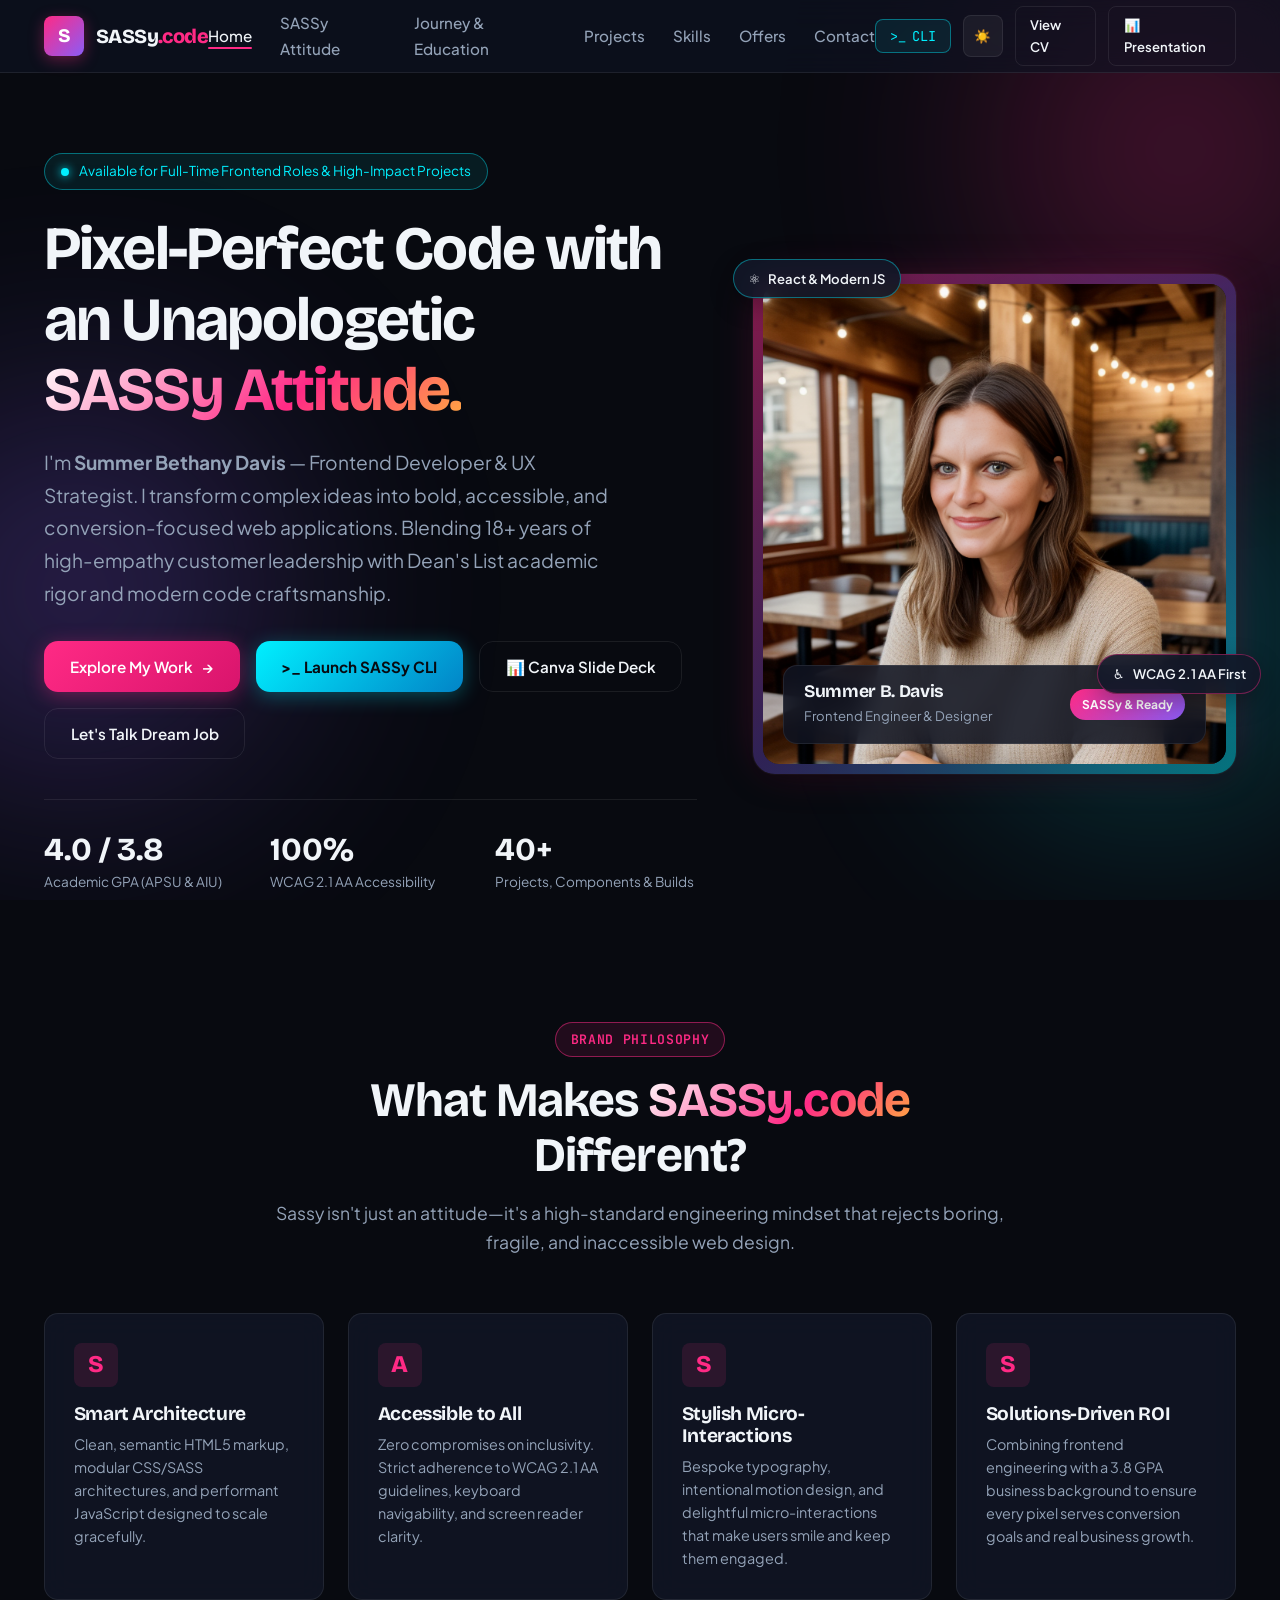
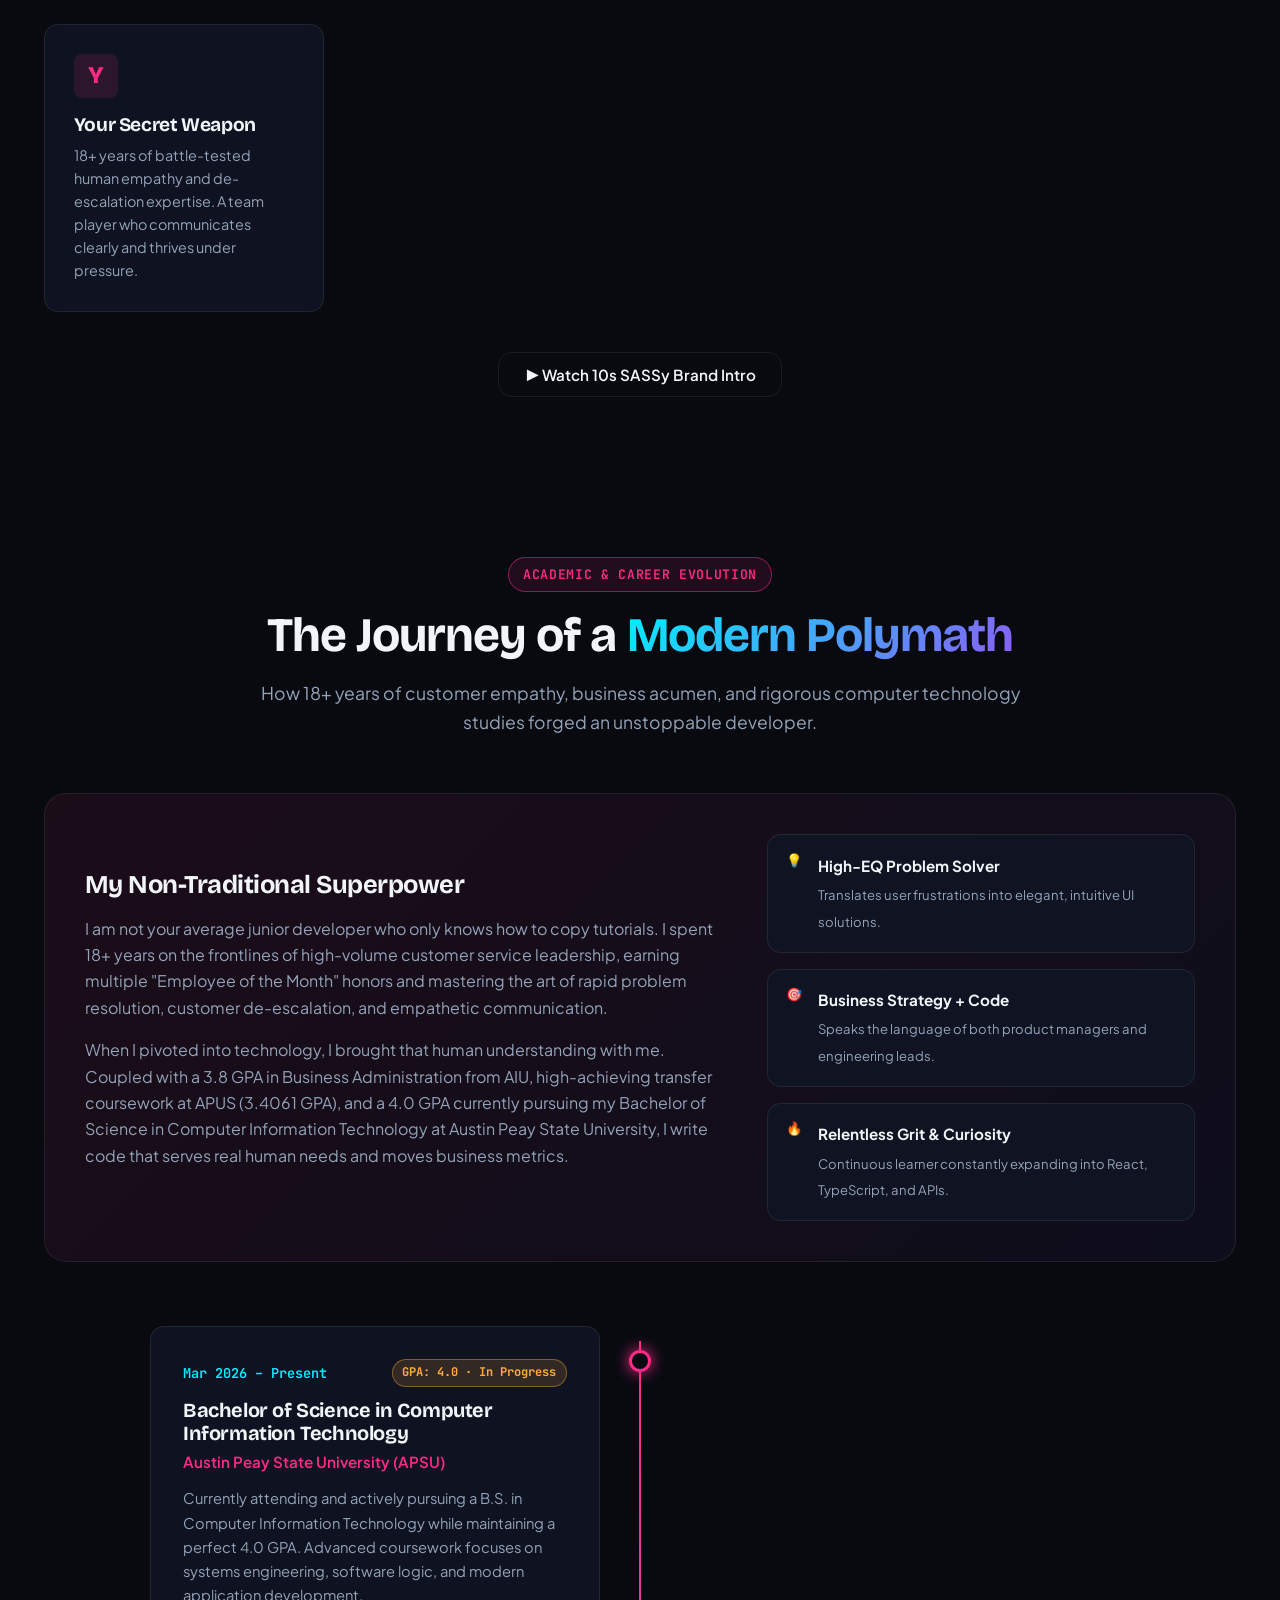
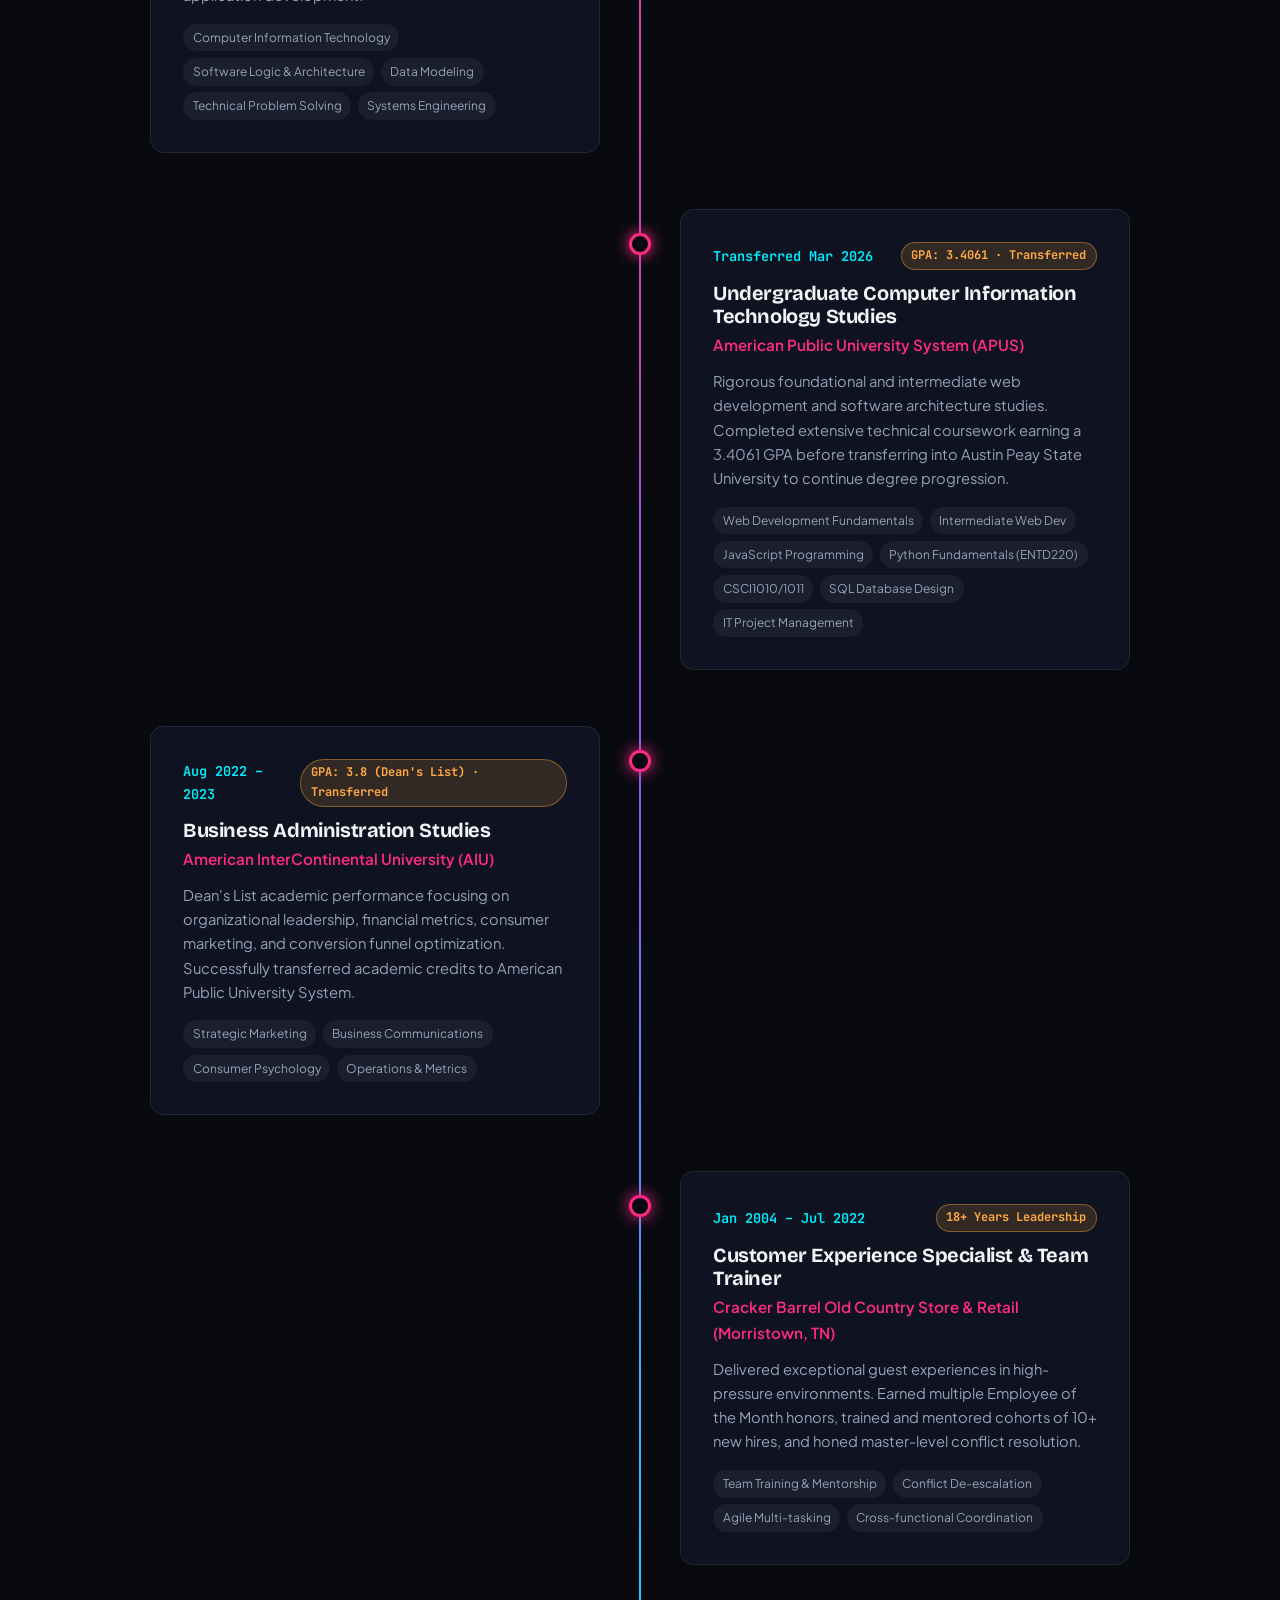
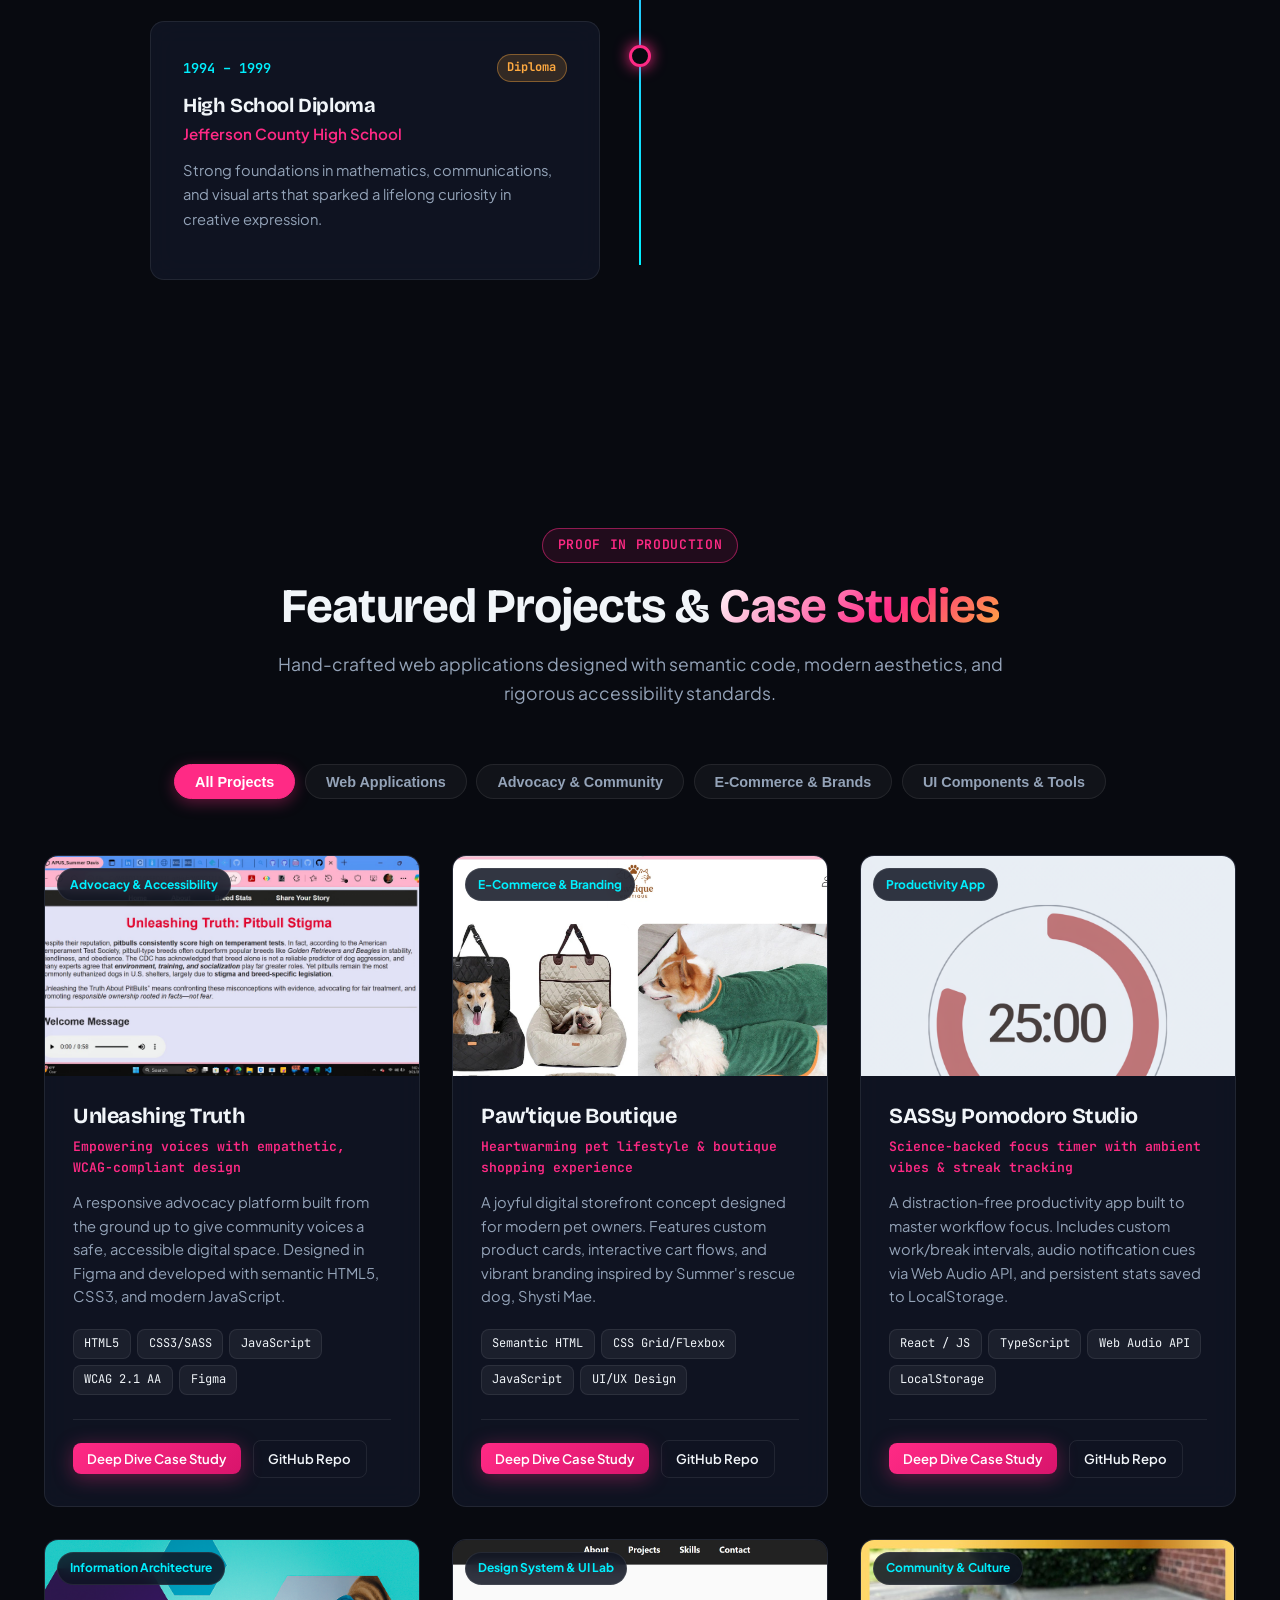
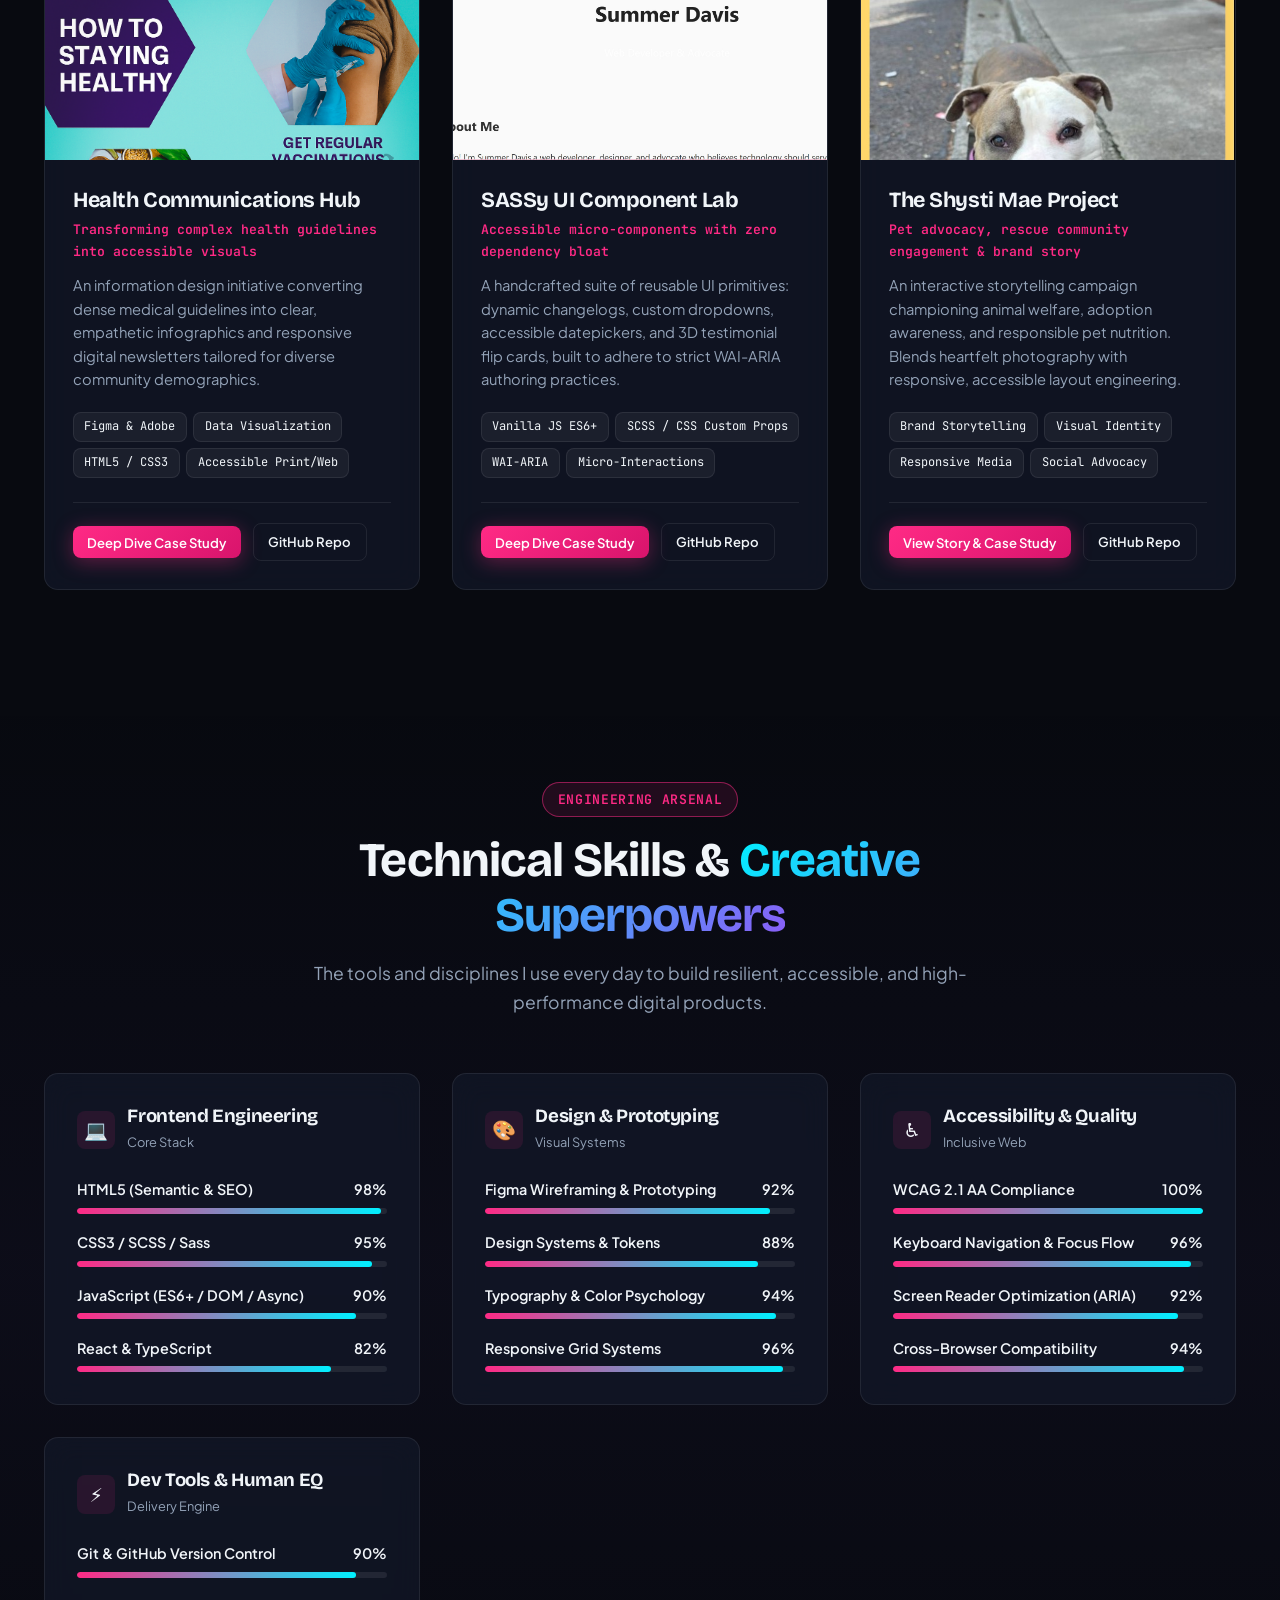
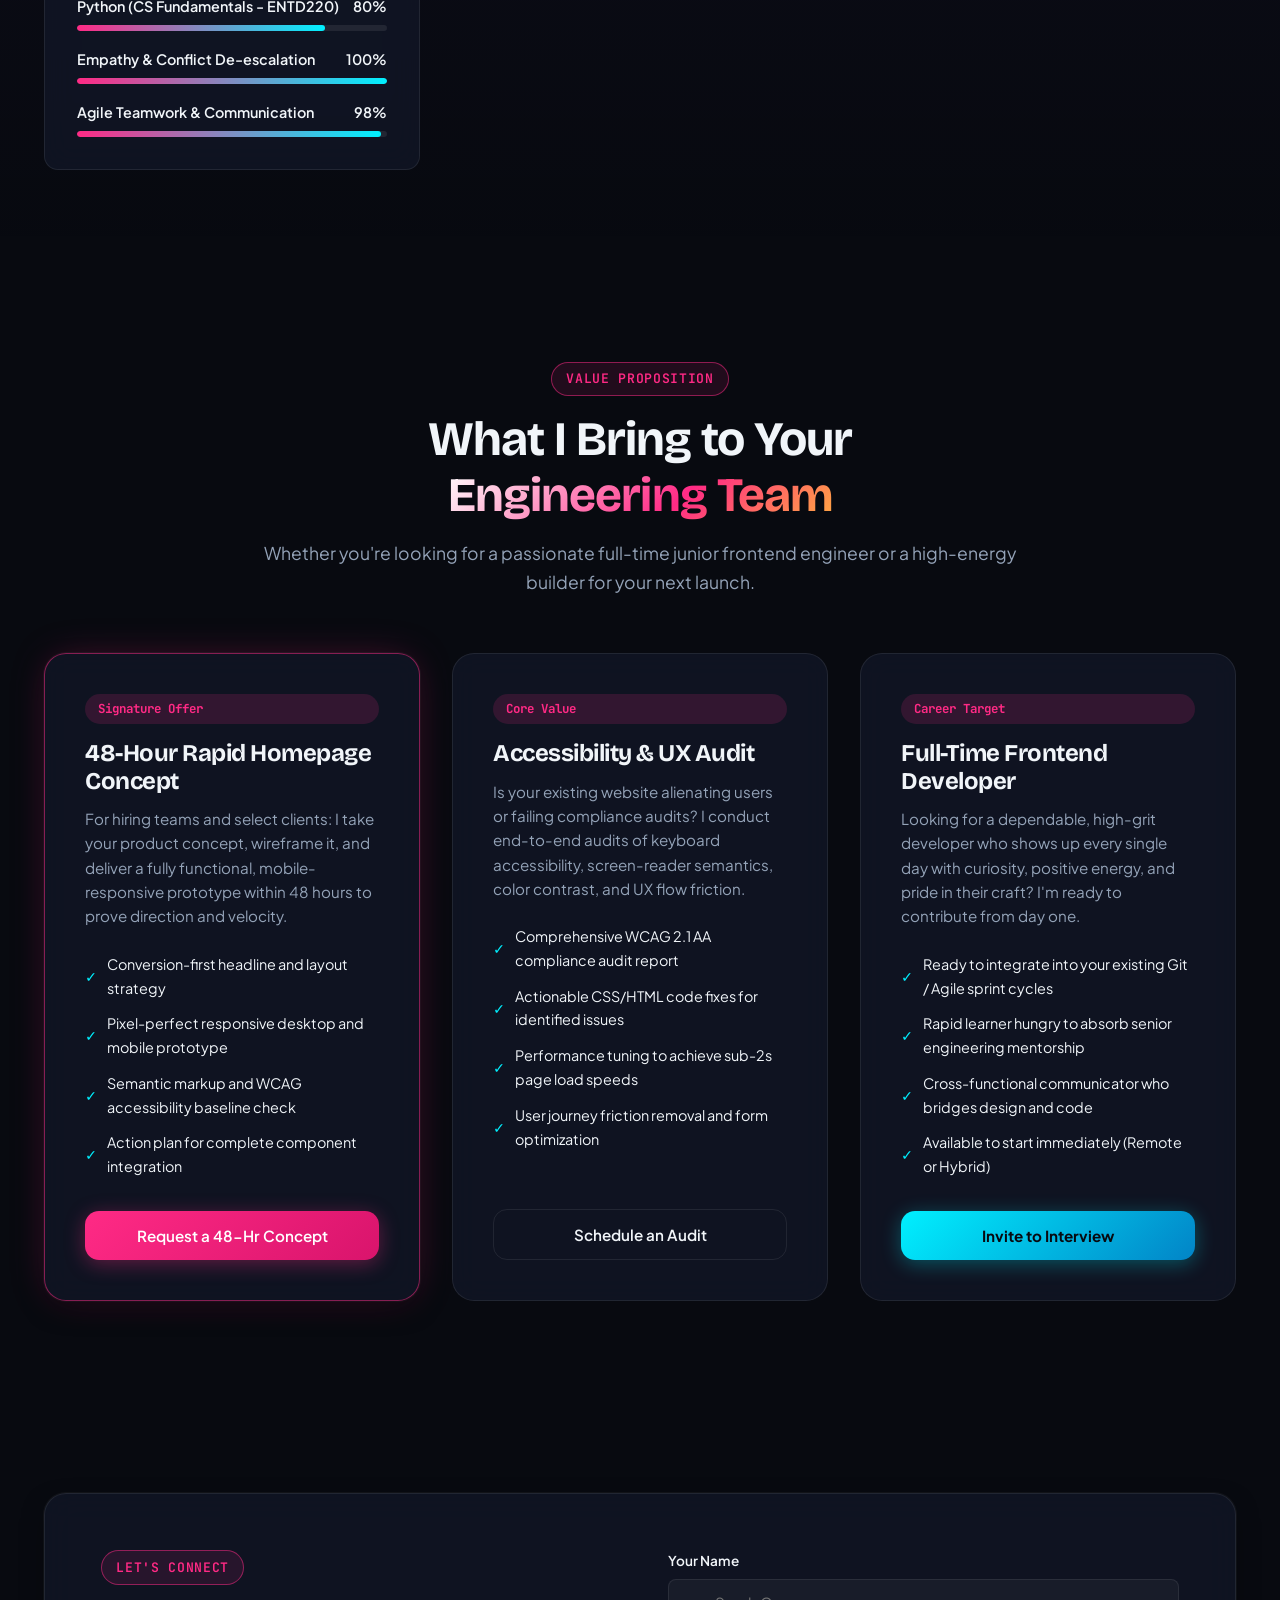
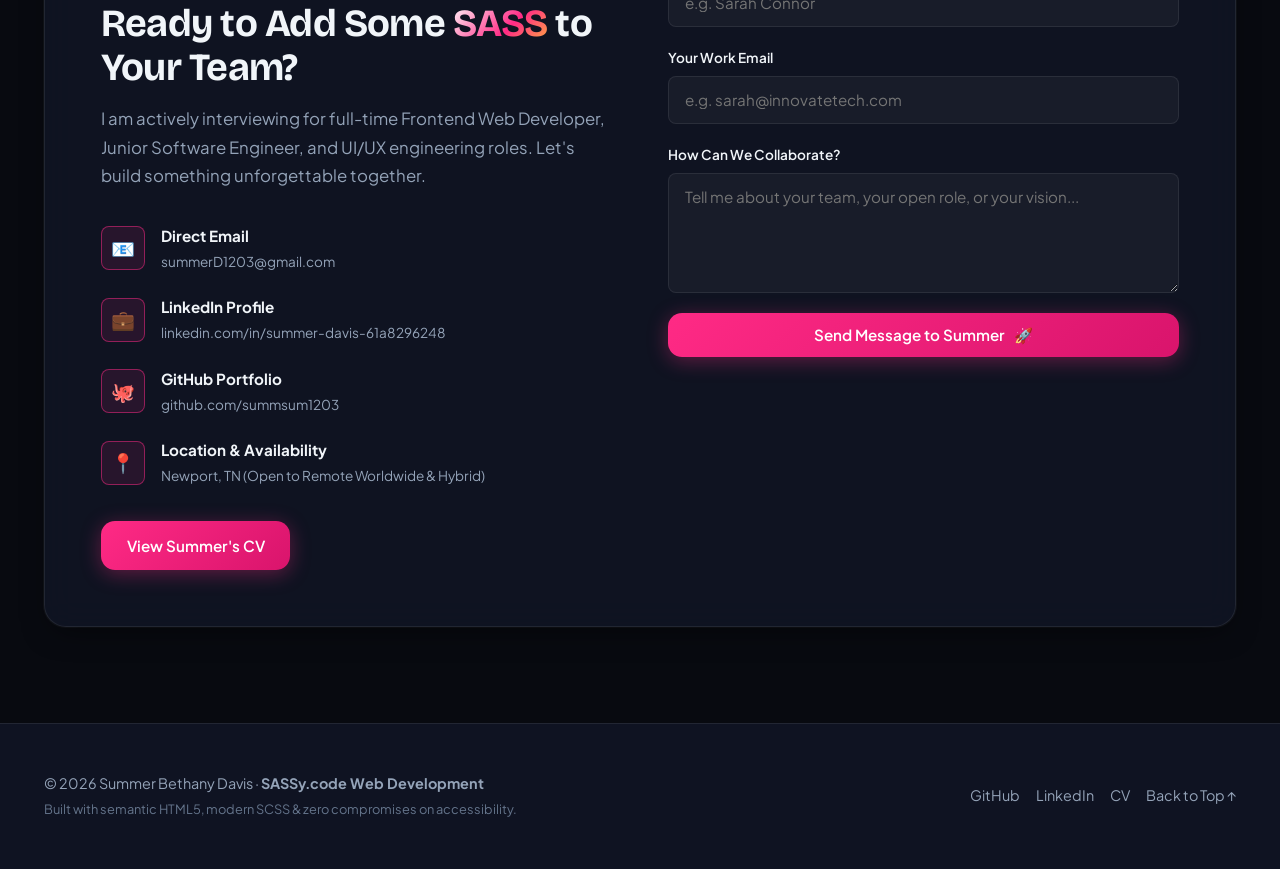
==== index.html @ 2585508d "Link portfolio resume to updated CV Co-authored-by: Copilot <223556219+Copilot@users.noreply.github." ====
<!DOCTYPE html>
<html lang="en">

<head>
  <meta charset="UTF-8">
  <meta name="viewport" content="width=device-width, initial-scale=1.0">
  <title>Summer Bethany Davis | SASSy Frontend Developer &amp; UX Designer</title>
  <meta name="description"
    content="Award-winning portfolio of Summer Bethany Davis — Frontend Web Developer & UX Designer. Showcasing an inspiring academic journey, production projects, and a fearless SASSy tech attitude.">
  <meta name="author" content="Summer Bethany Davis">

  <!-- Open Graph & Social Sharing -->
  <meta property="og:title" content="Summer Bethany Davis — SASSy Frontend Developer &amp; UX Designer">
  <meta property="og:description"
    content="Smart, accessible, stylish web experiences built with modern code, deep human empathy, and unapologetic tech creativity.">
  <meta property="og:type" content="website">
  <meta property="og:url" content="https://summsum1203.github.io/Portfolio-Website/">
  <meta property="og:image" content="assets/img/summer-headshot.png">

  <!-- Twitter Card Metadata -->
  <meta name="twitter:card" content="summary_large_image">
  <meta name="twitter:title" content="Summer Bethany Davis — SASSy Frontend Developer &amp; UX Designer">
  <meta name="twitter:description"
    content="Smart, accessible, stylish web experiences built with modern code, deep human empathy, and unapologetic tech creativity.">
  <meta name="twitter:image" content="assets/img/summer-headshot.png">

  <!-- Favicons -->
  <link rel="icon" type="image/x-icon" href="assets/favicons/favicon.ico">
  <link rel="icon" type="image/png" sizes="96x96" href="assets/favicons/favicon-96x96.png">
  <link rel="apple-touch-icon" sizes="180x180" href="assets/favicons/apple-touch-icon.png">
  <link rel="manifest" href="assets/favicons/site.webmanifest">

  <!-- Google Fonts Preconnect & Stylesheets -->
  <link rel="preconnect" href="https://fonts.googleapis.com">
  <link rel="preconnect" href="https://fonts.gstatic.com" crossorigin>
  <link
    href="https://fonts.googleapis.com/css2?family=Bricolage+Grotesque:opsz,wght@12..96,500;12..96,700;12..96,800&family=JetBrains+Mono:wght@400;500;700&family=Plus+Jakarta+Sans:wght@400;500;600;700;800&family=Space+Grotesk:wght@500;700&display=swap"
    rel="stylesheet">

  <!-- Main Stylesheet -->
  <link rel="stylesheet" href="css/style.css">
</head>

<body>

  <!-- Accessible Skip Link -->
  <a href="#main-content" class="skip-link">Skip directly to main content</a>

  <!-- Ambient Dynamic Glow Mesh Background -->
  <div class="ambient-mesh" aria-hidden="true">
    <div class="glow-orb orb-pink"></div>
    <div class="glow-orb orb-violet"></div>
    <div class="glow-orb orb-cyan"></div>
  </div>

  <!-- Primary Site Header -->
  <header class="site-header">
    <div class="container nav-wrap">
      <a href="#hero" class="brand" aria-label="SASSy code homepage">
        <div class="brand-badge" aria-hidden="true">S</div>
        <div class="brand-name">SASSy<span>.code</span></div>
      </a>

      <!-- Desktop Nav Links -->
      <nav aria-label="Primary Navigation">
        <ul class="nav-links">
          <li><a href="#hero" class="active">Home</a></li>
          <li><a href="#philosophy">SASSy Attitude</a></li>
          <li><a href="#journey">Journey &amp; Education</a></li>
          <li><a href="#projects">Projects</a></li>
          <li><a href="#skills">Skills</a></li>
          <li><a href="#offers">Offers</a></li>
          <li><a href="#contact">Contact</a></li>
        </ul>
      </nav>

      <!-- Nav Controls -->
      <div class="nav-controls">
        <!-- Interactive Terminal Easter Egg Trigger -->
        <button id="btn-terminal-trigger" class="btn-terminal-nav" title="Launch interactive SASSy CLI (Ctrl+K)"
          aria-label="Open Interactive SASSy CLI Terminal">
          <span>&gt;_</span> CLI
        </button>

        <!-- Theme Toggle (Dark Neon Noir vs Light Luxe Daylight) -->
        <button id="btn-theme-toggle" class="btn-icon" title="Toggle Theme" aria-label="Toggle Light/Dark Theme">
          <span id="theme-icon">☀️</span>
        </button>

        <!-- CV & Presentation Direct Links -->
        <a href="https://summsum1203.github.io/Single-Page-CV/" target="_blank" rel="noopener"
          class="btn btn-outline btn-card" title="View Summer's CV">
          <span>View CV</span>
        </a>
        <a href="assets/docs/Summer_Davis_Portfolio_Presentation.pdf" target="_blank" rel="noopener"
          class="btn btn-outline btn-card" title="Open Canva Portfolio Presentation (PDF)">
          <span>📊 Presentation</span>
        </a>

        <!-- Mobile Menu Toggle Button -->
        <button id="btn-mobile-menu" class="btn-icon menu-toggle" aria-label="Toggle Navigation Menu">
          ☰
        </button>
      </div>
    </div>
  </header>

  <!-- Main Content Area -->
  <main id="main-content">

    <!-- HERO SECTION -->
    <section id="hero" class="hero-section" aria-labelledby="hero-title">
      <div class="container hero-grid">
        <div class="hero-content">
          <div class="hero-status-pill">
            <span class="status-dot"></span>
            <span>Available for Full-Time Frontend Roles &amp; High-Impact Projects</span>
          </div>

          <h1 id="hero-title">
            Pixel-Perfect Code with an Unapologetic <span class="gradient-text">SASSy Attitude.</span>
          </h1>

          <p class="hero-subtitle">
            I'm <strong>Summer Bethany Davis</strong> — Frontend Developer &amp; UX Strategist. I transform complex
            ideas into bold, accessible, and conversion-focused web applications. Blending 18+ years of high-empathy
            customer leadership with Dean's List academic rigor and modern code craftsmanship.
          </p>

          <div class="hero-cta-group">
            <a href="#projects" class="btn btn-primary">
              <span>Explore My Work</span>
              <span aria-hidden="true">→</span>
            </a>
            <button id="btn-hero-terminal" class="btn btn-cyan" title="Launch Terminal Easter Egg">
              <span>&gt;_ Launch SASSy CLI</span>
            </button>
            <a href="assets/docs/Summer_Davis_Portfolio_Presentation.pdf" target="_blank" rel="noopener"
              class="btn btn-outline" title="Open Summer's Canva Portfolio Presentation">
              <span>📊 Canva Slide Deck</span>
            </a>
            <a href="#contact" class="btn btn-outline">
              <span>Let's Talk Dream Job</span>
            </a>
          </div>

          <div class="hero-metrics-strip">
            <div class="metric-item">
              <strong>4.0 / 3.8</strong>
              <span>Academic GPA (APSU &amp; AIU)</span>
            </div>
            <div class="metric-item">
              <strong>100%</strong>
              <span>WCAG 2.1 AA Accessibility</span>
            </div>
            <div class="metric-item">
              <strong>40+</strong>
              <span>Projects, Components &amp; Builds</span>
            </div>
          </div>
        </div>

        <!-- Hero Visual Showcase -->
        <div class="hero-visual">
          <div class="avatar-card-wrapper">
            <div class="avatar-card">
              <img src="assets/img/summer-headshot.png"
                alt="Summer Bethany Davis, Frontend Web Developer and UX Designer" class="avatar-img">
              <div class="avatar-overlay-badge">
                <div>
                  <h3>Summer B. Davis</h3>
                  <p>Frontend Engineer &amp; Designer</p>
                </div>
                <span class="badge-tag">SASSy &amp; Ready</span>
              </div>
            </div>
            <!-- Floating Tech Badges -->
            <div class="floating-pill pill-react">
              <span aria-hidden="true">⚛️</span> React &amp; Modern JS
            </div>
            <div class="floating-pill pill-a11y">
              <span aria-hidden="true">♿</span> WCAG 2.1 AA First
            </div>
          </div>
        </div>
      </div>
    </section>

    <!-- THE SASSY PHILOSOPHY SECTION -->
    <section id="philosophy" class="sassy-strip" aria-labelledby="philosophy-title">
      <div class="container">
        <div class="section-head">
          <span class="section-tag">Brand Philosophy</span>
          <h2 id="philosophy-title">What Makes <span class="gradient-text">SASSy.code</span> Different?</h2>
          <p>Sassy isn't just an attitude—it's a high-standard engineering mindset that rejects boring, fragile, and
            inaccessible web design.</p>
        </div>

        <div class="sassy-grid">
          <article class="sassy-card">
            <div class="sassy-letter" aria-hidden="true">S</div>
            <h3>Smart Architecture</h3>
            <p>Clean, semantic HTML5 markup, modular CSS/SASS architectures, and performant JavaScript designed to scale
              gracefully.</p>
          </article>

          <article class="sassy-card">
            <div class="sassy-letter" aria-hidden="true">A</div>
            <h3>Accessible to All</h3>
            <p>Zero compromises on inclusivity. Strict adherence to WCAG 2.1 AA guidelines, keyboard navigability, and
              screen reader clarity.</p>
          </article>

          <article class="sassy-card">
            <div class="sassy-letter" aria-hidden="true">S</div>
            <h3>Stylish Micro-Interactions</h3>
            <p>Bespoke typography, intentional motion design, and delightful micro-interactions that make users smile
              and keep them engaged.</p>
          </article>

          <article class="sassy-card">
            <div class="sassy-letter" aria-hidden="true">S</div>
            <h3>Solutions-Driven ROI</h3>
            <p>Combining frontend engineering with a 3.8 GPA business background to ensure every pixel serves conversion
              goals and real business growth.</p>
          </article>

          <article class="sassy-card">
            <div class="sassy-letter" aria-hidden="true">Y</div>
            <h3>Your Secret Weapon</h3>
            <p>18+ years of battle-tested human empathy and de-escalation expertise. A team player who communicates
              clearly and thrives under pressure.</p>
          </article>
        </div>

        <!-- SASSy Brand Intro Video Player -->
        <div style="margin-top: 2.5rem; text-align: center;">
          <button id="btn-toggle-video" class="btn btn-outline" style="gap: 0.5rem;" aria-expanded="false"
            aria-controls="brand-video-container">
            <span>▶ Watch 10s SASSy Brand Intro</span>
          </button>
          <div id="brand-video-container"
            style="display: none; max-width: 540px; margin: 1.5rem auto 0; border-radius: var(--radius-md); overflow: hidden; border: 1px solid var(--border-active); box-shadow: var(--shadow-glow);">
            <video id="brand-video" controls width="100%" style="display: block; background: #000;">
              <source src="assets/img/sassy.mp4" type="video/mp4">
              Your browser does not support HTML5 video.
            </video>
          </div>
        </div>
      </div>
    </section>

    <!-- EDUCATIONAL JOURNEY & NON-TRADITIONAL SUPERPOWER -->
    <section id="journey" class="journey-section" aria-labelledby="journey-title">
      <div class="container">
        <div class="section-head">
          <span class="section-tag">Academic &amp; Career Evolution</span>
          <h2 id="journey-title">The Journey of a <span class="gradient-cyan">Modern Polymath</span></h2>
          <p>How 18+ years of customer empathy, business acumen, and rigorous computer technology studies forged an
            unstoppable developer.</p>
        </div>

        <!-- Story Overview Banner -->
        <div class="journey-story-box">
          <div class="journey-story-text">
            <h3>My Non-Traditional Superpower</h3>
            <p>
              I am not your average junior developer who only knows how to copy tutorials. I spent 18+ years on the
              frontlines of high-volume customer service leadership, earning multiple "Employee of the Month" honors and
              mastering the art of rapid problem resolution, customer de-escalation, and empathetic communication.
            </p>
            <p>
              When I pivoted into technology, I brought that human understanding with me. Coupled with a 3.8 GPA in
              Business Administration from AIU, high-achieving transfer coursework at APUS (3.4061 GPA), and a 4.0 GPA
              currently pursuing my Bachelor of Science in Computer Information Technology at Austin Peay State
              University, I write code that serves real human needs and moves business metrics.
            </p>
          </div>

          <div class="superpower-badges">
            <div class="superpower-card">
              <span class="superpower-icon" aria-hidden="true">💡</span>
              <div>
                <strong>High-EQ Problem Solver</strong>
                <span>Translates user frustrations into elegant, intuitive UI solutions.</span>
              </div>
            </div>
            <div class="superpower-card">
              <span class="superpower-icon" aria-hidden="true">🎯</span>
              <div>
                <strong>Business Strategy + Code</strong>
                <span>Speaks the language of both product managers and engineering leads.</span>
              </div>
            </div>
            <div class="superpower-card">
              <span class="superpower-icon" aria-hidden="true">🔥</span>
              <div>
                <strong>Relentless Grit &amp; Curiosity</strong>
                <span>Continuous learner constantly expanding into React, TypeScript, and APIs.</span>
              </div>
            </div>
          </div>
        </div>

        <!-- Interactive Journey Timeline -->
        <div class="timeline">
          <!-- Timeline Item 1: Austin Peay State University (Current) -->
          <div class="timeline-item">
            <div class="timeline-node" aria-hidden="true"></div>
            <article class="timeline-card">
              <div class="timeline-meta">
                <span class="timeline-date">Mar 2026 – Present</span>
                <span class="gpa-tag">GPA: 4.0 · In Progress</span>
              </div>
              <h4>Bachelor of Science in Computer Information Technology</h4>
              <p class="institution">Austin Peay State University (APSU)</p>
              <p>
                Currently attending and actively pursuing a B.S. in Computer Information Technology while maintaining a
                perfect 4.0 GPA. Advanced coursework focuses on systems engineering, software logic, and modern
                application development.
              </p>
              <div class="course-chips">
                <span>Computer Information Technology</span>
                <span>Software Logic &amp; Architecture</span>
                <span>Data Modeling</span>
                <span>Technical Problem Solving</span>
                <span>Systems Engineering</span>
              </div>
            </article>
          </div>

          <!-- Timeline Item 2: American Public University System (Transferred) -->
          <div class="timeline-item">
            <div class="timeline-node" aria-hidden="true"></div>
            <article class="timeline-card">
              <div class="timeline-meta">
                <span class="timeline-date">Transferred Mar 2026</span>
                <span class="gpa-tag">GPA: 3.4061 · Transferred</span>
              </div>
              <h4>Undergraduate Computer Information Technology Studies</h4>
              <p class="institution">American Public University System (APUS)</p>
              <p>
                Rigorous foundational and intermediate web development and software architecture studies. Completed
                extensive technical coursework earning a 3.4061 GPA before transferring into Austin Peay State
                University to continue degree progression.
              </p>
              <div class="course-chips">
                <span>Web Development Fundamentals</span>
                <span>Intermediate Web Dev</span>
                <span>JavaScript Programming</span>
                <span>Python Fundamentals (ENTD220)</span>
                <span>CSCI1010/1011</span>
                <span>SQL Database Design</span>
                <span>IT Project Management</span>
              </div>
            </article>
          </div>

          <!-- Timeline Item 3: AIU Business (Transferred) -->
          <div class="timeline-item">
            <div class="timeline-node" aria-hidden="true"></div>
            <article class="timeline-card">
              <div class="timeline-meta">
                <span class="timeline-date">Aug 2022 – 2023</span>
                <span class="gpa-tag">GPA: 3.8 (Dean's List) · Transferred</span>
              </div>
              <h4>Business Administration Studies</h4>
              <p class="institution">American InterContinental University (AIU)</p>
              <p>
                Dean's List academic performance focusing on organizational leadership, financial metrics, consumer
                marketing, and conversion funnel optimization. Successfully transferred academic credits to American
                Public University System.
              </p>
              <div class="course-chips">
                <span>Strategic Marketing</span>
                <span>Business Communications</span>
                <span>Consumer Psychology</span>
                <span>Operations &amp; Metrics</span>
              </div>
            </article>
          </div>

          <!-- Timeline Item 3: Retail Customer Experience Leadership -->
          <div class="timeline-item">
            <div class="timeline-node" aria-hidden="true"></div>
            <article class="timeline-card">
              <div class="timeline-meta">
                <span class="timeline-date">Jan 2004 – Jul 2022</span>
                <span class="gpa-tag">18+ Years Leadership</span>
              </div>
              <h4>Customer Experience Specialist &amp; Team Trainer</h4>
              <p class="institution">Cracker Barrel Old Country Store &amp; Retail (Morristown, TN)</p>
              <p>
                Delivered exceptional guest experiences in high-pressure environments. Earned multiple Employee of the
                Month honors, trained and mentored cohorts of 10+ new hires, and honed master-level conflict resolution.
              </p>
              <div class="course-chips">
                <span>Team Training &amp; Mentorship</span>
                <span>Conflict De-escalation</span>
                <span>Agile Multi-tasking</span>
                <span>Cross-functional Coordination</span>
              </div>
            </article>
          </div>

          <!-- Timeline Item 4: High School Diploma -->
          <div class="timeline-item">
            <div class="timeline-node" aria-hidden="true"></div>
            <article class="timeline-card">
              <div class="timeline-meta">
                <span class="timeline-date">1994 – 1999</span>
                <span class="gpa-tag">Diploma</span>
              </div>
              <h4>High School Diploma</h4>
              <p class="institution">Jefferson County High School</p>
              <p>
                Strong foundations in mathematics, communications, and visual arts that sparked a lifelong curiosity in
                creative expression.
              </p>
            </article>
          </div>
        </div>
      </div>
    </section>

    <!-- FEATURED PROJECTS SHOWCASE -->
    <section id="projects" class="projects-section" aria-labelledby="projects-title">
      <div class="container">
        <div class="section-head">
          <span class="section-tag">Proof in Production</span>
          <h2 id="projects-title">Featured Projects &amp; <span class="gradient-text">Case Studies</span></h2>
          <p>Hand-crafted web applications designed with semantic code, modern aesthetics, and rigorous accessibility
            standards.</p>
        </div>

        <!-- Filter Controls -->
        <div class="filter-bar" role="tablist" aria-label="Project Categories">
          <button class="filter-btn active" data-filter="all">All Projects</button>
          <button class="filter-btn" data-filter="web">Web Applications</button>
          <button class="filter-btn" data-filter="advocacy">Advocacy &amp; Community</button>
          <button class="filter-btn" data-filter="ecommerce">E-Commerce &amp; Brands</button>
          <button class="filter-btn" data-filter="components">UI Components &amp; Tools</button>
        </div>

        <!-- Projects Grid -->
        <div class="projects-grid">

          <!-- Project 1: Unleashing Truth -->
          <article class="project-card" data-category="web advocacy">
            <div class="project-thumbnail">
              <img src="assets/img/unleashtruth.jpg" alt="Unleashing Truth Advocacy Platform Preview">
              <span class="project-badge-overlay">Advocacy &amp; Accessibility</span>
            </div>
            <div class="project-body">
              <h3>Unleashing Truth</h3>
              <p class="project-punchline">Empowering voices with empathetic, WCAG-compliant design</p>
              <p class="project-desc">
                A responsive advocacy platform built from the ground up to give community voices a safe, accessible
                digital space. Designed in Figma and developed with semantic HTML5, CSS3, and modern JavaScript.
              </p>
              <div class="project-tech-tags">
                <span class="tech-tag">HTML5</span>
                <span class="tech-tag">CSS3/SASS</span>
                <span class="tech-tag">JavaScript</span>
                <span class="tech-tag">WCAG 2.1 AA</span>
                <span class="tech-tag">Figma</span>
              </div>
              <div class="project-actions">
                <button class="btn btn-primary btn-card" data-open-study="unleashing-truth">Deep Dive Case
                  Study</button>
                <a href="https://github.com/summsum1203/Portfolio-Website.git" target="_blank" rel="noopener"
                  class="btn btn-outline btn-card">GitHub Repo</a>
              </div>
            </div>
          </article>

          <!-- Project 2: Paw'tique Boutique -->
          <article class="project-card" data-category="web ecommerce">
            <div class="project-thumbnail">
              <img src="assets/img/pawtique.jpg" alt="Paw'tique Boutique E-Commerce Website Preview">
              <span class="project-badge-overlay">E-Commerce &amp; Branding</span>
            </div>
            <div class="project-body">
              <h3>Paw’tique Boutique</h3>
              <p class="project-punchline">Heartwarming pet lifestyle &amp; boutique shopping experience</p>
              <p class="project-desc">
                A joyful digital storefront concept designed for modern pet owners. Features custom product cards,
                interactive cart flows, and vibrant branding inspired by Summer's rescue dog, Shysti Mae.
              </p>
              <div class="project-tech-tags">
                <span class="tech-tag">Semantic HTML</span>
                <span class="tech-tag">CSS Grid/Flexbox</span>
                <span class="tech-tag">JavaScript</span>
                <span class="tech-tag">UI/UX Design</span>
              </div>
              <div class="project-actions">
                <button class="btn btn-primary btn-card" data-open-study="pawtique">Deep Dive Case Study</button>
                <a href="https://github.com/summsum1203" target="_blank" rel="noopener"
                  class="btn btn-outline btn-card">GitHub Repo</a>
              </div>
            </div>
          </article>

          <!-- Project 3: SASSy Pomodoro Studio -->
          <article class="project-card" data-category="web components">
            <div class="project-thumbnail">
              <img src="assets/img/pomodoro.png" alt="SASSy Pomodoro Studio Preview">
              <span class="project-badge-overlay">Productivity App</span>
            </div>
            <div class="project-body">
              <h3>SASSy Pomodoro Studio</h3>
              <p class="project-punchline">Science-backed focus timer with ambient vibes &amp; streak tracking</p>
              <p class="project-desc">
                A distraction-free productivity app built to master workflow focus. Includes custom work/break
                intervals, audio notification cues via Web Audio API, and persistent stats saved to LocalStorage.
              </p>
              <div class="project-tech-tags">
                <span class="tech-tag">React / JS</span>
                <span class="tech-tag">TypeScript</span>
                <span class="tech-tag">Web Audio API</span>
                <span class="tech-tag">LocalStorage</span>
              </div>
              <div class="project-actions">
                <button class="btn btn-primary btn-card" data-open-study="pomodoro">Deep Dive Case Study</button>
                <a href="https://github.com/summsum1203" target="_blank" rel="noopener"
                  class="btn btn-outline btn-card">GitHub Repo</a>
              </div>
            </div>
          </article>

          <!-- Project 4: Health Communications Hub -->
          <article class="project-card" data-category="advocacy components">
            <div class="project-thumbnail">
              <img src="assets/img/infographic-health.png" alt="Health Communications Hub and Infographic Preview">
              <span class="project-badge-overlay">Information Architecture</span>
            </div>
            <div class="project-body">
              <h3>Health Communications Hub</h3>
              <p class="project-punchline">Transforming complex health guidelines into accessible visuals</p>
              <p class="project-desc">
                An information design initiative converting dense medical guidelines into clear, empathetic infographics
                and responsive digital newsletters tailored for diverse community demographics.
              </p>
              <div class="project-tech-tags">
                <span class="tech-tag">Figma &amp; Adobe</span>
                <span class="tech-tag">Data Visualization</span>
                <span class="tech-tag">HTML5 / CSS3</span>
                <span class="tech-tag">Accessible Print/Web</span>
              </div>
              <div class="project-actions">
                <button class="btn btn-primary btn-card" data-open-study="health-hub">Deep Dive Case Study</button>
                <a href="https://github.com/summsum1203" target="_blank" rel="noopener"
                  class="btn btn-outline btn-card">GitHub Repo</a>
              </div>
            </div>
          </article>

          <!-- Project 5: SASSy UI Component Lab -->
          <article class="project-card" data-category="components">
            <div class="project-thumbnail">
              <img src="assets/img/portfolio-prev.jpg" alt="SASSy UI Component Lab Preview">
              <span class="project-badge-overlay">Design System &amp; UI Lab</span>
            </div>
            <div class="project-body">
              <h3>SASSy UI Component Lab</h3>
              <p class="project-punchline">Accessible micro-components with zero dependency bloat</p>
              <p class="project-desc">
                A handcrafted suite of reusable UI primitives: dynamic changelogs, custom dropdowns, accessible
                datepickers, and 3D testimonial flip cards, built to adhere to strict WAI-ARIA authoring practices.
              </p>
              <div class="project-tech-tags">
                <span class="tech-tag">Vanilla JS ES6+</span>
                <span class="tech-tag">SCSS / CSS Custom Props</span>
                <span class="tech-tag">WAI-ARIA</span>
                <span class="tech-tag">Micro-Interactions</span>
              </div>
              <div class="project-actions">
                <button class="btn btn-primary btn-card" data-open-study="component-lab">Deep Dive Case Study</button>
                <a href="https://github.com/summsum1203" target="_blank" rel="noopener"
                  class="btn btn-outline btn-card">GitHub Repo</a>
              </div>
            </div>
          </article>

          <!-- Project 6: Shysti Mae & Community Care -->
          <article class="project-card" data-category="advocacy ecommerce">
            <div class="project-thumbnail">
              <img src="assets/img/shysti-mae.jpg" alt="Shysti Mae Pet Care and Advocacy Initiative">
              <span class="project-badge-overlay">Community &amp; Culture</span>
            </div>
            <div class="project-body">
              <h3>The Shysti Mae Project</h3>
              <p class="project-punchline">Pet advocacy, rescue community engagement &amp; brand story</p>
              <p class="project-desc">
                An interactive storytelling campaign championing animal welfare, adoption awareness, and responsible pet
                nutrition. Blends heartfelt photography with responsive, accessible layout engineering.
              </p>
              <div class="project-tech-tags">
                <span class="tech-tag">Brand Storytelling</span>
                <span class="tech-tag">Visual Identity</span>
                <span class="tech-tag">Responsive Media</span>
                <span class="tech-tag">Social Advocacy</span>
              </div>
              <div class="project-actions">
                <button class="btn btn-primary btn-card" data-open-study="shysti-mae">View Story &amp; Case
                  Study</button>
                <a href="https://github.com/summsum1203" target="_blank" rel="noopener"
                  class="btn btn-outline btn-card">GitHub Repo</a>
              </div>
            </div>
          </article>

        </div>
      </div>
    </section>

    <!-- CORE TECH SKILLS & PLAYGROUND -->
    <section id="skills" class="skills-section" aria-labelledby="skills-title">
      <div class="container">
        <div class="section-head">
          <span class="section-tag">Engineering Arsenal</span>
          <h2 id="skills-title">Technical Skills &amp; <span class="gradient-cyan">Creative Superpowers</span></h2>
          <p>The tools and disciplines I use every day to build resilient, accessible, and high-performance digital
            products.</p>
        </div>

        <div class="skills-layout">
          <!-- Category 1: Frontend Development -->
          <div class="skill-category-card">
            <div class="category-header">
              <div class="category-icon" aria-hidden="true">💻</div>
              <div>
                <h3>Frontend Engineering</h3>
                <span style="font-size: 0.8rem; color: var(--text-muted);">Core Stack</span>
              </div>
            </div>
            <div class="skill-items-list">
              <div class="skill-row">
                <div class="skill-info"><span>HTML5 (Semantic &amp; SEO)</span> <span>98%</span></div>
                <div class="skill-bar-bg">
                  <div class="skill-bar-fill" style="width: 98%;"></div>
                </div>
              </div>
              <div class="skill-row">
                <div class="skill-info"><span>CSS3 / SCSS / Sass</span> <span>95%</span></div>
                <div class="skill-bar-bg">
                  <div class="skill-bar-fill" style="width: 95%;"></div>
                </div>
              </div>
              <div class="skill-row">
                <div class="skill-info"><span>JavaScript (ES6+ / DOM / Async)</span> <span>90%</span></div>
                <div class="skill-bar-bg">
                  <div class="skill-bar-fill" style="width: 90%;"></div>
                </div>
              </div>
              <div class="skill-row">
                <div class="skill-info"><span>React &amp; TypeScript</span> <span>82%</span></div>
                <div class="skill-bar-bg">
                  <div class="skill-bar-fill" style="width: 82%;"></div>
                </div>
              </div>
            </div>
          </div>

          <!-- Category 2: UI/UX & Design Systems -->
          <div class="skill-category-card">
            <div class="category-header">
              <div class="category-icon" aria-hidden="true">🎨</div>
              <div>
                <h3>Design &amp; Prototyping</h3>
                <span style="font-size: 0.8rem; color: var(--text-muted);">Visual Systems</span>
              </div>
            </div>
            <div class="skill-items-list">
              <div class="skill-row">
                <div class="skill-info"><span>Figma Wireframing &amp; Prototyping</span> <span>92%</span></div>
                <div class="skill-bar-bg">
                  <div class="skill-bar-fill" style="width: 92%;"></div>
                </div>
              </div>
              <div class="skill-row">
                <div class="skill-info"><span>Design Systems &amp; Tokens</span> <span>88%</span></div>
                <div class="skill-bar-bg">
                  <div class="skill-bar-fill" style="width: 88%;"></div>
                </div>
              </div>
              <div class="skill-row">
                <div class="skill-info"><span>Typography &amp; Color Psychology</span> <span>94%</span></div>
                <div class="skill-bar-bg">
                  <div class="skill-bar-fill" style="width: 94%;"></div>
                </div>
              </div>
              <div class="skill-row">
                <div class="skill-info"><span>Responsive Grid Systems</span> <span>96%</span></div>
                <div class="skill-bar-bg">
                  <div class="skill-bar-fill" style="width: 96%;"></div>
                </div>
              </div>
            </div>
          </div>

          <!-- Category 3: Accessibility & Standards -->
          <div class="skill-category-card">
            <div class="category-header">
              <div class="category-icon" aria-hidden="true">♿</div>
              <div>
                <h3>Accessibility &amp; Quality</h3>
                <span style="font-size: 0.8rem; color: var(--text-muted);">Inclusive Web</span>
              </div>
            </div>
            <div class="skill-items-list">
              <div class="skill-row">
                <div class="skill-info"><span>WCAG 2.1 AA Compliance</span> <span>100%</span></div>
                <div class="skill-bar-bg">
                  <div class="skill-bar-fill" style="width: 100%;"></div>
                </div>
              </div>
              <div class="skill-row">
                <div class="skill-info"><span>Keyboard Navigation &amp; Focus Flow</span> <span>96%</span></div>
                <div class="skill-bar-bg">
                  <div class="skill-bar-fill" style="width: 96%;"></div>
                </div>
              </div>
              <div class="skill-row">
                <div class="skill-info"><span>Screen Reader Optimization (ARIA)</span> <span>92%</span></div>
                <div class="skill-bar-bg">
                  <div class="skill-bar-fill" style="width: 92%;"></div>
                </div>
              </div>
              <div class="skill-row">
                <div class="skill-info"><span>Cross-Browser Compatibility</span> <span>94%</span></div>
                <div class="skill-bar-bg">
                  <div class="skill-bar-fill" style="width: 94%;"></div>
                </div>
              </div>
            </div>
          </div>

          <!-- Category 4: Workflow, Tools & Soft Skills -->
          <div class="skill-category-card">
            <div class="category-header">
              <div class="category-icon" aria-hidden="true">⚡</div>
              <div>
                <h3>Dev Tools &amp; Human EQ</h3>
                <span style="font-size: 0.8rem; color: var(--text-muted);">Delivery Engine</span>
              </div>
            </div>
            <div class="skill-items-list">
              <div class="skill-row">
                <div class="skill-info"><span>Git &amp; GitHub Version Control</span> <span>90%</span></div>
                <div class="skill-bar-bg">
                  <div class="skill-bar-fill" style="width: 90%;"></div>
                </div>
              </div>
              <div class="skill-row">
                <div class="skill-info"><span>Python (CS Fundamentals - ENTD220)</span> <span>80%</span></div>
                <div class="skill-bar-bg">
                  <div class="skill-bar-fill" style="width: 80%;"></div>
                </div>
              </div>
              <div class="skill-row">
                <div class="skill-info"><span>Empathy &amp; Conflict De-escalation</span> <span>100%</span></div>
                <div class="skill-bar-bg">
                  <div class="skill-bar-fill" style="width: 100%;"></div>
                </div>
              </div>
              <div class="skill-row">
                <div class="skill-info"><span>Agile Teamwork &amp; Communication</span> <span>98%</span></div>
                <div class="skill-bar-bg">
                  <div class="skill-bar-fill" style="width: 98%;"></div>
                </div>
              </div>
            </div>
          </div>
        </div>
      </div>
    </section>

    <!-- SIGNATURE VALUE OFFERS -->
    <section id="offers" class="offers-section" aria-labelledby="offers-title">
      <div class="container">
        <div class="section-head">
          <span class="section-tag">Value Proposition</span>
          <h2 id="offers-title">What I Bring to Your <span class="gradient-text">Engineering Team</span></h2>
          <p>Whether you're looking for a passionate full-time junior frontend engineer or a high-energy builder for
            your next launch.</p>
        </div>

        <div class="offers-grid">
          <article class="offer-card featured">
            <span class="offer-tag">Signature Offer</span>
            <h3>48-Hour Rapid Homepage Concept</h3>
            <p>
              For hiring teams and select clients: I take your product concept, wireframe it, and deliver a fully
              functional, mobile-responsive prototype within 48 hours to prove direction and velocity.
            </p>
            <ul class="offer-checklist">
              <li>Conversion-first headline and layout strategy</li>
              <li>Pixel-perfect responsive desktop and mobile prototype</li>
              <li>Semantic markup and WCAG accessibility baseline check</li>
              <li>Action plan for complete component integration</li>
            </ul>
            <a href="#contact" class="btn btn-primary" style="margin-top: auto;">Request a 48-Hr Concept</a>
          </article>

          <article class="offer-card">
            <span class="offer-tag">Core Value</span>
            <h3>Accessibility &amp; UX Audit</h3>
            <p>
              Is your existing website alienating users or failing compliance audits? I conduct end-to-end audits of
              keyboard accessibility, screen-reader semantics, color contrast, and UX flow friction.
            </p>
            <ul class="offer-checklist">
              <li>Comprehensive WCAG 2.1 AA compliance audit report</li>
              <li>Actionable CSS/HTML code fixes for identified issues</li>
              <li>Performance tuning to achieve sub-2s page load speeds</li>
              <li>User journey friction removal and form optimization</li>
            </ul>
            <a href="#contact" class="btn btn-outline" style="margin-top: auto;">Schedule an Audit</a>
          </article>

          <article class="offer-card">
            <span class="offer-tag">Career Target</span>
            <h3>Full-Time Frontend Developer</h3>
            <p>
              Looking for a dependable, high-grit developer who shows up every single day with curiosity, positive
              energy, and pride in their craft? I'm ready to contribute from day one.
            </p>
            <ul class="offer-checklist">
              <li>Ready to integrate into your existing Git / Agile sprint cycles</li>
              <li>Rapid learner hungry to absorb senior engineering mentorship</li>
              <li>Cross-functional communicator who bridges design and code</li>
              <li>Available to start immediately (Remote or Hybrid)</li>
            </ul>
            <a href="#contact" class="btn btn-cyan" style="margin-top: auto;">Invite to Interview</a>
          </article>
        </div>
      </div>
    </section>

    <!-- CONTACT & HIRE ME PORTAL -->
    <section id="contact" class="contact-section" aria-labelledby="contact-title">
      <div class="container">
        <div class="contact-card">
          <div class="contact-info">
            <span class="section-tag">Let's Connect</span>
            <h2 id="contact-title">Ready to Add Some <span class="gradient-text">SASS</span> to Your Team?</h2>
            <p>
              I am actively interviewing for full-time Frontend Web Developer, Junior Software Engineer, and UI/UX
              engineering roles. Let's build something unforgettable together.
            </p>

            <div class="contact-methods">
              <a href="mailto:summerD1203@gmail.com" class="contact-method-item">
                <div class="method-icon" aria-hidden="true">📧</div>
                <div class="method-details">
                  <strong>Direct Email</strong>
                  <span>summerD1203@gmail.com</span>
                </div>
              </a>

              <a href="https://www.linkedin.com/in/summer-davis-61a8296248" target="_blank" rel="noopener"
                class="contact-method-item">
                <div class="method-icon" aria-hidden="true">💼</div>
                <div class="method-details">
                  <strong>LinkedIn Profile</strong>
                  <span>linkedin.com/in/summer-davis-61a8296248</span>
                </div>
              </a>

              <a href="https://github.com/summsum1203" target="_blank" rel="noopener" class="contact-method-item">
                <div class="method-icon" aria-hidden="true">🐙</div>
                <div class="method-details">
                  <strong>GitHub Portfolio</strong>
                  <span>github.com/summsum1203</span>
                </div>
              </a>

              <div class="contact-method-item">
                <div class="method-icon" aria-hidden="true">📍</div>
                <div class="method-details">
                  <strong>Location &amp; Availability</strong>
                  <span>Newport, TN (Open to Remote Worldwide &amp; Hybrid)</span>
                </div>
              </div>
            </div>

            <div>
              <a href="https://summsum1203.github.io/Single-Page-CV/" target="_blank" rel="noopener" class="btn btn-primary">
                <span>View Summer's CV</span>
              </a>
            </div>
          </div>

          <!-- Contact Form -->
          <div>
            <form id="portfolio-contact-form" class="contact-form" aria-label="Send Summer a message">
              <div class="form-group">
                <label for="form-name">Your Name</label>
                <input type="text" id="form-name" class="form-control" placeholder="e.g. Sarah Connor" required>
              </div>

              <div class="form-group">
                <label for="form-email">Your Work Email</label>
                <input type="email" id="form-email" class="form-control" placeholder="e.g. sarah@innovatetech.com"
                  required>
              </div>

              <div class="form-group">
                <label for="form-message">How Can We Collaborate?</label>
                <textarea id="form-message" class="form-control"
                  placeholder="Tell me about your team, your open role, or your vision..." required></textarea>
              </div>

              <button type="submit" class="btn btn-primary" style="width: 100%;">
                <span>Send Message to Summer</span>
                <span aria-hidden="true">🚀</span>
              </button>

              <div id="form-feedback" class="form-feedback" role="status"></div>
            </form>
          </div>
        </div>
      </div>
    </section>

  </main>

  <!-- SITE FOOTER -->
  <footer class="site-footer">
    <div class="container footer-wrap">
      <div class="footer-copy">
        <p>&copy; 2026 Summer Bethany Davis · <strong>SASSy.code Web Development</strong></p>
        <p style="font-size: 0.8rem; color: var(--text-dim); margin-top: 0.25rem;">Built with semantic HTML5, modern
          SCSS &amp; zero compromises on accessibility.</p>
      </div>

      <div class="footer-socials">
        <a href="https://github.com/summsum1203" target="_blank" rel="noopener" class="social-link">GitHub</a>
        <a href="https://www.linkedin.com/in/summer-davis-61a8296248" target="_blank" rel="noopener"
          class="social-link">LinkedIn</a>
        <a href="https://summsum1203.github.io/Single-Page-CV/" target="_blank" rel="noopener" class="social-link">CV</a>
        <a href="#hero" class="social-link">Back to Top ↑</a>
      </div>
    </div>
  </footer>

  <!-- INTERACTIVE SASSY TERMINAL MODAL (EASTER EGG) -->
  <div id="terminal-overlay" class="terminal-overlay" role="dialog" aria-modal="true"
    aria-label="Interactive SASSy CLI Console">
    <div class="terminal-window">
      <div class="terminal-header">
        <div class="terminal-dots">
          <span class="terminal-dot dot-red"></span>
          <span class="terminal-dot dot-yellow"></span>
          <span class="terminal-dot dot-green"></span>
        </div>
        <div class="terminal-title">summer@sassycode: ~ (interactive cli)</div>
        <button id="terminal-close" class="terminal-close" aria-label="Close Terminal">&times;</button>
      </div>
      <div class="terminal-body">
        <div id="terminal-output" class="terminal-output">
          <p class="highlight">✨ Welcome to the SASSy.code Interactive CLI! ✨</p>
          <p>Explore Summer's background, education, and attitude using real terminal commands.</p>
          <p>Type <strong class="prompt-line">help</strong> to see what you can do, or try <strong
              class="highlight">sudo hire-summer</strong>!</p>
        </div>
        <div class="terminal-input-row">
          <span class="terminal-prompt">visitor@sassycode:~$</span>
          <input type="text" id="terminal-input" class="terminal-input" autocomplete="off" spellcheck="false"
            aria-label="Terminal command input">
        </div>
      </div>
    </div>
  </div>

  <!-- CASE STUDY DEEP DIVE MODAL -->
  <div id="case-study-modal" class="modal-overlay" role="dialog" aria-modal="true" aria-label="Case Study Deep Dive">
    <div class="modal-content">
      <button id="modal-close" class="modal-close" aria-label="Close Case Study">&times;</button>
      <div id="modal-body-content">
        <!-- Injected dynamically via JS -->
      </div>
    </div>
  </div>

  <!-- Scripts -->
  <script src="js/main.js"></script>
  <script src="js/terminal.js"></script>
</body>

</html>
---- css/style.css ----
/* ==========================================================================
   SASSY.CODE PORTFOLIO - SUMMER BETHANY DAVIS
   Award-Winning, Accessible, High-Performance Design System
   ========================================================================== */

/* --- ROOT DESIGN TOKENS --- */
:root {
  /* Brand Accents */
  --sassy-pink: #ff2a85;
  --sassy-pink-glow: rgba(255, 42, 133, 0.35);
  --sassy-violet: #8b5cf6;
  --sassy-violet-glow: rgba(139, 92, 246, 0.35);
  --cyber-cyan: #00f0ff;
  --cyber-cyan-glow: rgba(0, 240, 255, 0.3);
  --warm-amber: #ffaa40;

  /* Theme Defaults (Dark / Neon Noir) */
  --bg-body: #080a10;
  --bg-surface: #0f1322;
  --bg-card: rgba(18, 24, 41, 0.72);
  --bg-card-hover: rgba(25, 33, 56, 0.9);
  --bg-glass: rgba(15, 19, 34, 0.65);
  --text-main: #f1f5f9;
  --text-muted: #94a3b8;
  --text-dim: #64748b;
  --border-subtle: rgba(255, 255, 255, 0.08);
  --border-active: rgba(255, 42, 133, 0.5);
  --border-cyan: rgba(0, 240, 255, 0.4);
  --shadow-card: 0 10px 30px -10px rgba(0, 0, 0, 0.6), 0 0 1px 1px rgba(255, 255, 255, 0.05);
  --shadow-glow: 0 0 40px -10px var(--sassy-pink-glow);

  /* Typography */
  --font-display: 'Bricolage Grotesque', 'Syne', system-ui, -apple-system, sans-serif;
  --font-body: 'Plus Jakarta Sans', system-ui, -apple-system, sans-serif;
  --font-code: 'JetBrains Mono', 'Fira Code', monospace;

  /* Transitions & Radii */
  --radius-sm: 8px;
  --radius-md: 14px;
  --radius-lg: 22px;
  --radius-full: 9999px;
  --transition-fast: 0.2s cubic-bezier(0.16, 1, 0.3, 1);
  --transition-smooth: 0.35s cubic-bezier(0.16, 1, 0.3, 1);
}

/* Light Mode / Luxe Daylight */
[data-theme="light"] {
  --bg-body: #f8fafc;
  --bg-surface: #ffffff;
  --bg-card: rgba(255, 255, 255, 0.85);
  --bg-card-hover: rgba(255, 255, 255, 0.98);
  --bg-glass: rgba(255, 255, 255, 0.75);
  --text-main: #0f172a;
  --text-muted: #475569;
  --text-dim: #94a3b8;
  --border-subtle: rgba(15, 23, 42, 0.08);
  --border-active: rgba(255, 42, 133, 0.6);
  --border-cyan: rgba(2, 132, 199, 0.4);
  --shadow-card: 0 10px 30px -10px rgba(0, 0, 0, 0.07), 0 0 1px 1px rgba(15, 23, 42, 0.05);
  --shadow-glow: 0 0 30px -8px rgba(255, 42, 133, 0.2);
}

/* --- RESET & ACCESSIBILITY --- */
*, *::before, *::after {
  box-sizing: border-box;
  margin: 0;
  padding: 0;
}

html {
  scroll-behavior: smooth;
  font-size: 16px;
  -webkit-text-size-adjust: 100%;
}

body {
  background-color: var(--bg-body);
  color: var(--text-main);
  font-family: var(--font-body);
  line-height: 1.65;
  overflow-x: hidden;
  position: relative;
  transition: background-color var(--transition-smooth), color var(--transition-smooth);
}

/* Focus Visible for Accessibility (WCAG 2.1 AA) */
:focus-visible {
  outline: 3px solid var(--sassy-pink);
  outline-offset: 4px;
  border-radius: var(--radius-sm);
}

/* Skip to Content Link */
.skip-link {
  position: absolute;
  top: -60px;
  left: 20px;
  background: var(--sassy-pink);
  color: #fff;
  padding: 10px 18px;
  font-weight: 700;
  z-index: 10000;
  border-radius: var(--radius-sm);
  transition: top var(--transition-fast);
  text-decoration: none;
}
.skip-link:focus {
  top: 15px;
}

/* Ambient Animated Glow Mesh Background */
.ambient-mesh {
  position: fixed;
  inset: 0;
  pointer-events: none;
  z-index: -1;
  overflow: hidden;
}

.glow-orb {
  position: absolute;
  border-radius: 50%;
  filter: blur(120px);
  opacity: 0.45;
  will-change: transform;
  animation: floatOrb 22s ease-in-out infinite alternate;
}

.orb-pink {
  width: 500px;
  height: 500px;
  background: radial-gradient(circle, var(--sassy-pink) 0%, rgba(255,42,133,0) 70%);
  top: -100px;
  right: -150px;
}

.orb-violet {
  width: 550px;
  height: 550px;
  background: radial-gradient(circle, var(--sassy-violet) 0%, rgba(139,92,246,0) 70%);
  top: 35%;
  left: -200px;
  animation-duration: 28s;
  animation-delay: -5s;
}

.orb-cyan {
  width: 450px;
  height: 450px;
  background: radial-gradient(circle, var(--cyber-cyan) 0%, rgba(0,240,255,0) 70%);
  bottom: 5%;
  right: -100px;
  animation-duration: 25s;
  animation-delay: -10s;
}

@keyframes floatOrb {
  0% { transform: translate(0, 0) scale(1); }
  50% { transform: translate(40px, 60px) scale(1.1); }
  100% { transform: translate(-30px, 30px) scale(0.95); }
}

/* --- CONTAINER & TYPOGRAPHY --- */
.container {
  width: 100%;
  max-width: 1240px;
  margin: 0 auto;
  padding: 0 1.5rem;
}

h1, h2, h3, h4, .brand-text {
  font-family: var(--font-display);
  font-weight: 700;
  line-height: 1.15;
  letter-spacing: -0.02em;
}

.gradient-text {
  background: linear-gradient(135deg, #ffffff 0%, var(--sassy-pink) 60%, var(--warm-amber) 100%);
  -webkit-background-clip: text;
  -webkit-text-fill-color: transparent;
  display: inline-block;
}

[data-theme="light"] .gradient-text {
  background: linear-gradient(135deg, #0f172a 0%, var(--sassy-pink) 65%, #c026d3 100%);
  -webkit-background-clip: text;
  -webkit-text-fill-color: transparent;
}

.gradient-cyan {
  background: linear-gradient(135deg, var(--cyber-cyan) 0%, var(--sassy-violet) 100%);
  -webkit-background-clip: text;
  -webkit-text-fill-color: transparent;
}

/* Section Header Structure */
.section-head {
  text-align: center;
  max-width: 760px;
  margin: 0 auto 3.5rem;
}

.section-tag {
  display: inline-flex;
  align-items: center;
  gap: 0.5rem;
  padding: 0.35rem 0.9rem;
  border-radius: var(--radius-full);
  background: rgba(255, 42, 133, 0.1);
  border: 1px solid var(--border-active);
  color: var(--sassy-pink);
  font-family: var(--font-code);
  font-size: 0.82rem;
  font-weight: 600;
  text-transform: uppercase;
  letter-spacing: 0.05em;
  margin-bottom: 1rem;
}

.section-head h2 {
  font-size: clamp(2rem, 4vw, 3rem);
  margin-bottom: 1rem;
}

.section-head p {
  color: var(--text-muted);
  font-size: 1.1rem;
}

/* --- HEADER & NAVIGATION --- */
.site-header {
  position: sticky;
  top: 0;
  z-index: 1000;
  backdrop-filter: blur(16px);
  -webkit-backdrop-filter: blur(16px);
  background: var(--bg-glass);
  border-bottom: 1px solid var(--border-subtle);
  transition: all var(--transition-fast);
}

.nav-wrap {
  display: flex;
  align-items: center;
  justify-content: space-between;
  height: 4.5rem;
}

.brand {
  display: flex;
  align-items: center;
  gap: 0.75rem;
  text-decoration: none;
  color: var(--text-main);
  font-weight: 800;
  font-size: 1.25rem;
}

.brand-badge {
  display: flex;
  align-items: center;
  justify-content: center;
  width: 2.5rem;
  height: 2.5rem;
  border-radius: var(--radius-sm);
  background: linear-gradient(135deg, var(--sassy-pink), var(--sassy-violet));
  color: #fff;
  font-family: var(--font-display);
  font-size: 1.2rem;
  box-shadow: 0 4px 15px var(--sassy-pink-glow);
}

.brand-name {
  font-family: var(--font-display);
  letter-spacing: -0.03em;
}

.brand-name span {
  color: var(--sassy-pink);
}

.nav-links {
  display: flex;
  align-items: center;
  list-style: none;
  gap: 1.75rem;
}

.nav-links a {
  text-decoration: none;
  color: var(--text-muted);
  font-weight: 500;
  font-size: 0.95rem;
  position: relative;
  transition: color var(--transition-fast);
}

.nav-links a:hover,
.nav-links a.active {
  color: var(--text-main);
}

.nav-links a::after {
  content: '';
  position: absolute;
  bottom: -4px;
  left: 0;
  width: 0%;
  height: 2px;
  background: var(--sassy-pink);
  transition: width var(--transition-fast);
  border-radius: 2px;
}

.nav-links a:hover::after,
.nav-links a.active::after {
  width: 100%;
}

.nav-controls {
  display: flex;
  align-items: center;
  gap: 0.75rem;
}

/* Control Buttons (Theme, Terminal, Mobile Menu) */
.btn-icon {
  background: rgba(255, 255, 255, 0.05);
  border: 1px solid var(--border-subtle);
  color: var(--text-main);
  width: 2.6rem;
  height: 2.6rem;
  border-radius: var(--radius-sm);
  display: flex;
  align-items: center;
  justify-content: center;
  cursor: pointer;
  transition: all var(--transition-fast);
}

.btn-icon:hover {
  background: rgba(255, 42, 133, 0.15);
  border-color: var(--border-active);
  transform: translateY(-2px);
}

.btn-terminal-nav {
  display: inline-flex;
  align-items: center;
  gap: 0.4rem;
  padding: 0.45rem 0.85rem;
  font-family: var(--font-code);
  font-size: 0.85rem;
  border-radius: var(--radius-sm);
  background: rgba(0, 240, 255, 0.08);
  border: 1px solid var(--border-cyan);
  color: var(--cyber-cyan);
  cursor: pointer;
  transition: all var(--transition-fast);
}

.btn-terminal-nav:hover {
  background: rgba(0, 240, 255, 0.2);
  transform: translateY(-2px);
  box-shadow: 0 0 15px var(--cyber-cyan-glow);
}

.menu-toggle {
  display: none;
}

/* Buttons */
.btn {
  display: inline-flex;
  align-items: center;
  justify-content: center;
  gap: 0.6rem;
  padding: 0.75rem 1.6rem;
  font-family: var(--font-body);
  font-weight: 600;
  font-size: 0.95rem;
  border-radius: var(--radius-md);
  text-decoration: none;
  cursor: pointer;
  border: none;
  transition: all var(--transition-smooth);
}

.btn-primary {
  background: linear-gradient(135deg, var(--sassy-pink) 0%, #d9146c 100%);
  color: #ffffff;
  box-shadow: 0 4px 20px var(--sassy-pink-glow);
}

.btn-primary:hover {
  transform: translateY(-2px);
  box-shadow: 0 8px 30px var(--sassy-pink-glow);
}

.btn-outline {
  background: transparent;
  color: var(--text-main);
  border: 1px solid var(--border-subtle);
}

.btn-outline:hover {
  border-color: var(--sassy-pink);
  color: var(--sassy-pink);
  background: rgba(255, 42, 133, 0.05);
  transform: translateY(-2px);
}

.btn-cyan {
  background: linear-gradient(135deg, var(--cyber-cyan), #0284c7);
  color: #080a10;
  font-weight: 700;
  box-shadow: 0 4px 20px var(--cyber-cyan-glow);
}

.btn-cyan:hover {
  transform: translateY(-2px);
  box-shadow: 0 8px 25px var(--cyber-cyan-glow);
}

/* --- HERO SECTION --- */
.hero-section {
  padding: 5rem 0 4rem;
  position: relative;
}

.hero-grid {
  display: grid;
  grid-template-columns: 1.15fr 0.85fr;
  gap: 3.5rem;
  align-items: center;
}

.hero-status-pill {
  display: inline-flex;
  align-items: center;
  gap: 0.6rem;
  padding: 0.4rem 1rem;
  border-radius: var(--radius-full);
  background: rgba(0, 240, 255, 0.08);
  border: 1px solid var(--border-cyan);
  font-size: 0.85rem;
  color: var(--cyber-cyan);
  margin-bottom: 1.5rem;
}

.status-dot {
  width: 8px;
  height: 8px;
  background-color: var(--cyber-cyan);
  border-radius: 50%;
  box-shadow: 0 0 10px var(--cyber-cyan);
  animation: pulseDot 2s infinite;
}

@keyframes pulseDot {
  0%, 100% { opacity: 1; transform: scale(1); }
  50% { opacity: 0.4; transform: scale(0.85); }
}

.hero-content h1 {
  font-size: clamp(2.4rem, 4.8vw, 4rem);
  margin-bottom: 1.25rem;
  letter-spacing: -0.03em;
}

.hero-subtitle {
  font-size: 1.2rem;
  color: var(--text-muted);
  line-height: 1.7;
  margin-bottom: 2rem;
  max-width: 580px;
}

.hero-cta-group {
  display: flex;
  flex-wrap: wrap;
  gap: 1rem;
  margin-bottom: 2.5rem;
}

.hero-metrics-strip {
  display: grid;
  grid-template-columns: repeat(3, 1fr);
  gap: 1.5rem;
  padding-top: 2rem;
  border-top: 1px solid var(--border-subtle);
}

.metric-item strong {
  display: block;
  font-family: var(--font-display);
  font-size: 2rem;
  color: var(--text-main);
  line-height: 1.1;
}

.metric-item span {
  font-size: 0.85rem;
  color: var(--text-muted);
}

/* Hero Visual / Avatar Card */
.hero-visual {
  position: relative;
}

.avatar-card-wrapper {
  position: relative;
  border-radius: var(--radius-lg);
  padding: 10px;
  background: linear-gradient(135deg, rgba(255,42,133,0.5), rgba(139,92,246,0.3), rgba(0,240,255,0.4));
  box-shadow: var(--shadow-card), 0 0 50px -15px var(--sassy-pink-glow);
}

.avatar-card {
  position: relative;
  background: var(--bg-surface);
  border-radius: calc(var(--radius-lg) - 6px);
  overflow: hidden;
}

.avatar-img {
  width: 100%;
  height: 480px;
  object-fit: cover;
  object-position: center top;
  display: block;
  filter: contrast(102%) brightness(98%);
  transition: transform var(--transition-smooth);
}

.avatar-card:hover .avatar-img {
  transform: scale(1.03);
}

.avatar-overlay-badge {
  position: absolute;
  bottom: 1.25rem;
  left: 1.25rem;
  right: 1.25rem;
  padding: 1rem 1.25rem;
  background: rgba(15, 19, 34, 0.85);
  backdrop-filter: blur(12px);
  border: 1px solid var(--border-subtle);
  border-radius: var(--radius-md);
  display: flex;
  justify-content: space-between;
  align-items: center;
}

.avatar-overlay-badge h3 {
  font-size: 1.1rem;
  margin-bottom: 0.15rem;
}

.avatar-overlay-badge p {
  font-size: 0.82rem;
  color: var(--text-muted);
}

.badge-tag {
  background: linear-gradient(135deg, var(--sassy-pink), var(--sassy-violet));
  color: #fff;
  font-size: 0.75rem;
  font-weight: 700;
  padding: 0.35rem 0.75rem;
  border-radius: var(--radius-full);
}

/* Floating Tech Pills */
.floating-pill {
  position: absolute;
  display: flex;
  align-items: center;
  gap: 0.5rem;
  padding: 0.5rem 0.9rem;
  background: rgba(18, 24, 41, 0.9);
  backdrop-filter: blur(10px);
  border: 1px solid var(--border-subtle);
  border-radius: var(--radius-full);
  font-size: 0.82rem;
  font-weight: 600;
  color: var(--text-main);
  box-shadow: 0 8px 24px rgba(0, 0, 0, 0.3);
  animation: floatPill 6s ease-in-out infinite alternate;
}

.pill-react {
  top: -15px;
  left: -20px;
  border-color: rgba(0, 240, 255, 0.4);
}

.pill-a11y {
  bottom: 80px;
  right: -25px;
  border-color: rgba(255, 42, 133, 0.4);
  animation-delay: -3s;
}

@keyframes floatPill {
  0% { transform: translateY(0); }
  100% { transform: translateY(-12px); }
}

/* --- THE SASSY PHILOSOPHY SECTION --- */
.sassy-strip {
  padding: 4rem 0;
  position: relative;
}

.sassy-grid {
  display: grid;
  grid-template-columns: repeat(auto-fit, minmax(220px, 1fr));
  gap: 1.5rem;
}

.sassy-card {
  background: var(--bg-card);
  backdrop-filter: blur(14px);
  border: 1px solid var(--border-subtle);
  border-radius: var(--radius-md);
  padding: 1.8rem;
  transition: all var(--transition-smooth);
  position: relative;
  overflow: hidden;
}

.sassy-card::before {
  content: '';
  position: absolute;
  top: 0;
  left: 0;
  width: 4px;
  height: 100%;
  background: var(--sassy-pink);
  opacity: 0;
  transition: opacity var(--transition-fast);
}

.sassy-card:hover {
  transform: translateY(-5px);
  border-color: var(--border-active);
  background: var(--bg-card-hover);
  box-shadow: var(--shadow-card), var(--shadow-glow);
}

.sassy-card:hover::before {
  opacity: 1;
}

.sassy-letter {
  display: inline-flex;
  align-items: center;
  justify-content: center;
  width: 2.75rem;
  height: 2.75rem;
  border-radius: var(--radius-sm);
  background: rgba(255, 42, 133, 0.12);
  color: var(--sassy-pink);
  font-family: var(--font-display);
  font-size: 1.5rem;
  font-weight: 800;
  margin-bottom: 1rem;
}

.sassy-card h3 {
  font-size: 1.2rem;
  margin-bottom: 0.5rem;
}

.sassy-card p {
  color: var(--text-muted);
  font-size: 0.9rem;
  line-height: 1.6;
}

/* --- EDUCATIONAL JOURNEY & NON-TRADITIONAL SUPERPOWER --- */
.journey-section {
  padding: 6rem 0;
}

.journey-story-box {
  background: linear-gradient(135deg, rgba(255,42,133,0.08) 0%, rgba(139,92,246,0.05) 100%);
  border: 1px solid var(--border-subtle);
  border-radius: var(--radius-lg);
  padding: 2.5rem;
  margin-bottom: 4rem;
  display: grid;
  grid-template-columns: 1.2fr 0.8fr;
  gap: 2.5rem;
  align-items: center;
}

.journey-story-text h3 {
  font-size: 1.6rem;
  margin-bottom: 1rem;
}

.journey-story-text p {
  color: var(--text-muted);
  margin-bottom: 1rem;
  font-size: 1rem;
}

.superpower-badges {
  display: flex;
  flex-direction: column;
  gap: 1rem;
}

.superpower-card {
  display: flex;
  align-items: flex-start;
  gap: 1rem;
  background: var(--bg-surface);
  border: 1px solid var(--border-subtle);
  border-radius: var(--radius-md);
  padding: 1.1rem;
}

.superpower-icon {
  font-size: 1.4rem;
  line-height: 1;
}

.superpower-card strong {
  display: block;
  font-size: 0.95rem;
  margin-bottom: 0.2rem;
}

.superpower-card span {
  font-size: 0.82rem;
  color: var(--text-muted);
}

/* Timeline Layout */
.timeline {
  position: relative;
  max-width: 980px;
  margin: 0 auto;
}

.timeline::before {
  content: '';
  position: absolute;
  top: 15px;
  bottom: 15px;
  left: 20px;
  width: 2px;
  background: linear-gradient(to bottom, var(--sassy-pink), var(--sassy-violet), var(--cyber-cyan));
}

@media (min-width: 768px) {
  .timeline::before {
    left: 50%;
    transform: translateX(-50%);
  }
}

.timeline-item {
  position: relative;
  margin-bottom: 3.5rem;
}

.timeline-node {
  position: absolute;
  top: 1.5rem;
  left: 10px;
  width: 22px;
  height: 22px;
  border-radius: 50%;
  background: var(--bg-body);
  border: 3px solid var(--sassy-pink);
  box-shadow: 0 0 15px var(--sassy-pink);
  z-index: 2;
}

@media (min-width: 768px) {
  .timeline-node {
    left: 50%;
    transform: translateX(-50%);
  }
}

.timeline-card {
  position: relative;
  background: var(--bg-card);
  backdrop-filter: blur(14px);
  border: 1px solid var(--border-subtle);
  border-radius: var(--radius-md);
  padding: 2rem;
  margin-left: 50px;
  transition: all var(--transition-smooth);
}

.timeline-card:hover {
  transform: translateY(-4px);
  border-color: var(--border-active);
  box-shadow: var(--shadow-card);
}

@media (min-width: 768px) {
  .timeline-item:nth-child(odd) .timeline-card {
    width: calc(50% - 40px);
    margin-left: 0;
  }
  .timeline-item:nth-child(even) .timeline-card {
    width: calc(50% - 40px);
    margin-left: auto;
  }
}

.timeline-meta {
  display: flex;
  justify-content: space-between;
  align-items: center;
  margin-bottom: 0.75rem;
}

.timeline-date {
  font-family: var(--font-code);
  font-size: 0.85rem;
  color: var(--cyber-cyan);
  font-weight: 600;
}

.gpa-tag {
  background: rgba(255, 170, 64, 0.15);
  border: 1px solid rgba(255, 170, 64, 0.4);
  color: var(--warm-amber);
  font-family: var(--font-code);
  font-size: 0.75rem;
  font-weight: 700;
  padding: 0.2rem 0.6rem;
  border-radius: var(--radius-full);
}

.timeline-card h4 {
  font-size: 1.25rem;
  margin-bottom: 0.25rem;
}

.timeline-card .institution {
  color: var(--sassy-pink);
  font-weight: 600;
  font-size: 0.95rem;
  margin-bottom: 0.75rem;
}

.timeline-card p {
  color: var(--text-muted);
  font-size: 0.92rem;
  margin-bottom: 1rem;
}

.course-chips {
  display: flex;
  flex-wrap: wrap;
  gap: 0.4rem;
}

.course-chips span {
  font-size: 0.75rem;
  padding: 0.25rem 0.6rem;
  background: rgba(255, 255, 255, 0.05);
  border-radius: var(--radius-full);
  color: var(--text-muted);
}

/* --- FEATURED PROJECTS & CASE STUDIES --- */
.projects-section {
  padding: 6rem 0;
}

.filter-bar {
  display: flex;
  justify-content: center;
  flex-wrap: wrap;
  gap: 0.6rem;
  margin-bottom: 3.5rem;
}

.filter-btn {
  background: rgba(255, 255, 255, 0.04);
  border: 1px solid var(--border-subtle);
  color: var(--text-muted);
  padding: 0.55rem 1.25rem;
  border-radius: var(--radius-full);
  font-size: 0.9rem;
  font-weight: 600;
  cursor: pointer;
  transition: all var(--transition-fast);
}

.filter-btn:hover,
.filter-btn.active {
  background: var(--sassy-pink);
  color: #fff;
  border-color: var(--sassy-pink);
  box-shadow: 0 4px 15px var(--sassy-pink-glow);
}

.projects-grid {
  display: grid;
  grid-template-columns: repeat(auto-fill, minmax(350px, 1fr));
  gap: 2rem;
}

.project-card {
  background: var(--bg-card);
  backdrop-filter: blur(14px);
  border: 1px solid var(--border-subtle);
  border-radius: var(--radius-md);
  overflow: hidden;
  display: flex;
  flex-direction: column;
  transition: all var(--transition-smooth);
  position: relative;
}

.project-card:hover {
  transform: translateY(-8px);
  border-color: var(--border-active);
  box-shadow: var(--shadow-card), var(--shadow-glow);
}

.project-thumbnail {
  position: relative;
  height: 220px;
  overflow: hidden;
  background: #111526;
}

.project-thumbnail img {
  width: 100%;
  height: 100%;
  object-fit: cover;
  object-position: center top;
  transition: transform 0.5s ease;
}

.project-card:hover .project-thumbnail img {
  transform: scale(1.06);
}

.project-badge-overlay {
  position: absolute;
  top: 12px;
  left: 12px;
  padding: 0.35rem 0.75rem;
  border-radius: var(--radius-full);
  background: rgba(15, 19, 34, 0.85);
  backdrop-filter: blur(8px);
  border: 1px solid var(--border-subtle);
  font-size: 0.75rem;
  font-weight: 700;
  color: var(--cyber-cyan);
}

.project-body {
  padding: 1.75rem;
  display: flex;
  flex-direction: column;
  flex-grow: 1;
}

.project-body h3 {
  font-size: 1.35rem;
  margin-bottom: 0.4rem;
}

.project-punchline {
  color: var(--sassy-pink);
  font-family: var(--font-code);
  font-size: 0.82rem;
  font-weight: 600;
  margin-bottom: 0.75rem;
}

.project-desc {
  color: var(--text-muted);
  font-size: 0.92rem;
  line-height: 1.6;
  margin-bottom: 1.25rem;
  flex-grow: 1;
}

.project-tech-tags {
  display: flex;
  flex-wrap: wrap;
  gap: 0.4rem;
  margin-bottom: 1.5rem;
}

.tech-tag {
  background: rgba(255, 255, 255, 0.05);
  border: 1px solid var(--border-subtle);
  color: var(--text-main);
  padding: 0.25rem 0.65rem;
  border-radius: var(--radius-sm);
  font-family: var(--font-code);
  font-size: 0.75rem;
}

.project-actions {
  display: flex;
  align-items: center;
  gap: 0.75rem;
  margin-top: auto;
  border-top: 1px solid var(--border-subtle);
  padding-top: 1.25rem;
}

.btn-card {
  padding: 0.45rem 0.9rem;
  font-size: 0.82rem;
  border-radius: var(--radius-sm);
}

/* --- SKILLS & INTERACTIVE PLAYGROUND --- */
.skills-section {
  padding: 6rem 0;
  background: linear-gradient(180deg, transparent 0%, rgba(139,92,246,0.04) 50%, transparent 100%);
}

.skills-layout {
  display: grid;
  grid-template-columns: repeat(auto-fit, minmax(280px, 1fr));
  gap: 2rem;
}

.skill-category-card {
  background: var(--bg-card);
  backdrop-filter: blur(14px);
  border: 1px solid var(--border-subtle);
  border-radius: var(--radius-md);
  padding: 2rem;
  transition: all var(--transition-smooth);
}

.skill-category-card:hover {
  border-color: var(--border-active);
  transform: translateY(-4px);
}

.category-header {
  display: flex;
  align-items: center;
  gap: 0.75rem;
  margin-bottom: 1.5rem;
}

.category-icon {
  width: 2.4rem;
  height: 2.4rem;
  border-radius: var(--radius-sm);
  background: rgba(255, 42, 133, 0.1);
  display: flex;
  align-items: center;
  justify-content: center;
  font-size: 1.2rem;
}

.skill-items-list {
  display: flex;
  flex-direction: column;
  gap: 1.1rem;
}

.skill-row {
  display: flex;
  flex-direction: column;
  gap: 0.35rem;
}

.skill-info {
  display: flex;
  justify-content: space-between;
  font-size: 0.9rem;
  font-weight: 600;
}

.skill-bar-bg {
  height: 6px;
  background: rgba(255, 255, 255, 0.08);
  border-radius: var(--radius-full);
  overflow: hidden;
}

.skill-bar-fill {
  height: 100%;
  border-radius: var(--radius-full);
  background: linear-gradient(90deg, var(--sassy-pink), var(--cyber-cyan));
  transition: width 1s ease-in-out;
}

/* --- SIGNATURE VALUE PROPOSITION & OFFERS --- */
.offers-section {
  padding: 6rem 0;
}

.offers-grid {
  display: grid;
  grid-template-columns: repeat(auto-fit, minmax(320px, 1fr));
  gap: 2rem;
}

.offer-card {
  background: var(--bg-card);
  backdrop-filter: blur(14px);
  border: 1px solid var(--border-subtle);
  border-radius: var(--radius-lg);
  padding: 2.5rem;
  position: relative;
  transition: all var(--transition-smooth);
  display: flex;
  flex-direction: column;
}

.offer-card.featured {
  border-color: var(--border-active);
  box-shadow: var(--shadow-card), var(--shadow-glow);
}

.offer-card:hover {
  transform: translateY(-6px);
}

.offer-tag {
  display: inline-block;
  padding: 0.3rem 0.8rem;
  border-radius: var(--radius-full);
  background: rgba(255, 42, 133, 0.15);
  color: var(--sassy-pink);
  font-family: var(--font-code);
  font-size: 0.78rem;
  font-weight: 700;
  margin-bottom: 1rem;
}

.offer-card h3 {
  font-size: 1.5rem;
  margin-bottom: 0.75rem;
}

.offer-card p {
  color: var(--text-muted);
  font-size: 0.95rem;
  line-height: 1.6;
  margin-bottom: 1.5rem;
}

.offer-checklist {
  list-style: none;
  margin-bottom: 2rem;
  display: flex;
  flex-direction: column;
  gap: 0.75rem;
}

.offer-checklist li {
  display: flex;
  align-items: center;
  gap: 0.6rem;
  font-size: 0.9rem;
  color: var(--text-main);
}

.offer-checklist li::before {
  content: '✓';
  color: var(--cyber-cyan);
  font-weight: 800;
}

/* --- CONTACT & HIRE ME PORTAL --- */
.contact-section {
  padding: 6rem 0;
  position: relative;
}

.contact-card {
  background: var(--bg-card);
  backdrop-filter: blur(16px);
  border: 1px solid var(--border-subtle);
  border-radius: var(--radius-lg);
  padding: 3.5rem;
  display: grid;
  grid-template-columns: 1fr 1fr;
  gap: 3.5rem;
  box-shadow: var(--shadow-card);
}

.contact-info h2 {
  font-size: 2.4rem;
  margin-bottom: 1rem;
}

.contact-info p {
  color: var(--text-muted);
  font-size: 1.05rem;
  line-height: 1.7;
  margin-bottom: 2rem;
}

.contact-methods {
  display: flex;
  flex-direction: column;
  gap: 1.25rem;
  margin-bottom: 2rem;
}

.contact-method-item {
  display: flex;
  align-items: center;
  gap: 1rem;
  text-decoration: none;
  color: var(--text-main);
  transition: color var(--transition-fast);
}

.contact-method-item:hover {
  color: var(--sassy-pink);
}

.method-icon {
  width: 2.75rem;
  height: 2.75rem;
  border-radius: var(--radius-sm);
  background: rgba(255, 42, 133, 0.1);
  border: 1px solid var(--border-active);
  display: flex;
  align-items: center;
  justify-content: center;
  font-size: 1.2rem;
  color: var(--sassy-pink);
}

.method-details strong {
  display: block;
  font-size: 0.95rem;
}

.method-details span {
  font-size: 0.85rem;
  color: var(--text-muted);
}

/* Contact Form */
.contact-form {
  display: flex;
  flex-direction: column;
  gap: 1.25rem;
}

.form-group {
  display: flex;
  flex-direction: column;
  gap: 0.4rem;
}

.form-group label {
  font-size: 0.85rem;
  font-weight: 600;
  color: var(--text-main);
}

.form-control {
  background: rgba(255, 255, 255, 0.04);
  border: 1px solid var(--border-subtle);
  border-radius: var(--radius-sm);
  padding: 0.85rem 1rem;
  color: var(--text-main);
  font-family: var(--font-body);
  font-size: 0.95rem;
  transition: all var(--transition-fast);
}

.form-control:focus {
  border-color: var(--sassy-pink);
  background: rgba(255, 42, 133, 0.04);
  outline: none;
  box-shadow: 0 0 15px var(--sassy-pink-glow);
}

textarea.form-control {
  min-height: 120px;
  resize: vertical;
}

.form-feedback {
  display: none;
  padding: 0.85rem;
  border-radius: var(--radius-sm);
  font-size: 0.9rem;
  text-align: center;
}

.form-feedback.success {
  display: block;
  background: rgba(0, 240, 255, 0.15);
  border: 1px solid var(--cyber-cyan);
  color: var(--cyber-cyan);
}

/* --- FOOTER --- */
.site-footer {
  border-top: 1px solid var(--border-subtle);
  padding: 3rem 0;
  background: var(--bg-surface);
}

.footer-wrap {
  display: flex;
  justify-content: space-between;
  align-items: center;
  flex-wrap: wrap;
  gap: 1.5rem;
}

.footer-copy {
  color: var(--text-muted);
  font-size: 0.9rem;
}

.footer-socials {
  display: flex;
  gap: 1rem;
}

.social-link {
  color: var(--text-muted);
  text-decoration: none;
  font-size: 0.9rem;
  transition: color var(--transition-fast);
}

.social-link:hover {
  color: var(--sassy-pink);
}

/* --- SASSY INTERACTIVE TERMINAL (EASTER EGG MODAL) --- */
.terminal-overlay {
  position: fixed;
  inset: 0;
  background: rgba(0, 0, 0, 0.75);
  backdrop-filter: blur(10px);
  z-index: 9999;
  display: flex;
  align-items: center;
  justify-content: center;
  padding: 1.5rem;
  opacity: 0;
  visibility: hidden;
  transition: all var(--transition-smooth);
}

.terminal-overlay.open {
  opacity: 1;
  visibility: visible;
}

.terminal-window {
  background: #090c15;
  border: 1px solid var(--cyber-cyan);
  box-shadow: 0 0 40px rgba(0, 240, 255, 0.25), 0 20px 50px rgba(0, 0, 0, 0.8);
  border-radius: var(--radius-md);
  width: 100%;
  max-width: 720px;
  overflow: hidden;
  display: flex;
  flex-direction: column;
  transform: scale(0.95);
  transition: transform var(--transition-smooth);
}

.terminal-overlay.open .terminal-window {
  transform: scale(1);
}

.terminal-header {
  background: #111625;
  padding: 0.75rem 1rem;
  display: flex;
  justify-content: space-between;
  align-items: center;
  border-bottom: 1px solid rgba(255, 255, 255, 0.08);
}

.terminal-dots {
  display: flex;
  gap: 0.5rem;
}

.terminal-dot {
  width: 12px;
  height: 12px;
  border-radius: 50%;
}

.dot-red { background: #ff5f56; }
.dot-yellow { background: #ffbd2e; }
.dot-green { background: #27c93f; }

.terminal-title {
  font-family: var(--font-code);
  font-size: 0.82rem;
  color: var(--text-muted);
}

.terminal-close {
  background: transparent;
  border: none;
  color: var(--text-muted);
  cursor: pointer;
  font-size: 1.2rem;
  line-height: 1;
}

.terminal-body {
  padding: 1.25rem;
  font-family: var(--font-code);
  font-size: 0.88rem;
  color: #38bdf8;
  max-height: 400px;
  overflow-y: auto;
  line-height: 1.6;
}

.terminal-output {
  margin-bottom: 1rem;
}

.terminal-output p {
  margin-bottom: 0.35rem;
}

.terminal-output .prompt-line {
  color: var(--sassy-pink);
}

.terminal-output .highlight {
  color: var(--cyber-cyan);
  font-weight: 700;
}

.terminal-output .success {
  color: #34d399;
}

.terminal-input-row {
  display: flex;
  align-items: center;
  gap: 0.5rem;
}

.terminal-prompt {
  color: var(--sassy-pink);
  font-weight: 700;
}

.terminal-input {
  background: transparent;
  border: none;
  outline: none;
  color: #fff;
  font-family: var(--font-code);
  font-size: 0.88rem;
  flex-grow: 1;
}

/* --- CASE STUDY DETAIL MODAL --- */
.modal-overlay {
  position: fixed;
  inset: 0;
  background: rgba(0, 0, 0, 0.8);
  backdrop-filter: blur(12px);
  z-index: 9998;
  display: flex;
  align-items: center;
  justify-content: center;
  padding: 1.5rem;
  opacity: 0;
  visibility: hidden;
  transition: all var(--transition-smooth);
}

.modal-overlay.open {
  opacity: 1;
  visibility: visible;
}

.modal-content {
  background: var(--bg-surface);
  border: 1px solid var(--border-subtle);
  border-radius: var(--radius-lg);
  max-width: 800px;
  width: 100%;
  max-height: 90vh;
  overflow-y: auto;
  position: relative;
  padding: 2.5rem;
  box-shadow: 0 25px 60px rgba(0, 0, 0, 0.9);
}

.modal-close {
  position: absolute;
  top: 1.25rem;
  right: 1.25rem;
  background: rgba(255, 255, 255, 0.08);
  border: none;
  color: var(--text-main);
  width: 2.2rem;
  height: 2.2rem;
  border-radius: 50%;
  display: flex;
  align-items: center;
  justify-content: center;
  cursor: pointer;
  font-size: 1.2rem;
}

/* --- RESPONSIVE MEDIA QUERIES --- */
@media (max-width: 992px) {
  .hero-grid {
    grid-template-columns: 1fr;
    text-align: center;
    gap: 3rem;
  }
  .hero-subtitle {
    margin: 0 auto 2rem;
  }
  .hero-cta-group {
    justify-content: center;
  }
  .hero-metrics-strip {
    max-width: 500px;
    margin: 0 auto;
  }
  .avatar-card-wrapper {
    max-width: 440px;
    margin: 0 auto;
  }
  .contact-card {
    grid-template-columns: 1fr;
    padding: 2.5rem;
  }
  .journey-story-box {
    grid-template-columns: 1fr;
  }
}

@media (max-width: 768px) {
  .nav-links {
    display: none;
  }
  .menu-toggle {
    display: flex;
  }
  .hero-metrics-strip {
    grid-template-columns: 1fr;
    gap: 1rem;
    text-align: center;
  }
  .projects-grid {
    grid-template-columns: 1fr;
  }
  .contact-card {
    padding: 1.5rem;
  }
  .site-header .nav-wrap {
    height: 4rem;
  }
}

/* Keyframe Animations */
@keyframes fadeInCard {
  from {
    opacity: 0;
    transform: translateY(16px);
  }
  to {
    opacity: 1;
    transform: translateY(0);
  }
}

@keyframes pulseGlow {
  0%, 100% {
    box-shadow: 0 0 25px -5px var(--sassy-pink-glow);
  }
  50% {
    box-shadow: 0 0 45px 5px var(--sassy-pink-glow);
  }
}

/* Reduced Motion for Accessibility */
@media (prefers-reduced-motion: reduce) {
  *, *::before, *::after {
    animation-duration: 0.01ms !important;
    animation-iteration-count: 1 !important;
    transition-duration: 0.01ms !important;
    scroll-behavior: auto !important;
  }
}

/* Print Styles */
@media print {
  .ambient-mesh, .site-header, .site-footer, .terminal-overlay, .modal-overlay, .btn-icon, .btn-terminal-nav {
    display: none !important;
  }
  body {
    background: #fff;
    color: #000;
  }
}
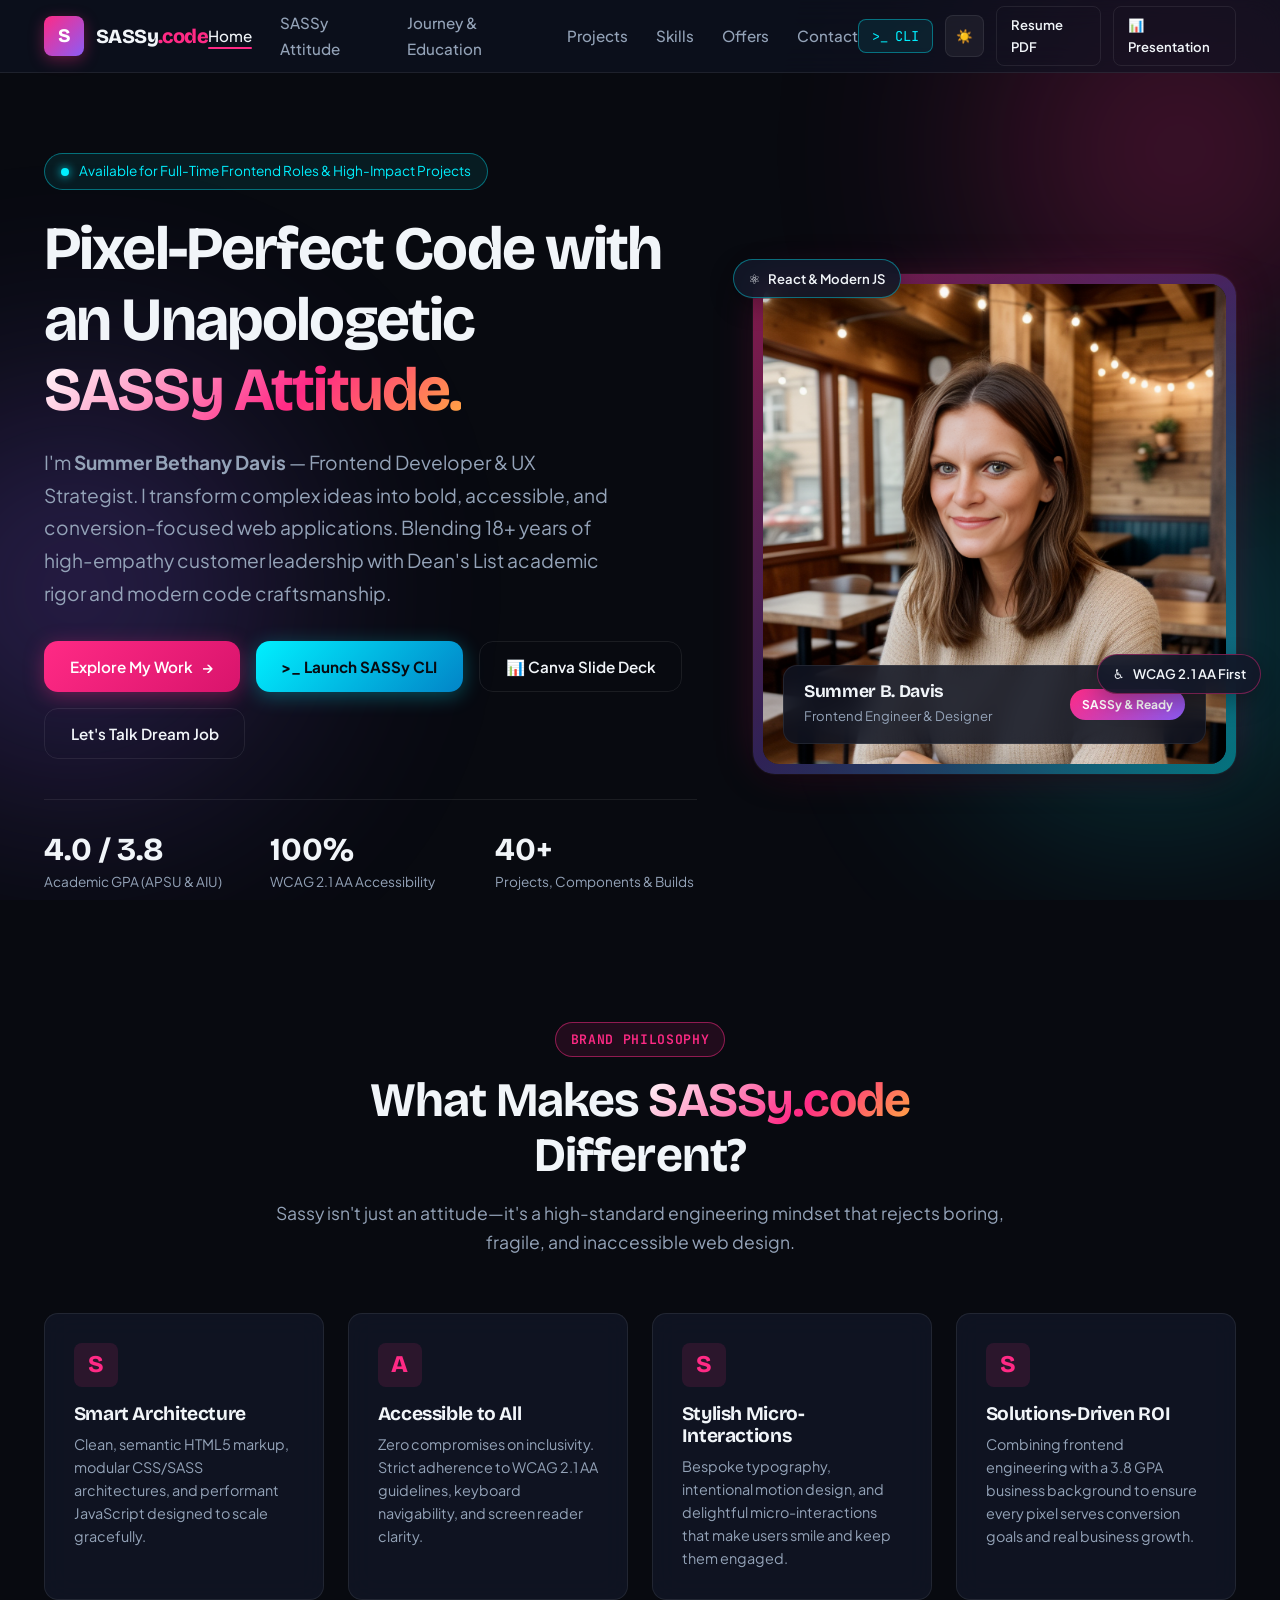
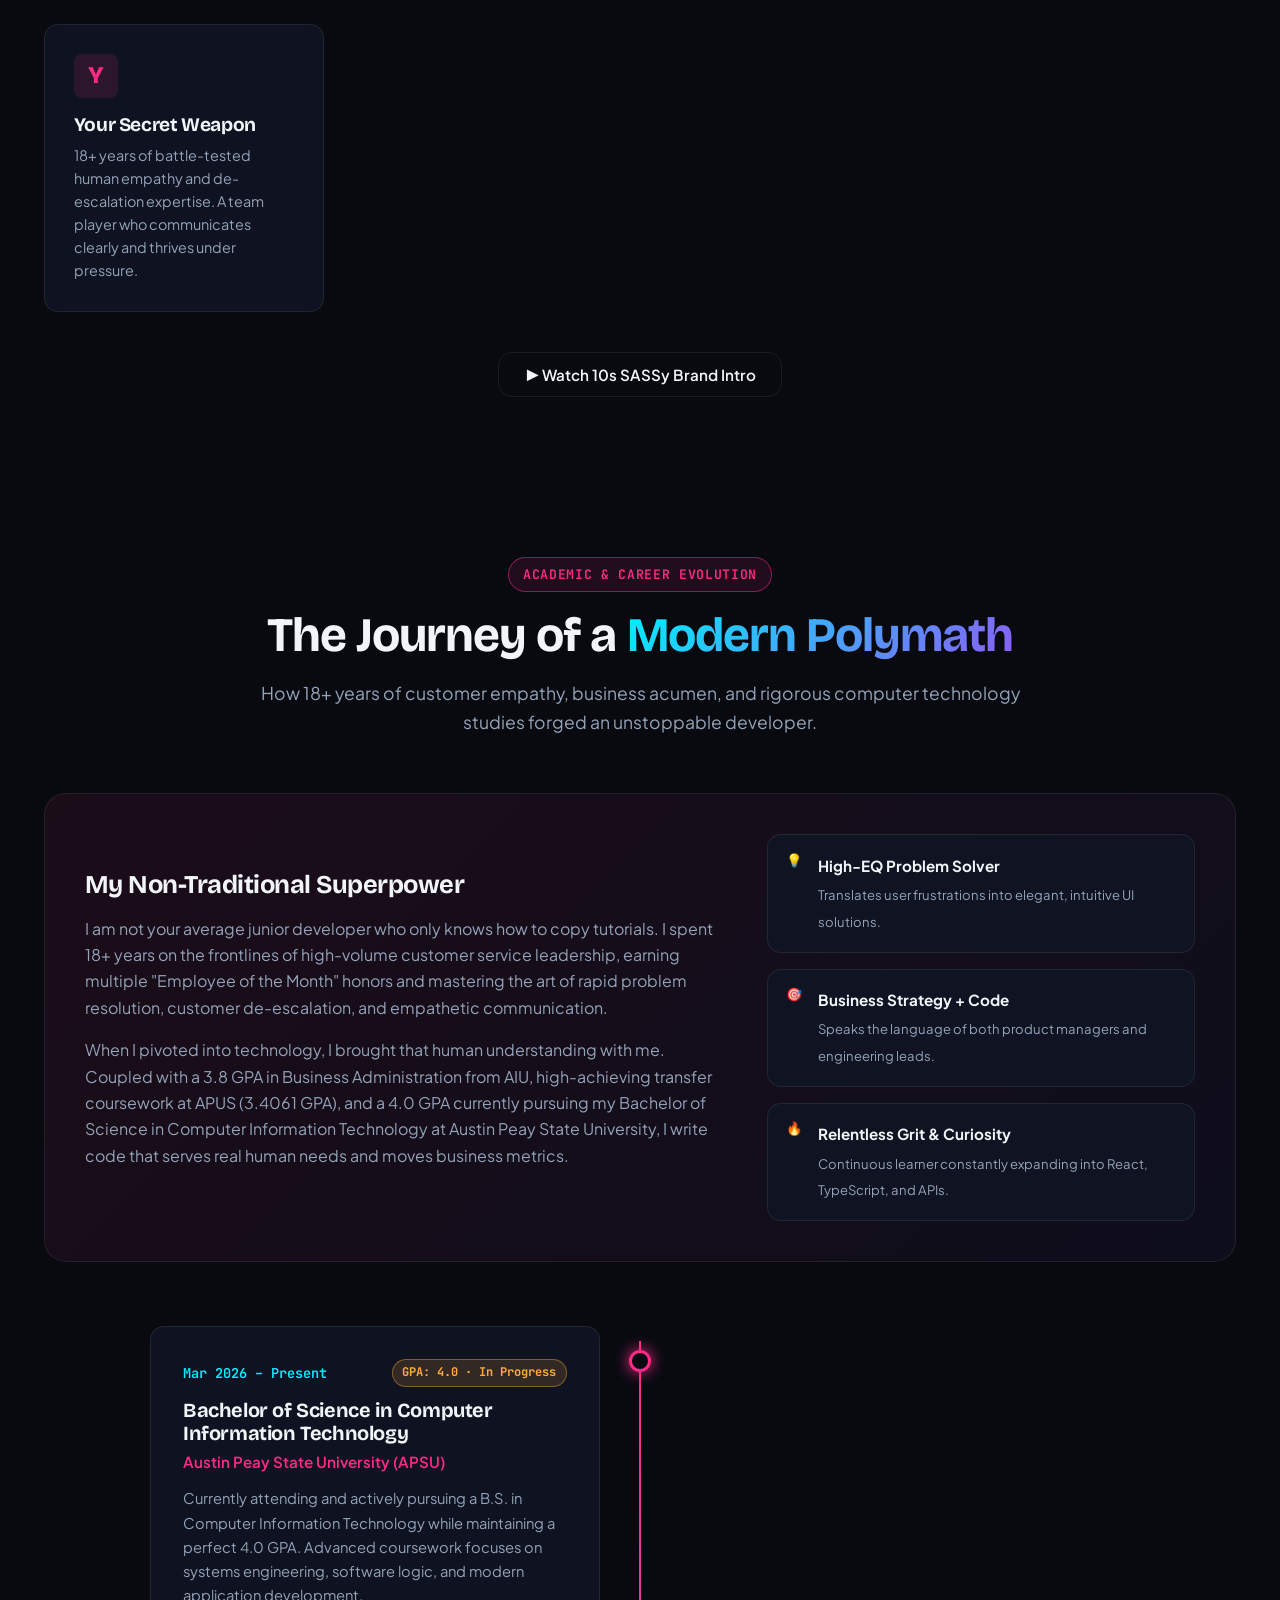
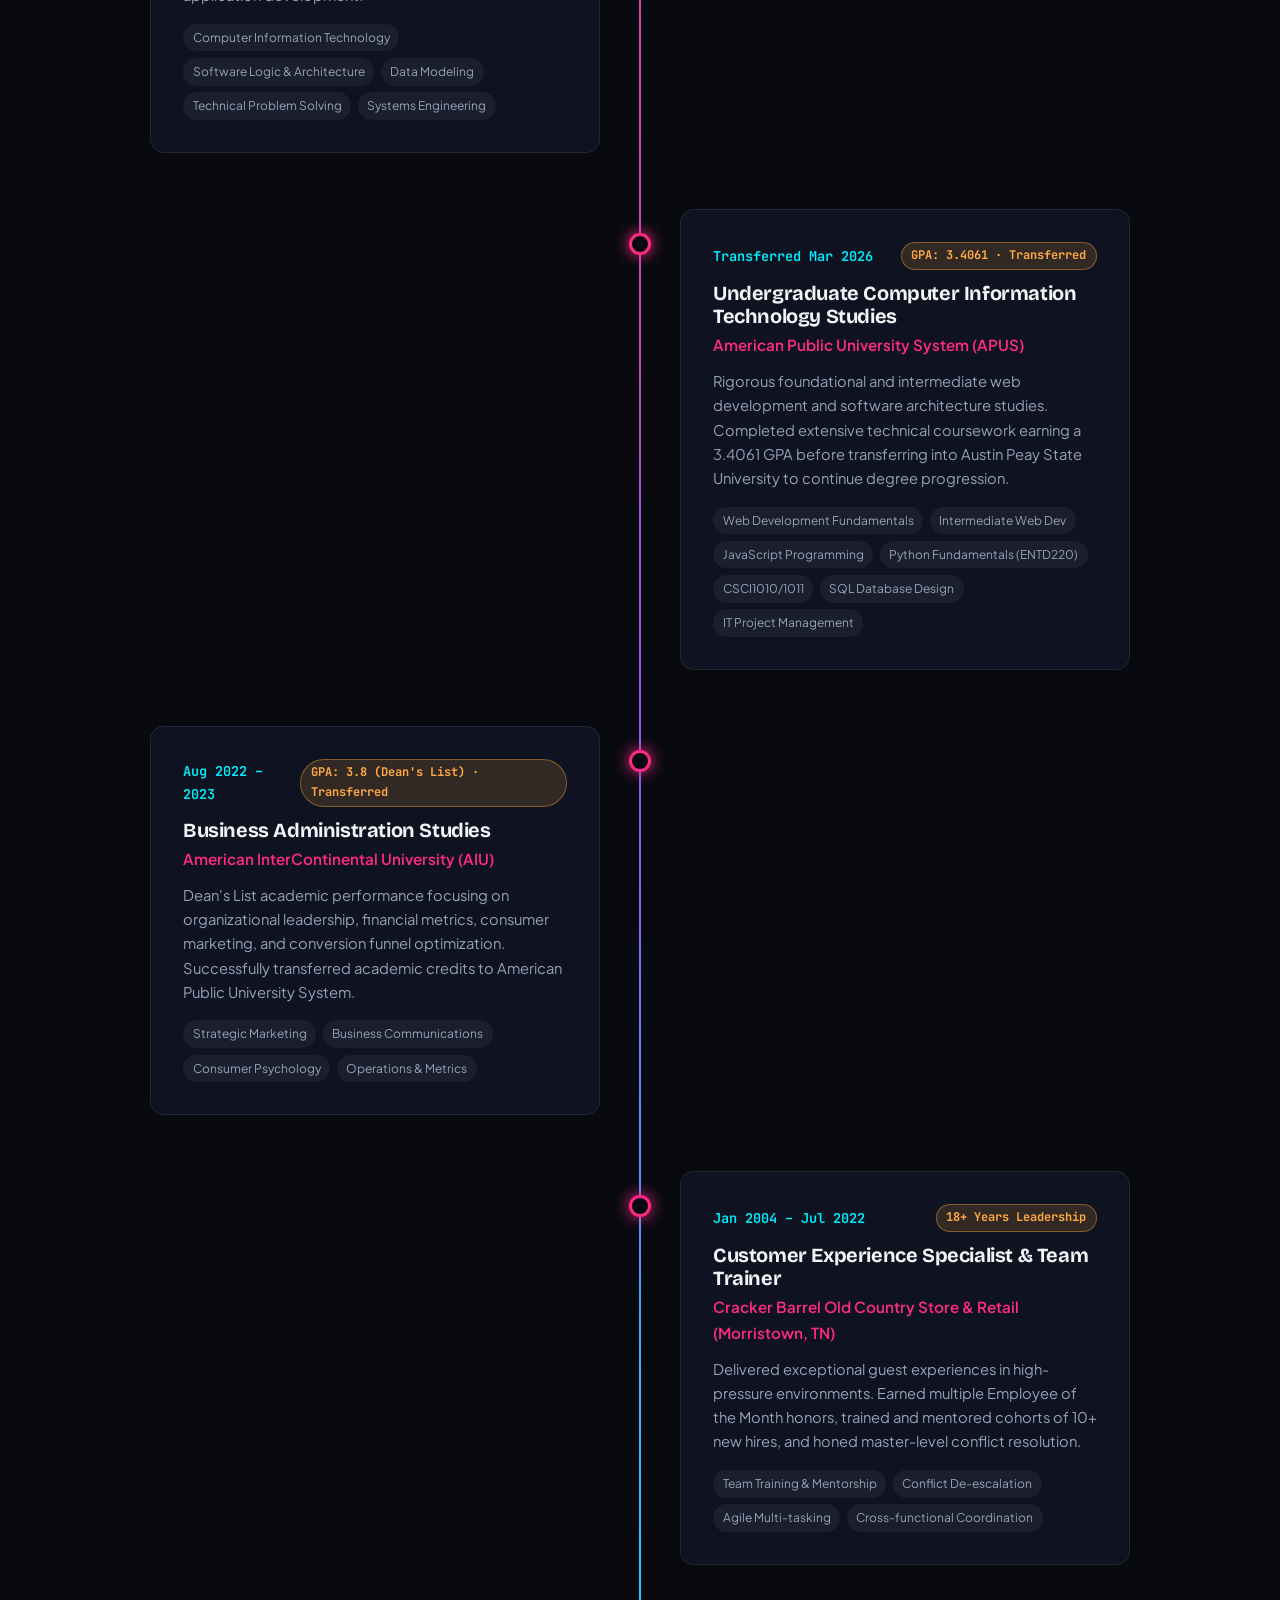
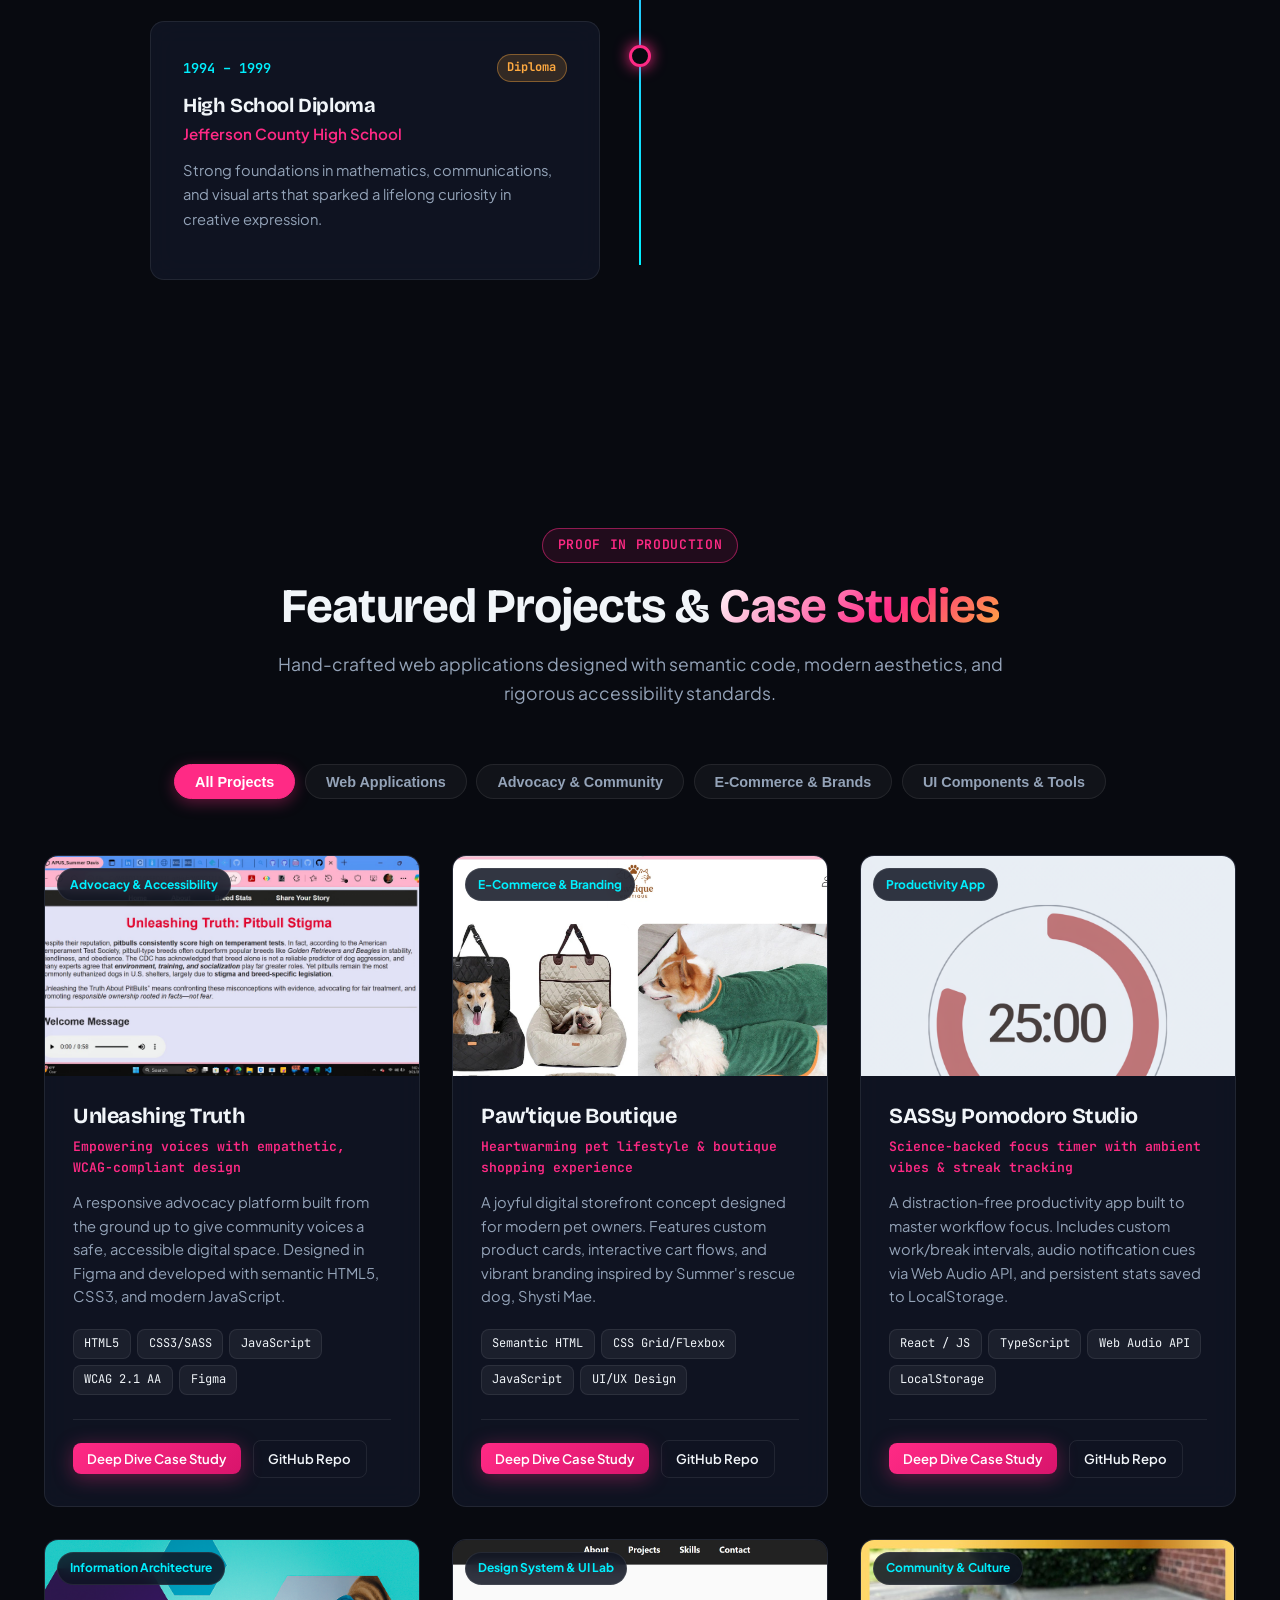
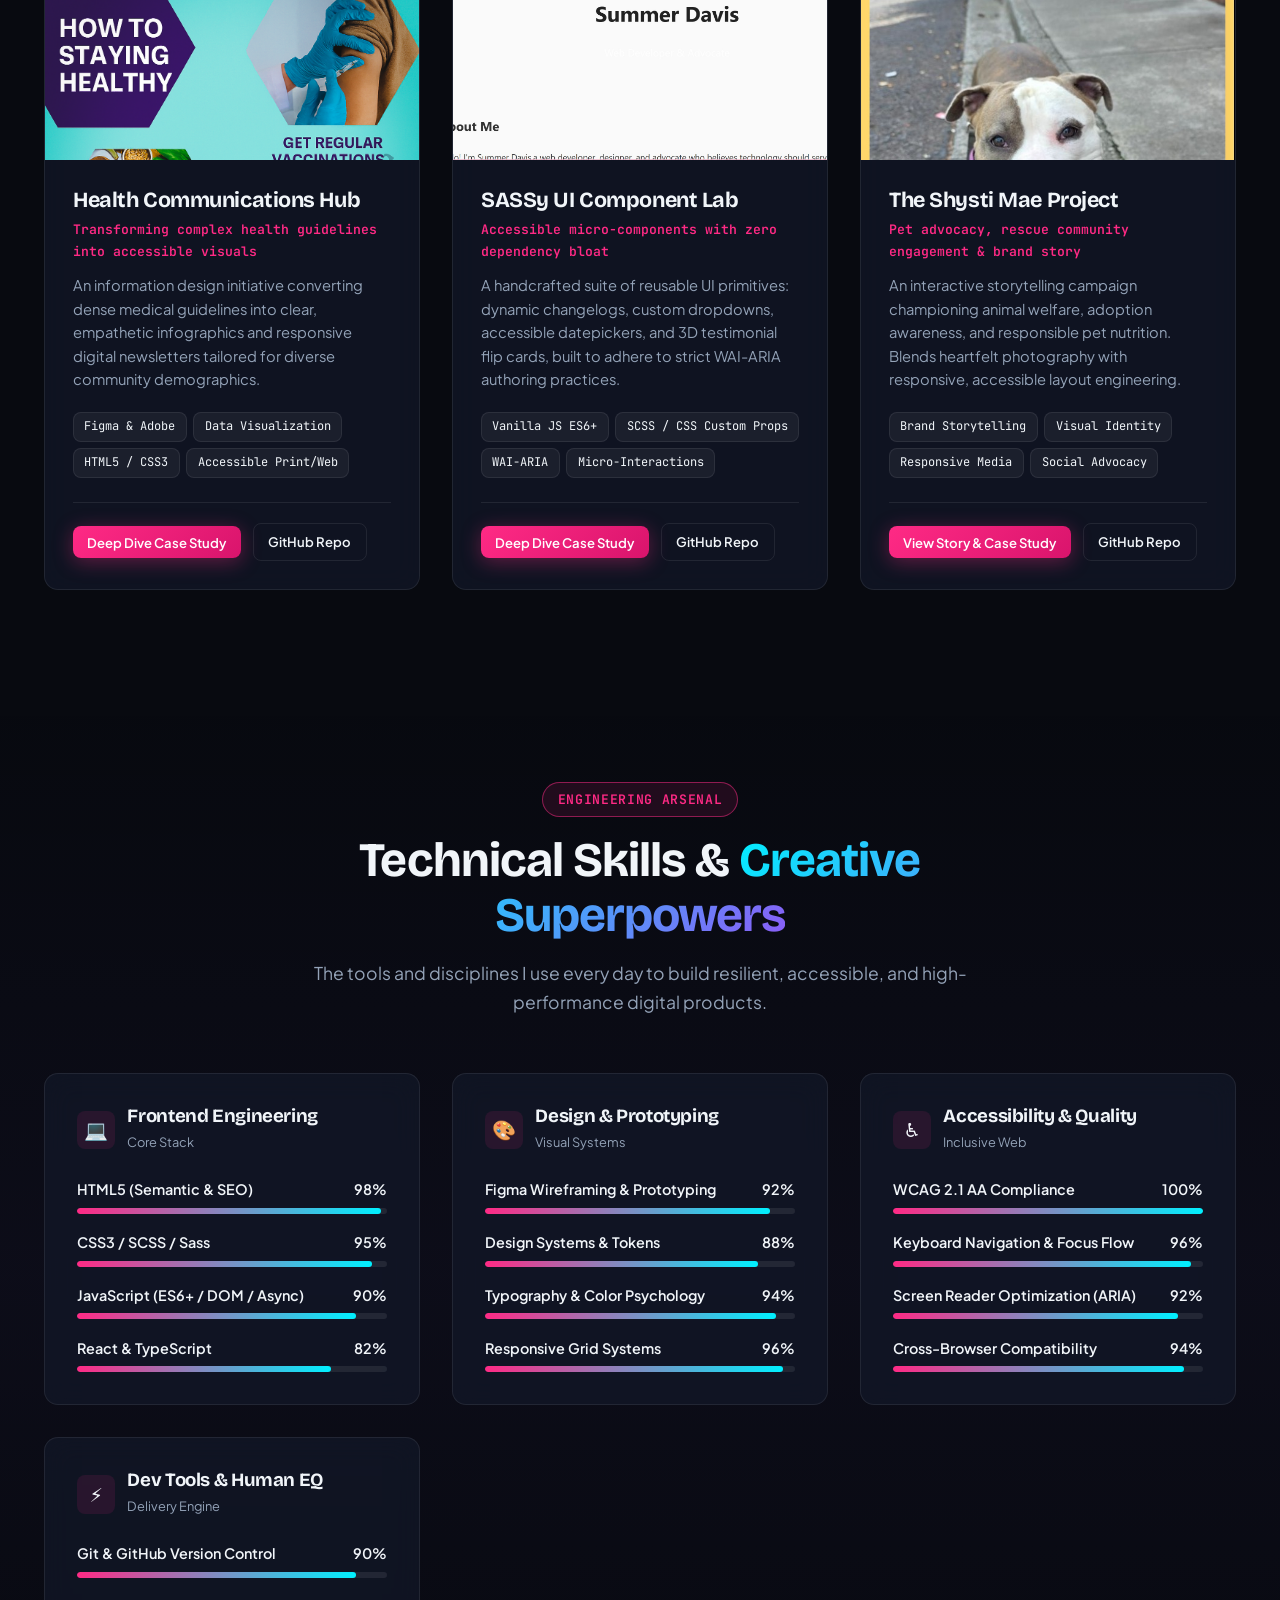
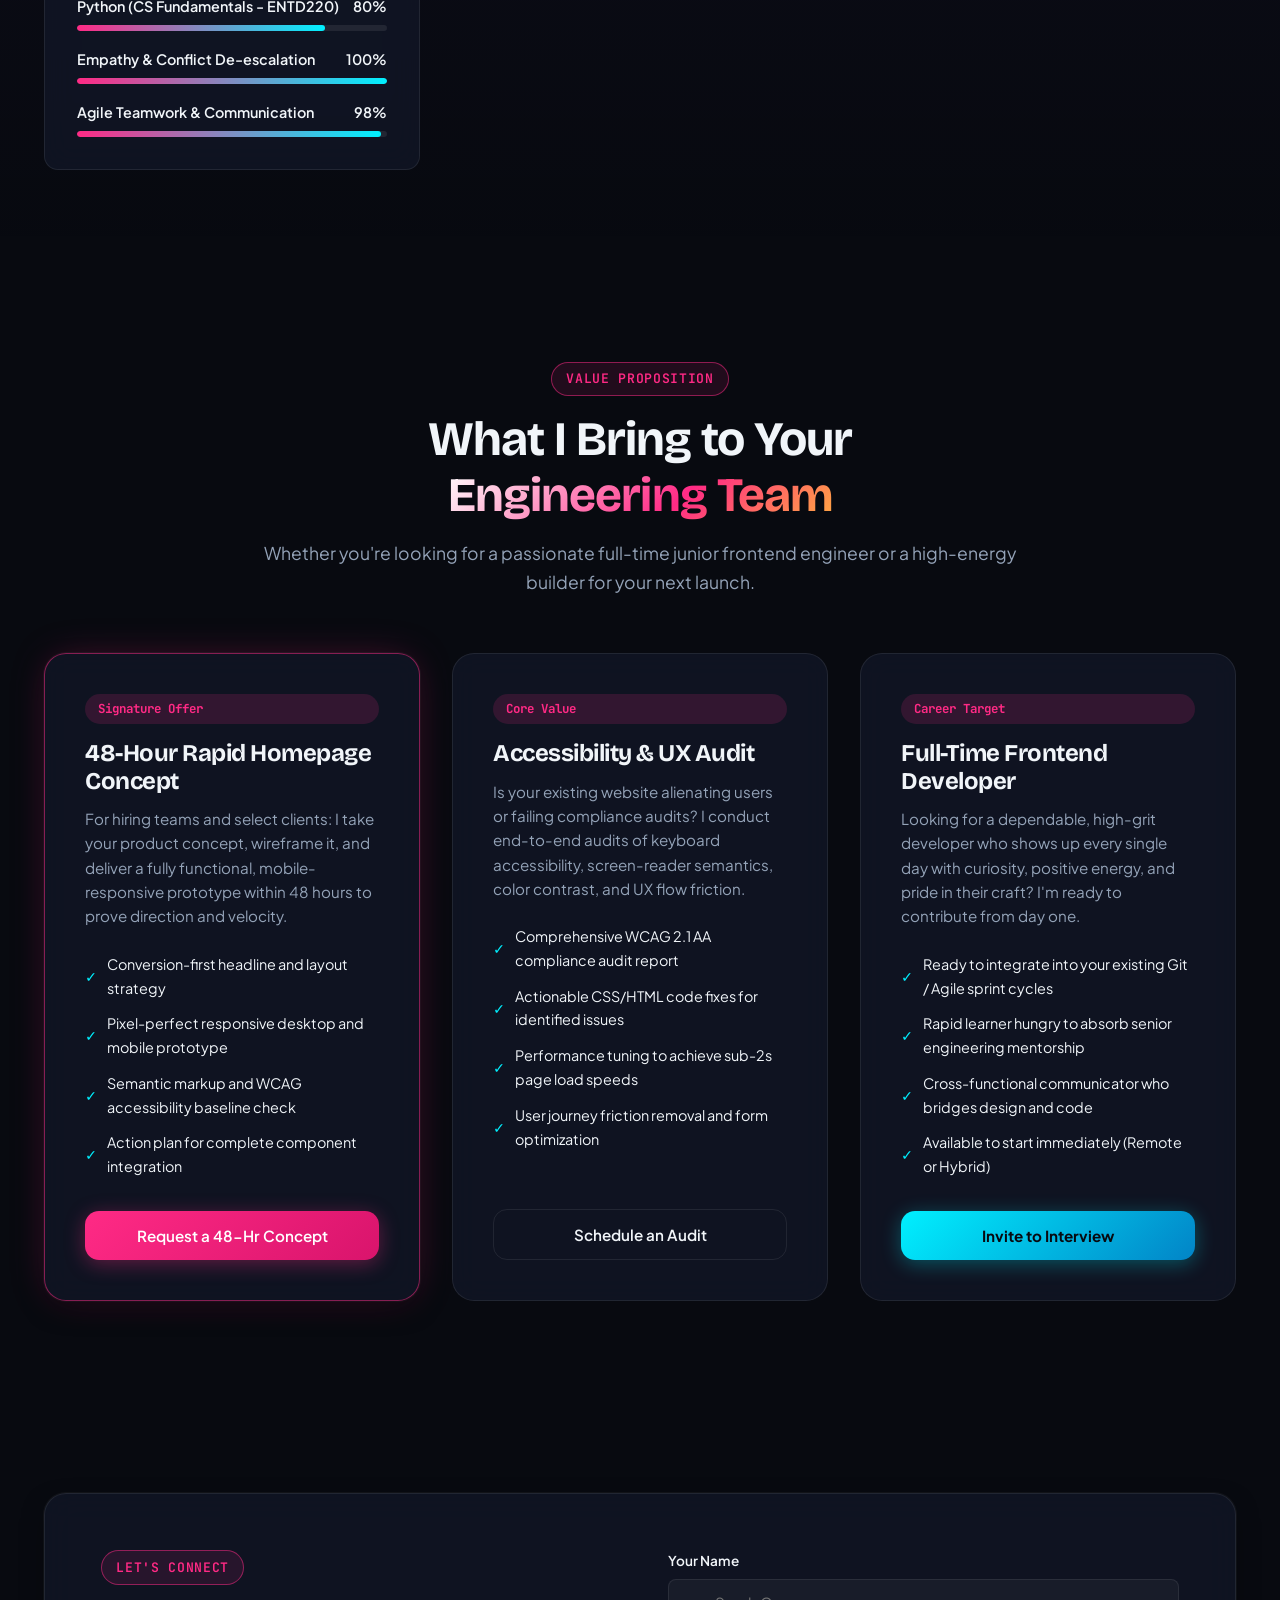
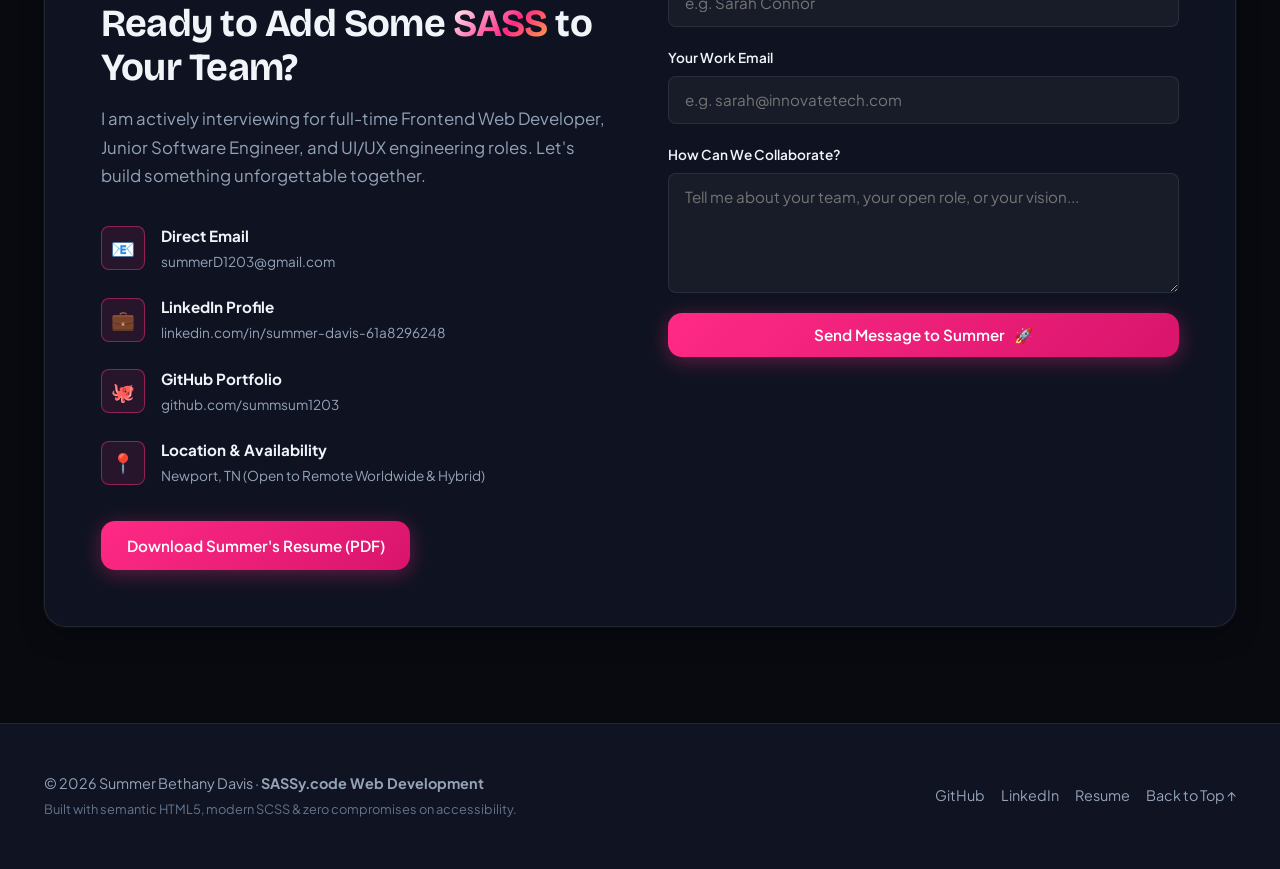
==== commit 3ed40ce4: "Restore resume PDF downloads Co-authored-by: Copilot <223556219+Copilot@users.noreply.github.com>" ====
--- a/index.html
+++ b/index.html
@@ -87,10 +87,10 @@
           <span id="theme-icon">☀️</span>
         </button>
 
-        <!-- CV & Presentation Direct Links -->
-        <a href="https://summsum1203.github.io/Single-Page-CV/" target="_blank" rel="noopener"
-          class="btn btn-outline btn-card" title="View Summer's CV">
-          <span>View CV</span>
+        <!-- ATS Resume & Presentation Direct Links -->
+        <a href="assets/docs/Summer_Davis_Resume.pdf" download="Summer_Davis_Resume.pdf"
+          class="btn btn-outline btn-card" title="Download ATS Resume PDF">
+          <span>Resume PDF</span>
         </a>
         <a href="assets/docs/Summer_Davis_Portfolio_Presentation.pdf" target="_blank" rel="noopener"
           class="btn btn-outline btn-card" title="Open Canva Portfolio Presentation (PDF)">
@@ -886,8 +886,8 @@
             </div>
 
             <div>
-              <a href="https://summsum1203.github.io/Single-Page-CV/" target="_blank" rel="noopener" class="btn btn-primary">
-                <span>View Summer's CV</span>
+              <a href="assets/docs/Summer_Davis_Resume.pdf" download="Summer_Davis_Resume.pdf" class="btn btn-primary">
+                <span>Download Summer's Resume (PDF)</span>
               </a>
             </div>
           </div>
@@ -939,7 +939,7 @@
         <a href="https://github.com/summsum1203" target="_blank" rel="noopener" class="social-link">GitHub</a>
         <a href="https://www.linkedin.com/in/summer-davis-61a8296248" target="_blank" rel="noopener"
           class="social-link">LinkedIn</a>
-        <a href="https://summsum1203.github.io/Single-Page-CV/" target="_blank" rel="noopener" class="social-link">CV</a>
+        <a href="assets/docs/Summer_Davis_Resume.pdf" target="_blank" class="social-link">Resume</a>
         <a href="#hero" class="social-link">Back to Top ↑</a>
       </div>
     </div>
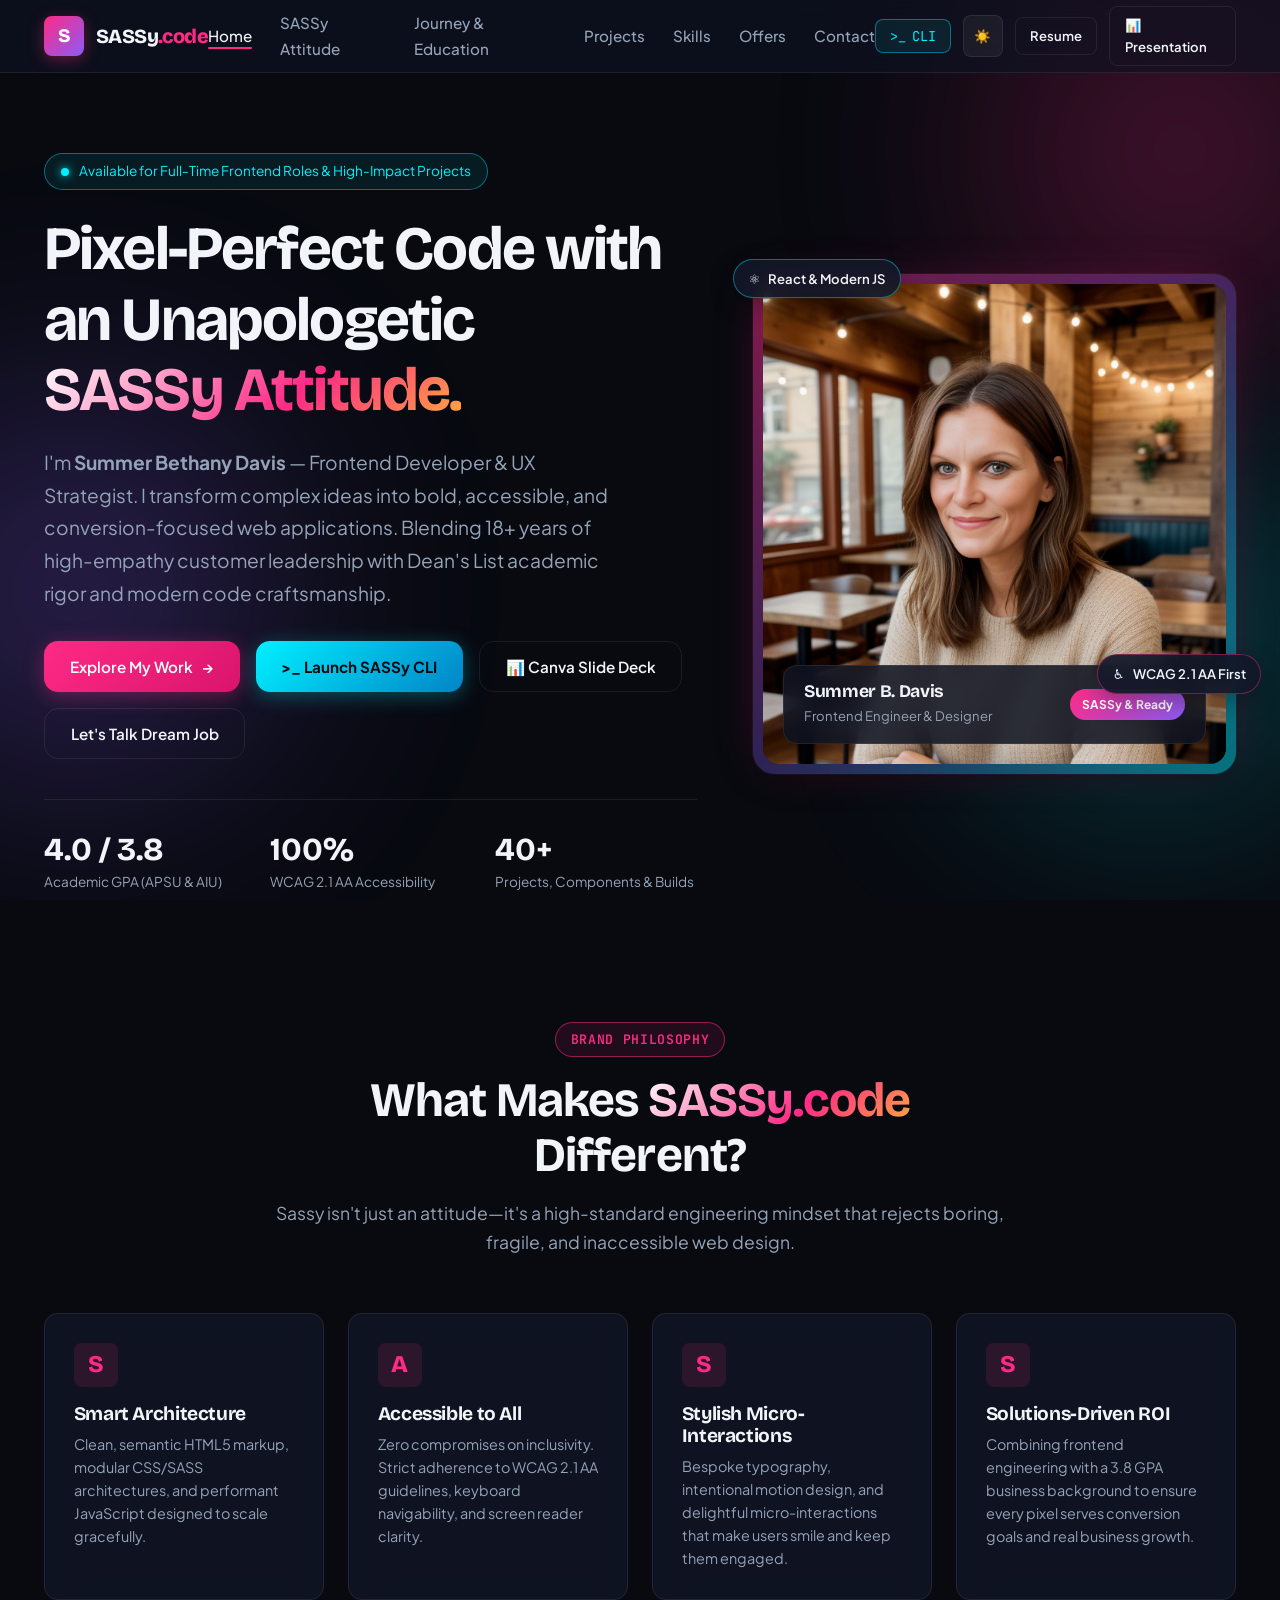
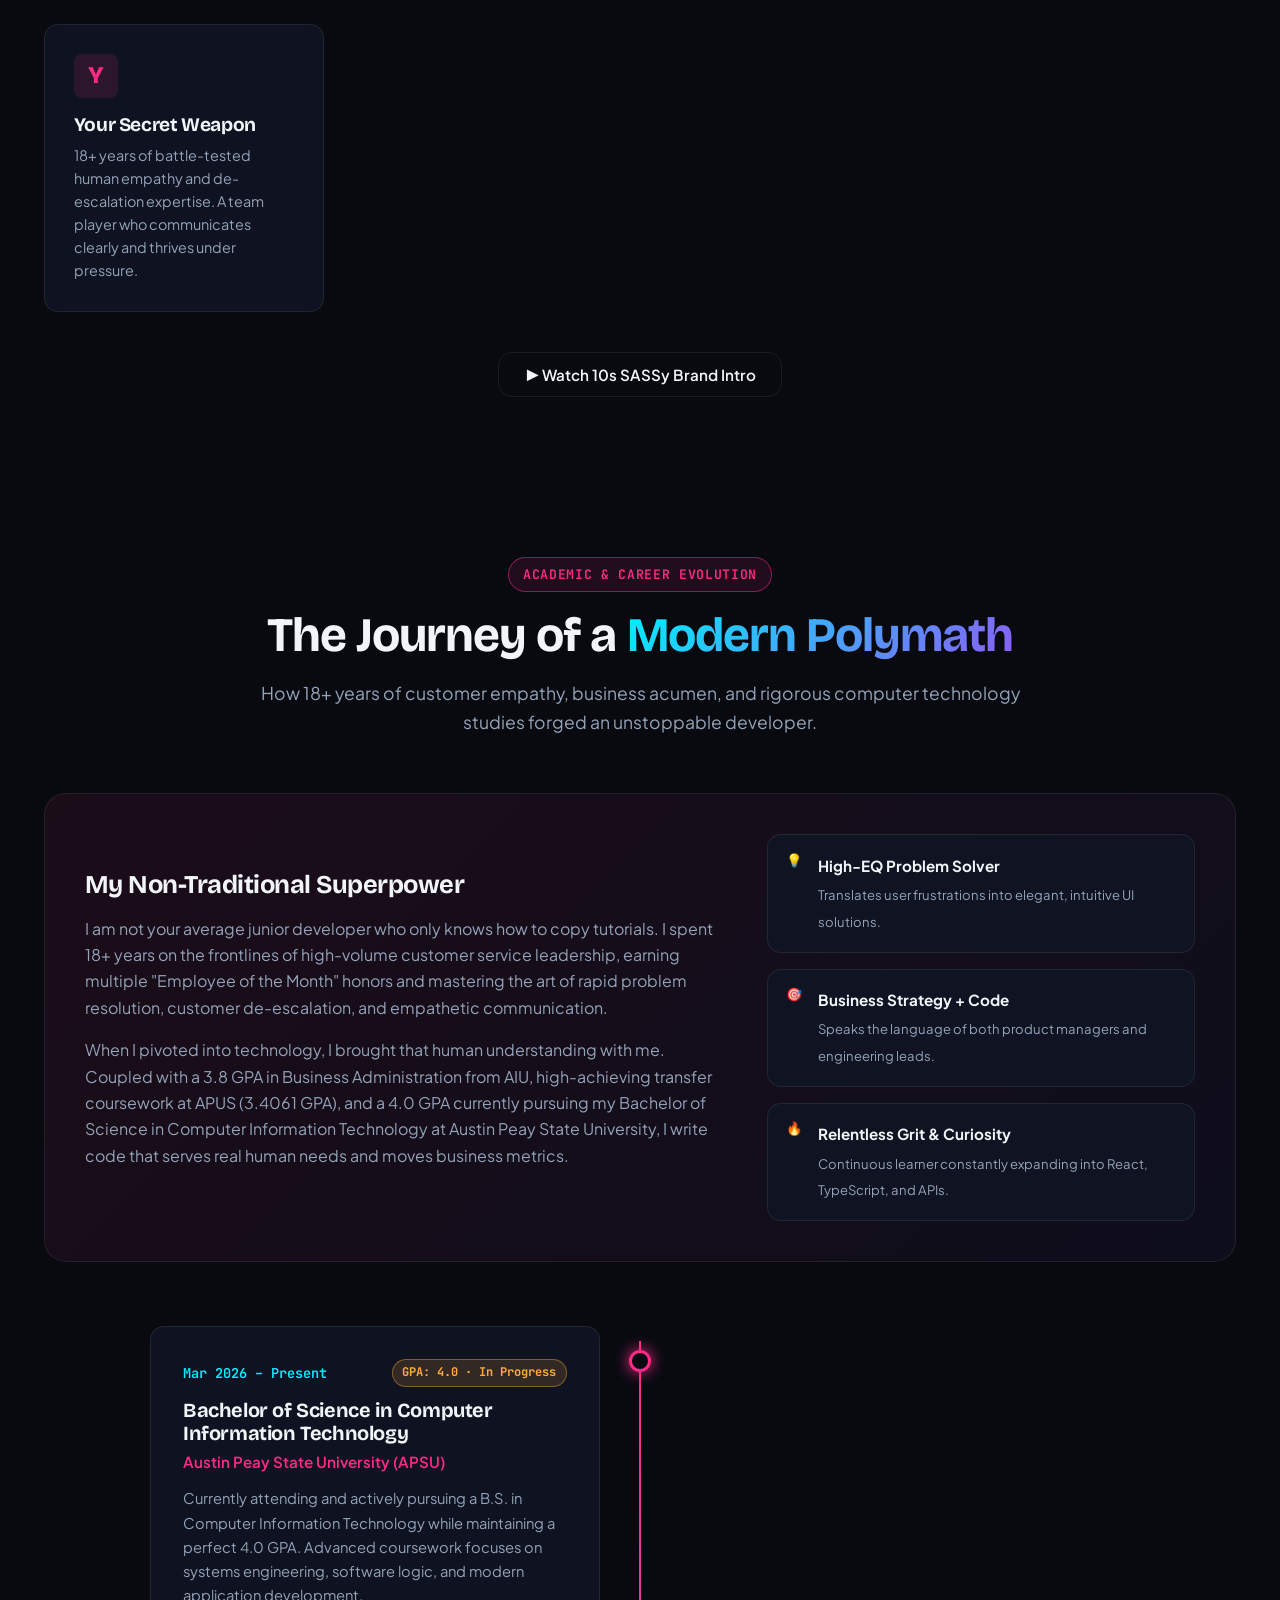
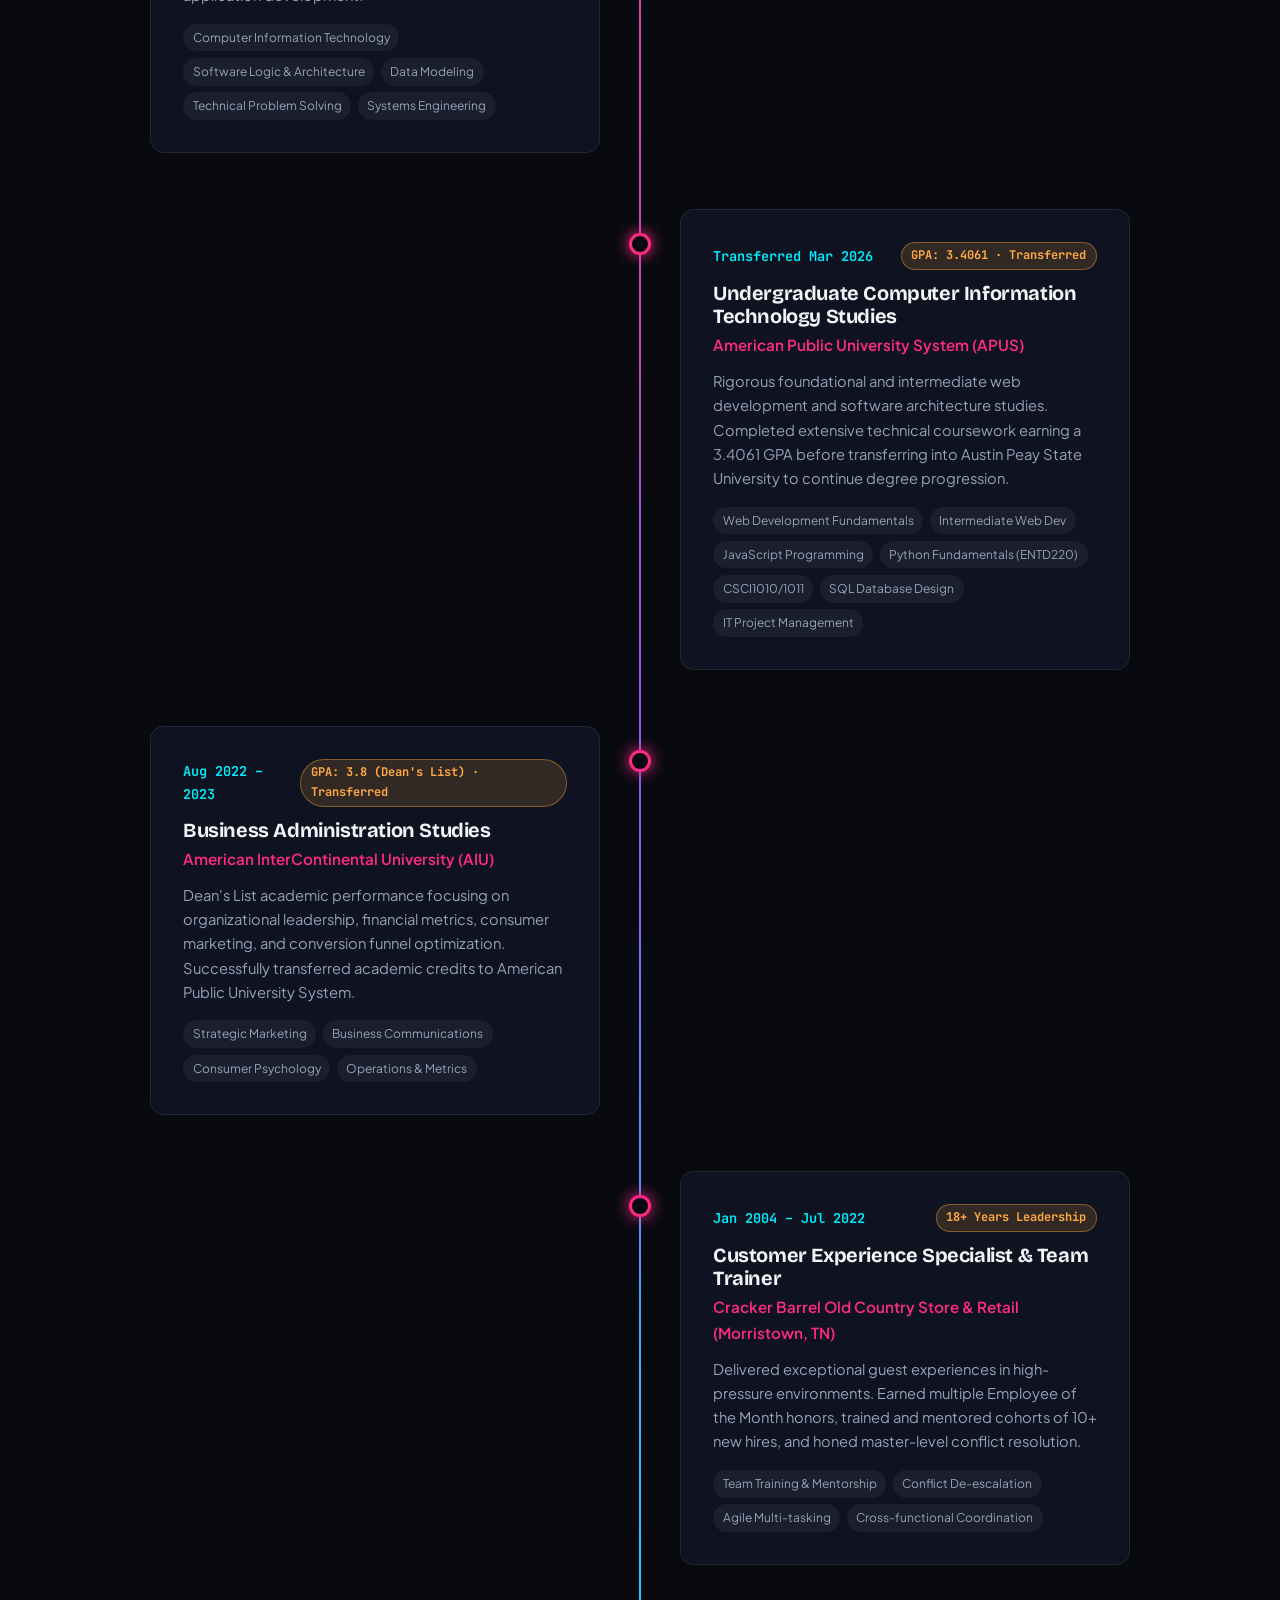
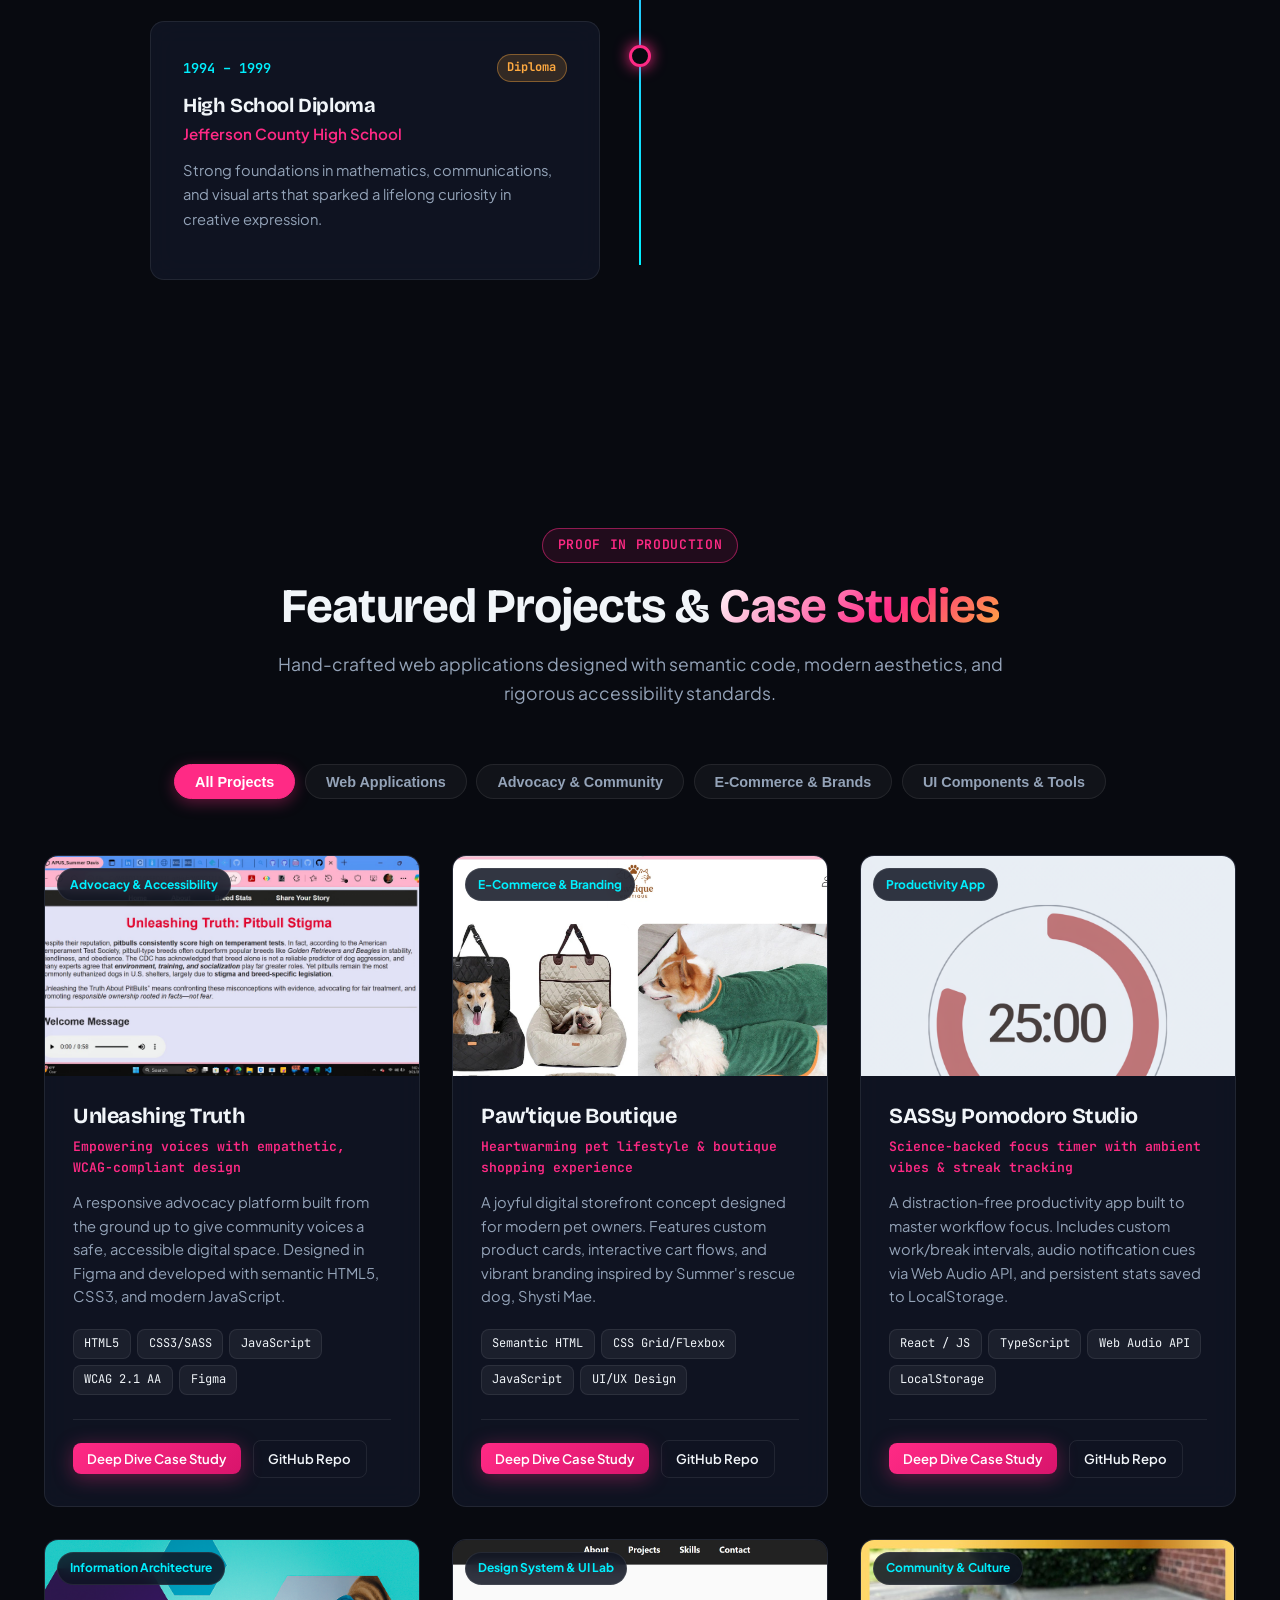
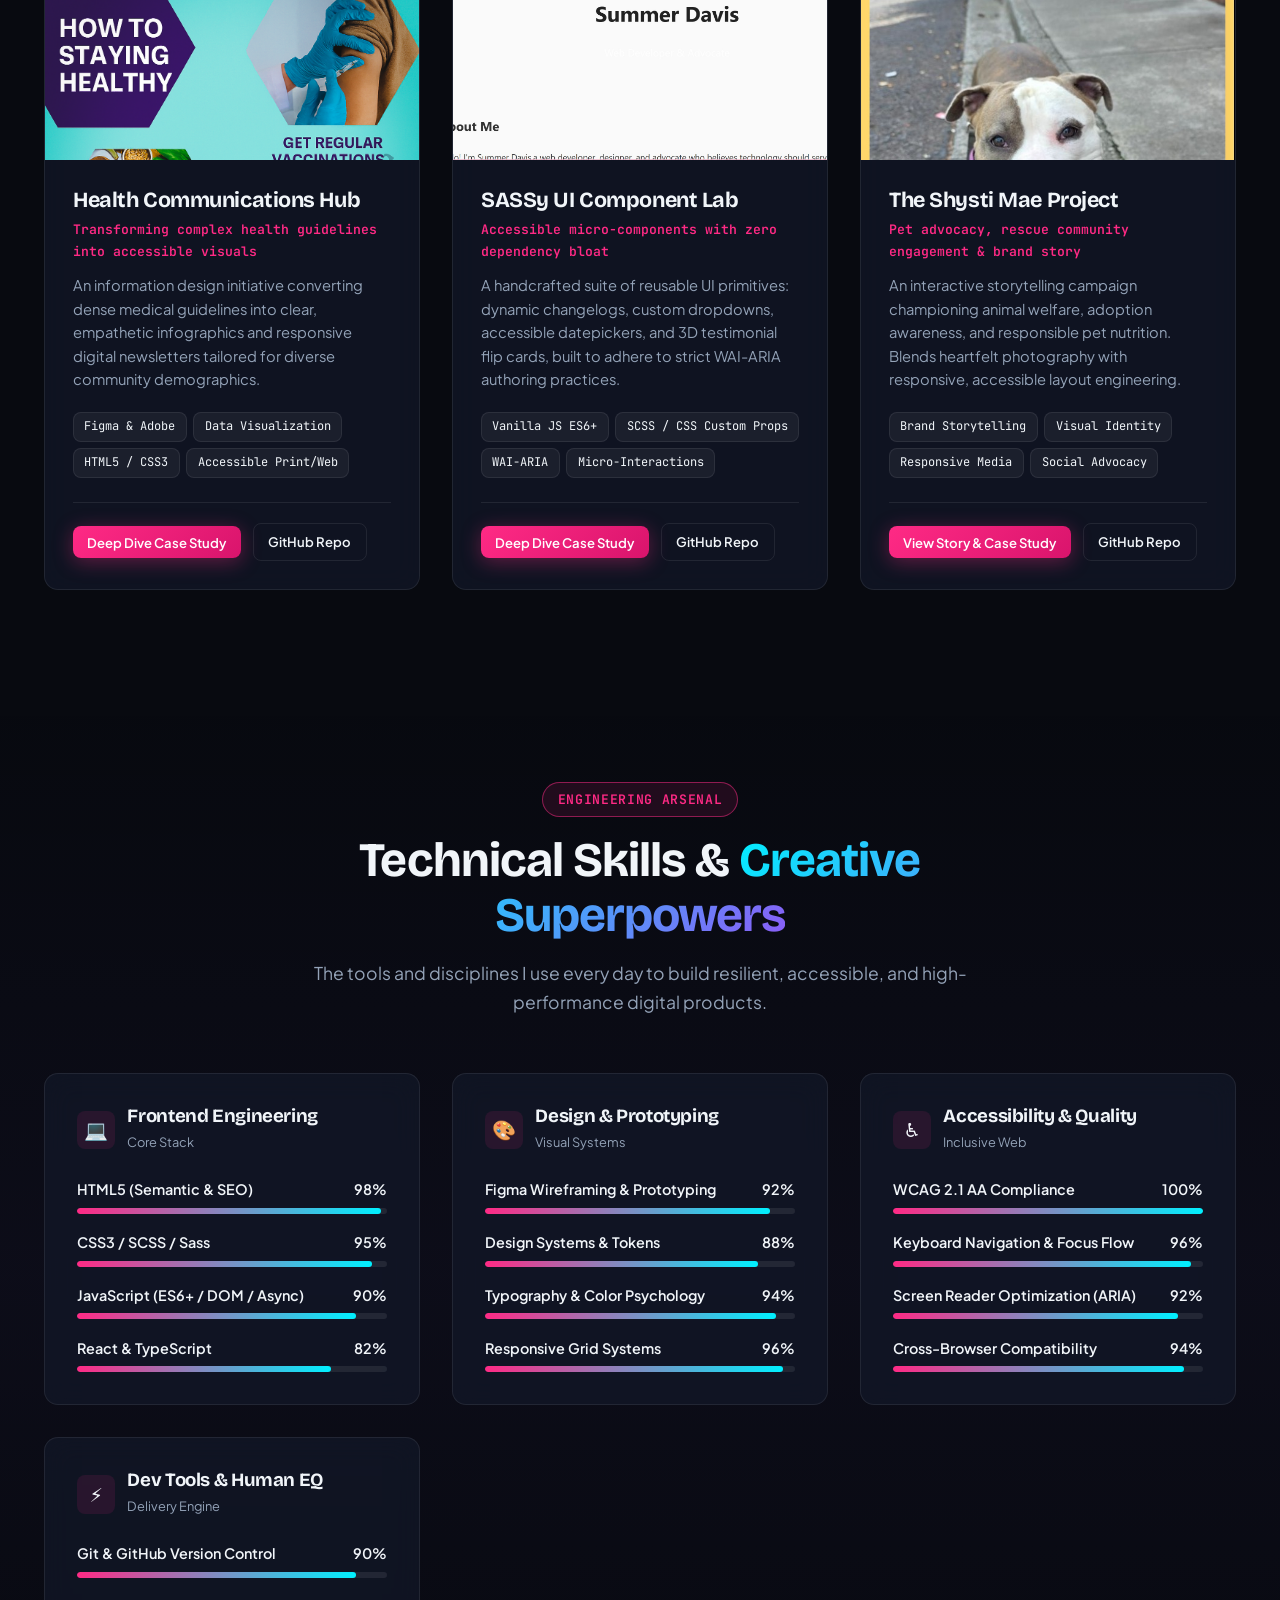
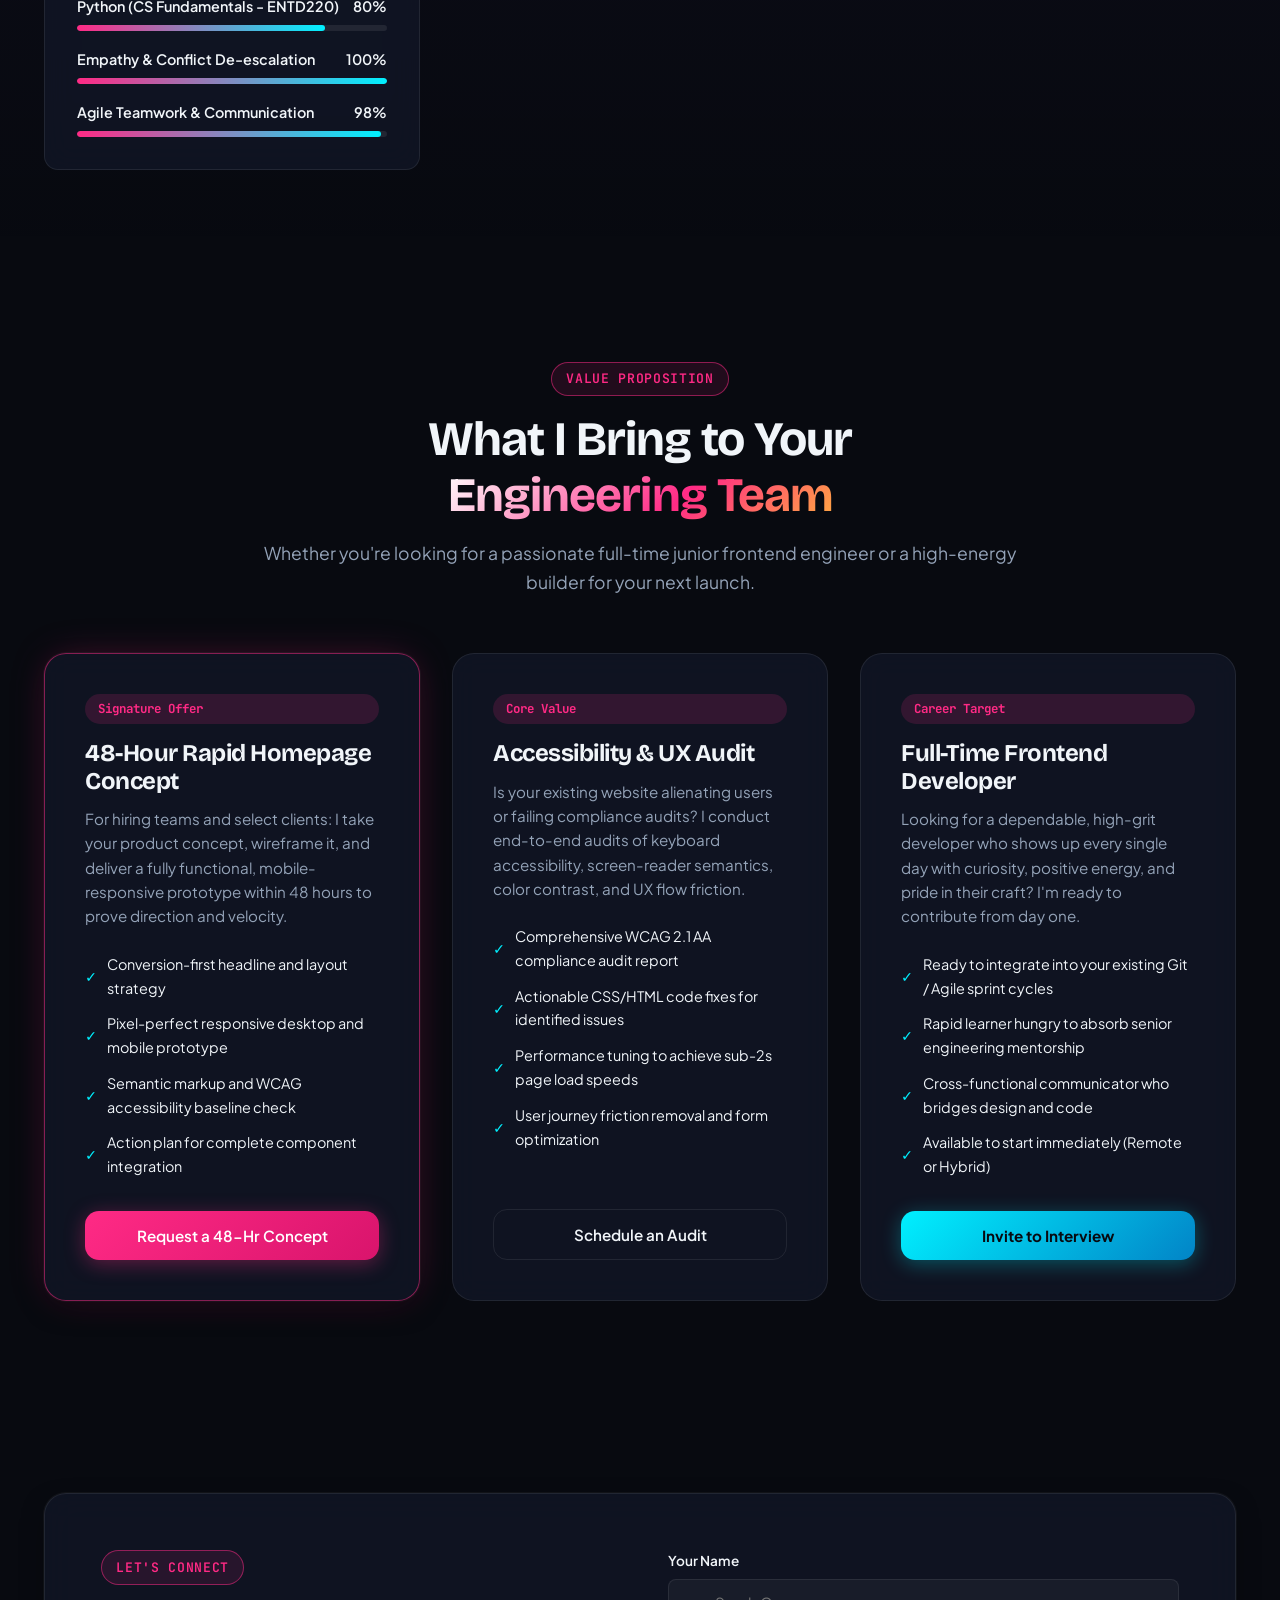
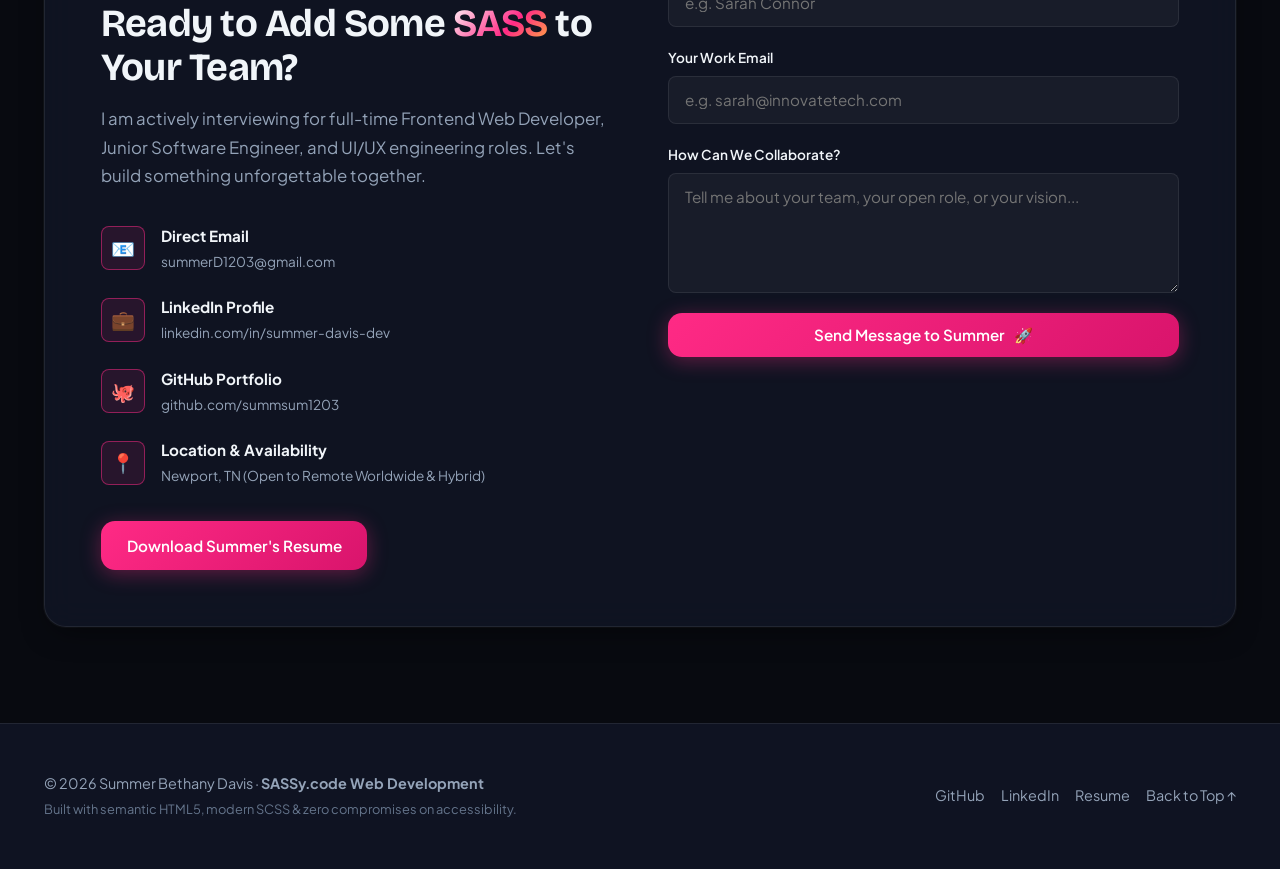
==== commit 88acc66d: "Update resume and LinkedIn links in index.html" ====
--- a/index.html
+++ b/index.html
@@ -88,9 +88,9 @@
         </button>
 
         <!-- ATS Resume & Presentation Direct Links -->
-        <a href="assets/docs/Summer_Davis_Resume.pdf" download="Summer_Davis_Resume.pdf"
-          class="btn btn-outline btn-card" title="Download ATS Resume PDF">
-          <span>Resume PDF</span>
+        <a href="assets/docs/Canva.png" download="Canva.png"
+          class="btn btn-outline btn-card" title="Download Resume">
+          <span>Resume</span>
         </a>
         <a href="assets/docs/Summer_Davis_Portfolio_Presentation.pdf" target="_blank" rel="noopener"
           class="btn btn-outline btn-card" title="Open Canva Portfolio Presentation (PDF)">
@@ -859,12 +859,12 @@
                 </div>
               </a>
 
-              <a href="https://www.linkedin.com/in/summer-davis-61a8296248" target="_blank" rel="noopener"
+              <a href="https://www.linkedin.com/in/summer-davis-dev" target="_blank" rel="noopener"
                 class="contact-method-item">
                 <div class="method-icon" aria-hidden="true">💼</div>
                 <div class="method-details">
                   <strong>LinkedIn Profile</strong>
-                  <span>linkedin.com/in/summer-davis-61a8296248</span>
+                  <span>linkedin.com/in/summer-davis-dev</span>
                 </div>
               </a>
 
@@ -886,8 +886,8 @@
             </div>
 
             <div>
-              <a href="assets/docs/Summer_Davis_Resume.pdf" download="Summer_Davis_Resume.pdf" class="btn btn-primary">
-                <span>Download Summer's Resume (PDF)</span>
+              <a href="assets/docs/Canva.png" download="Canva.png" class="btn btn-primary">
+                <span>Download Summer's Resume</span>
               </a>
             </div>
           </div>
@@ -939,7 +939,7 @@
         <a href="https://github.com/summsum1203" target="_blank" rel="noopener" class="social-link">GitHub</a>
         <a href="https://www.linkedin.com/in/summer-davis-61a8296248" target="_blank" rel="noopener"
           class="social-link">LinkedIn</a>
-        <a href="assets/docs/Summer_Davis_Resume.pdf" target="_blank" class="social-link">Resume</a>
+        <a href="assets/docs/Canva.pdf" target="_blank" class="social-link">Resume</a>
         <a href="#hero" class="social-link">Back to Top ↑</a>
       </div>
     </div>
@@ -989,4 +989,4 @@
   <script src="js/terminal.js"></script>
 </body>
 
-</html>+</html>
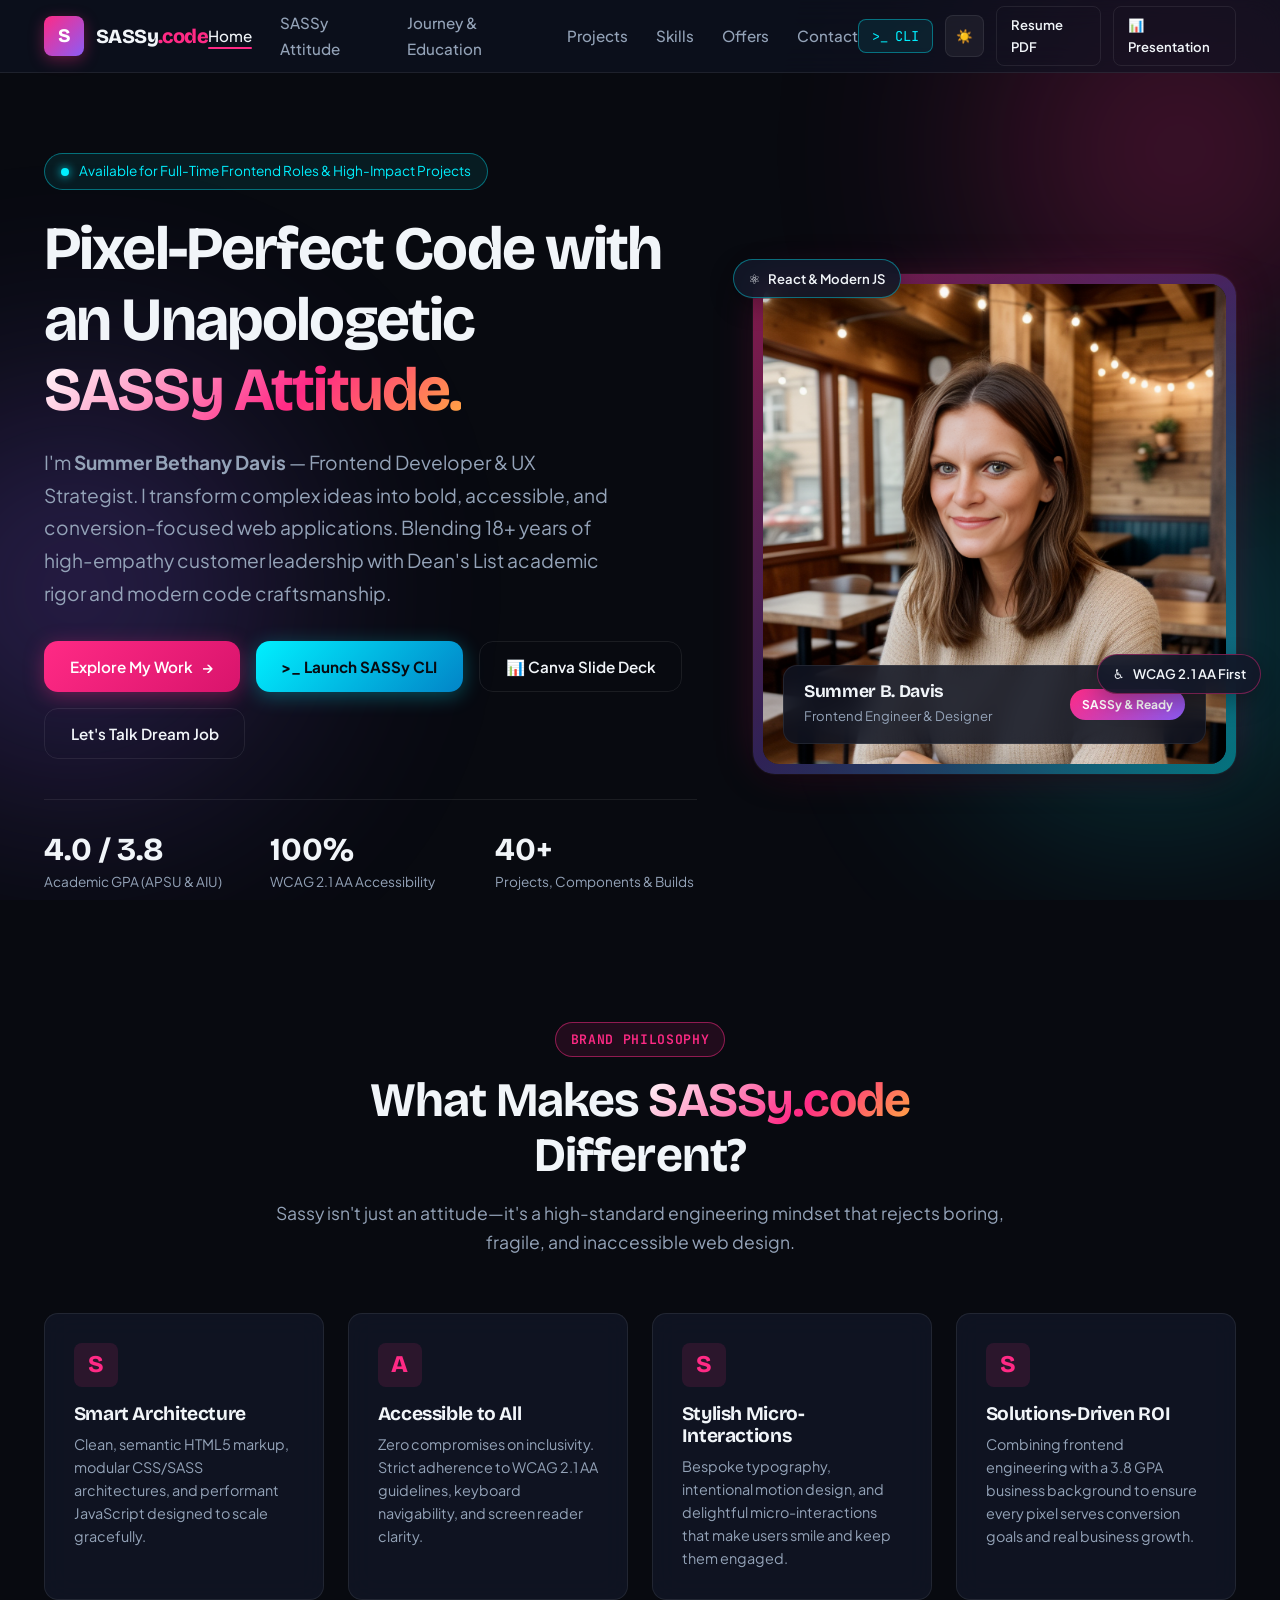
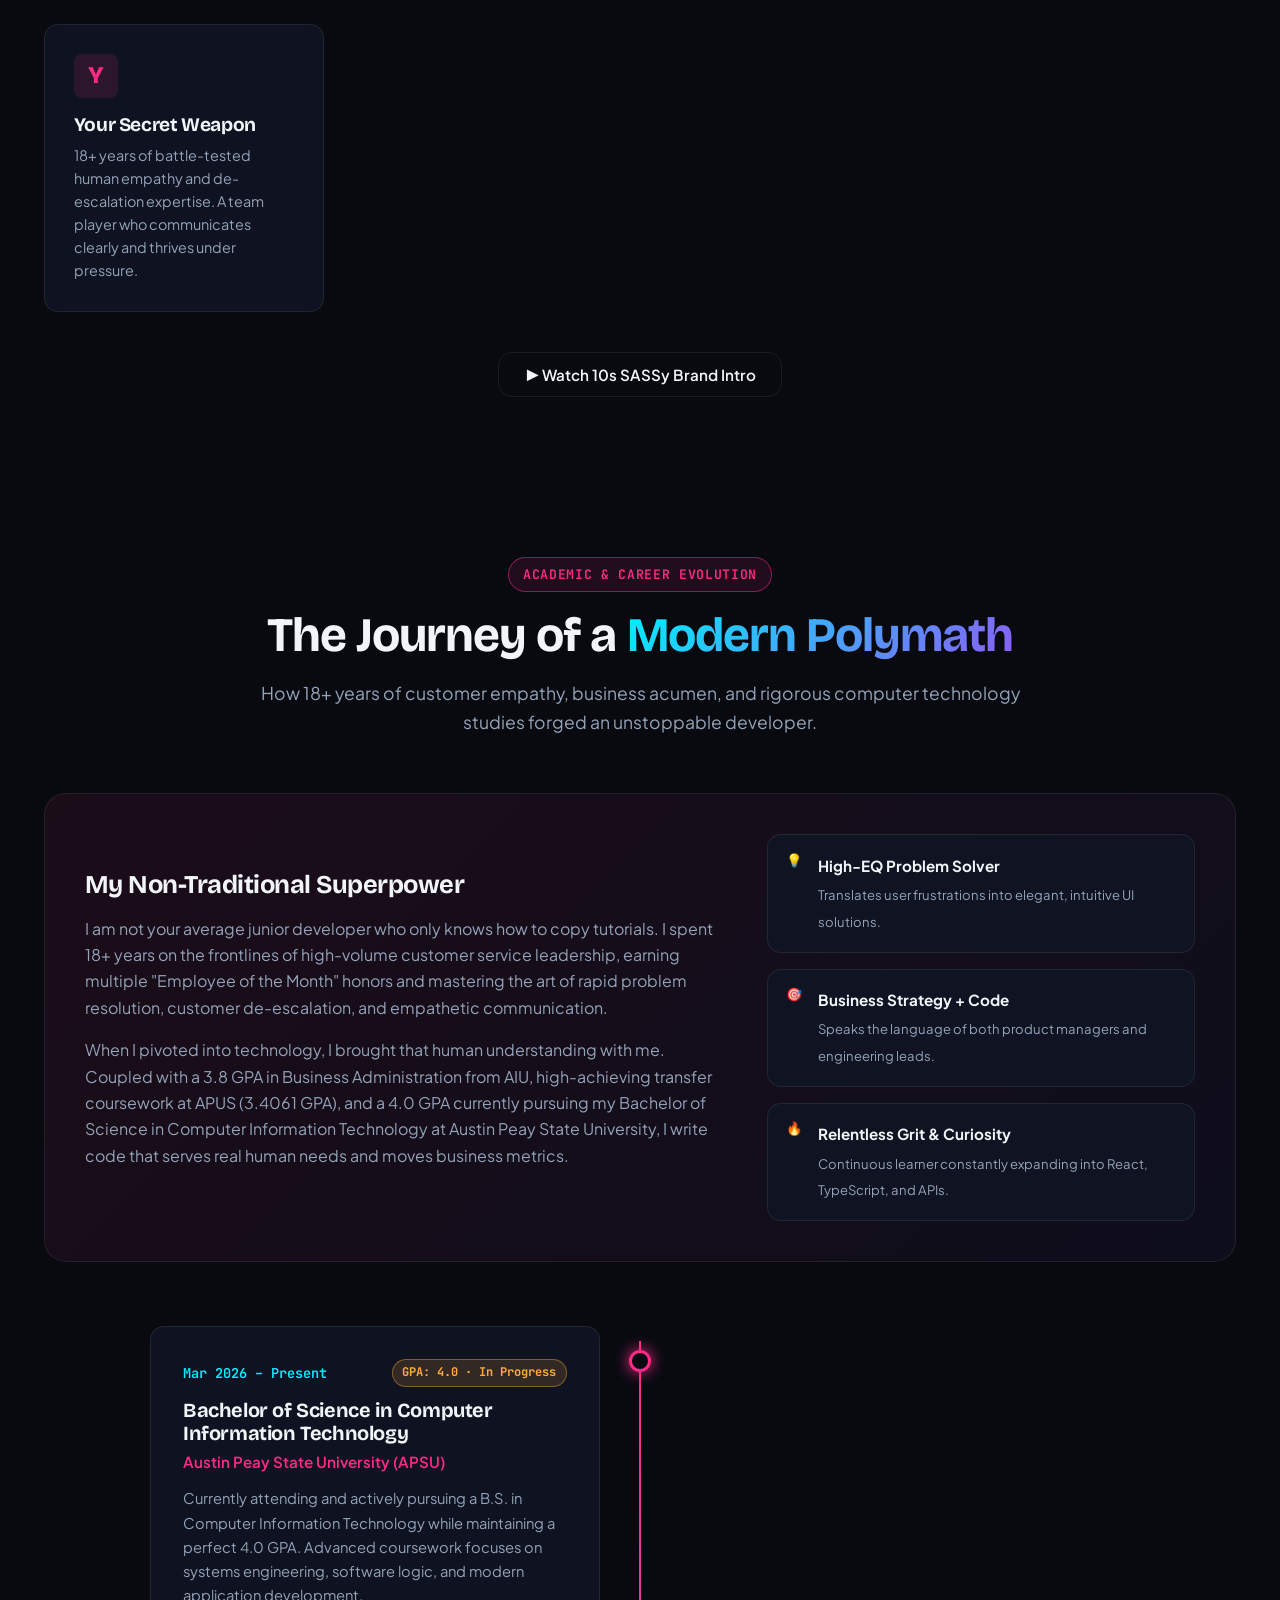
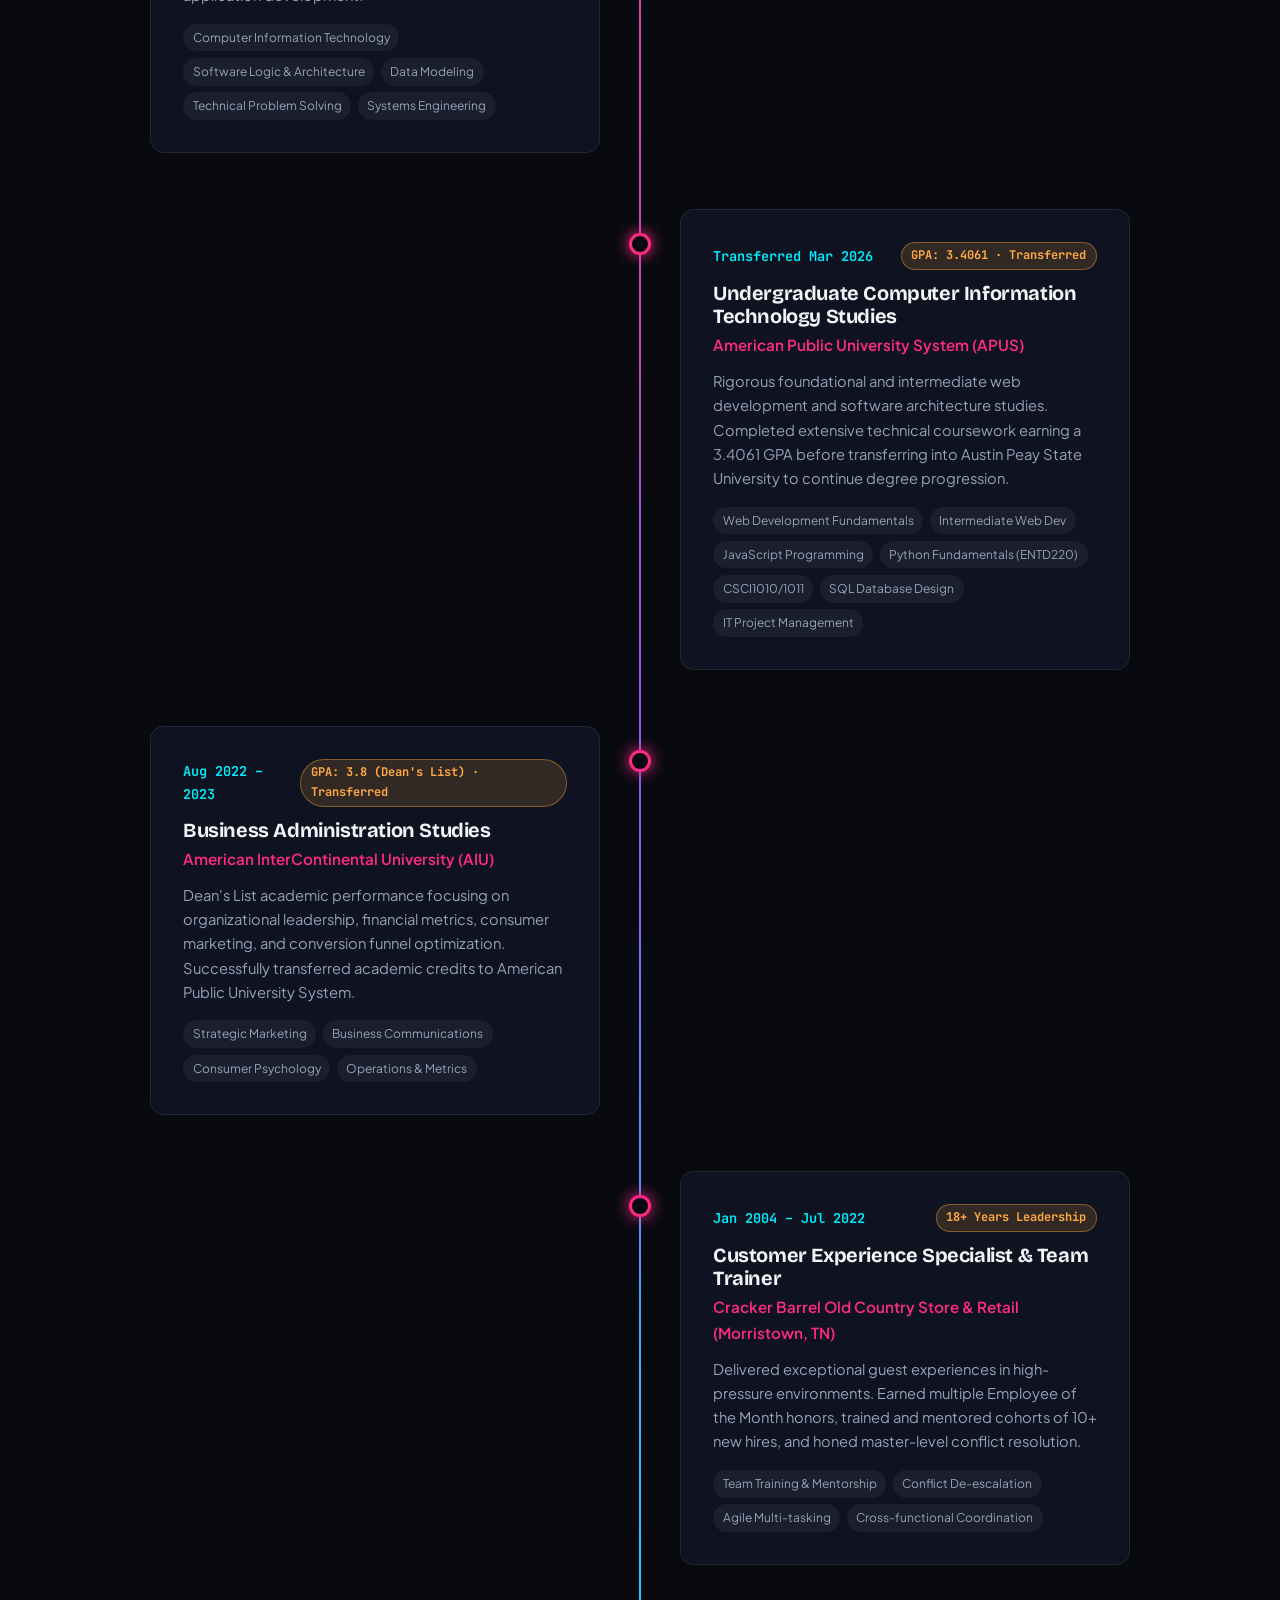
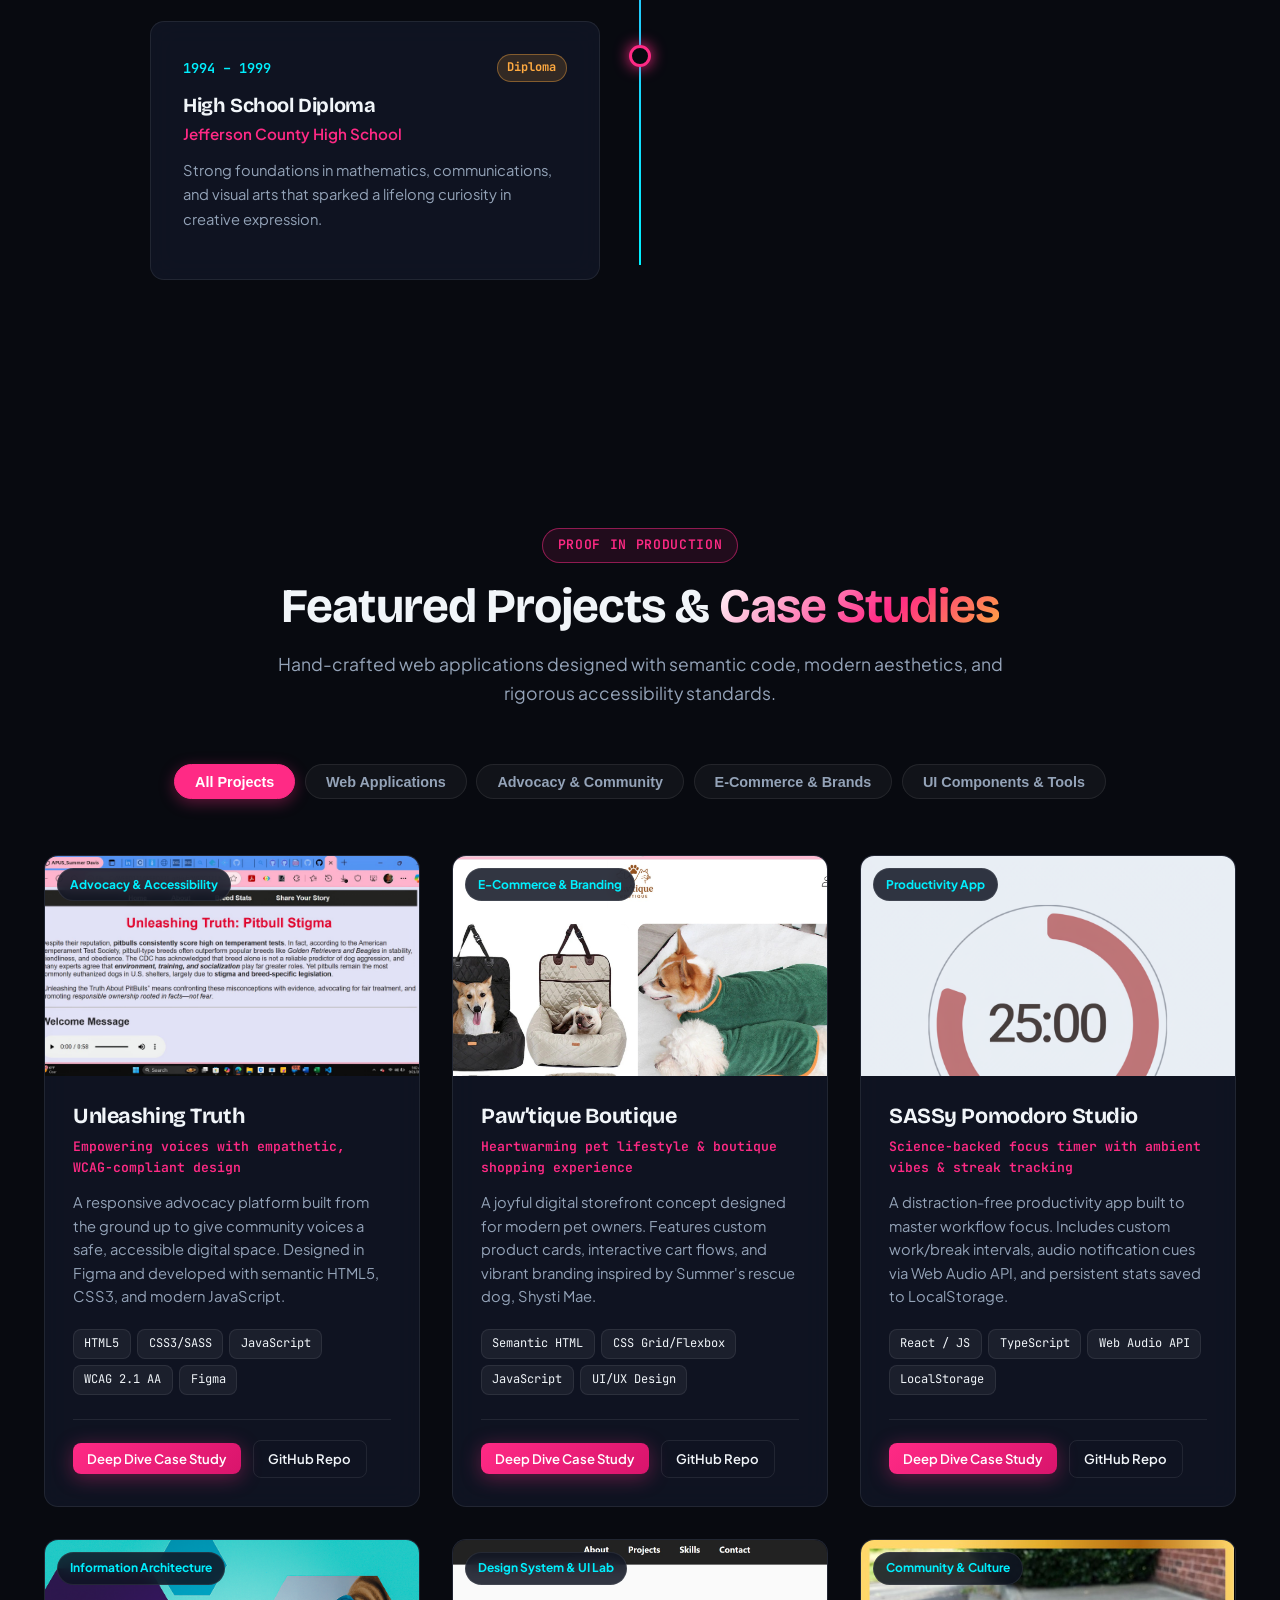
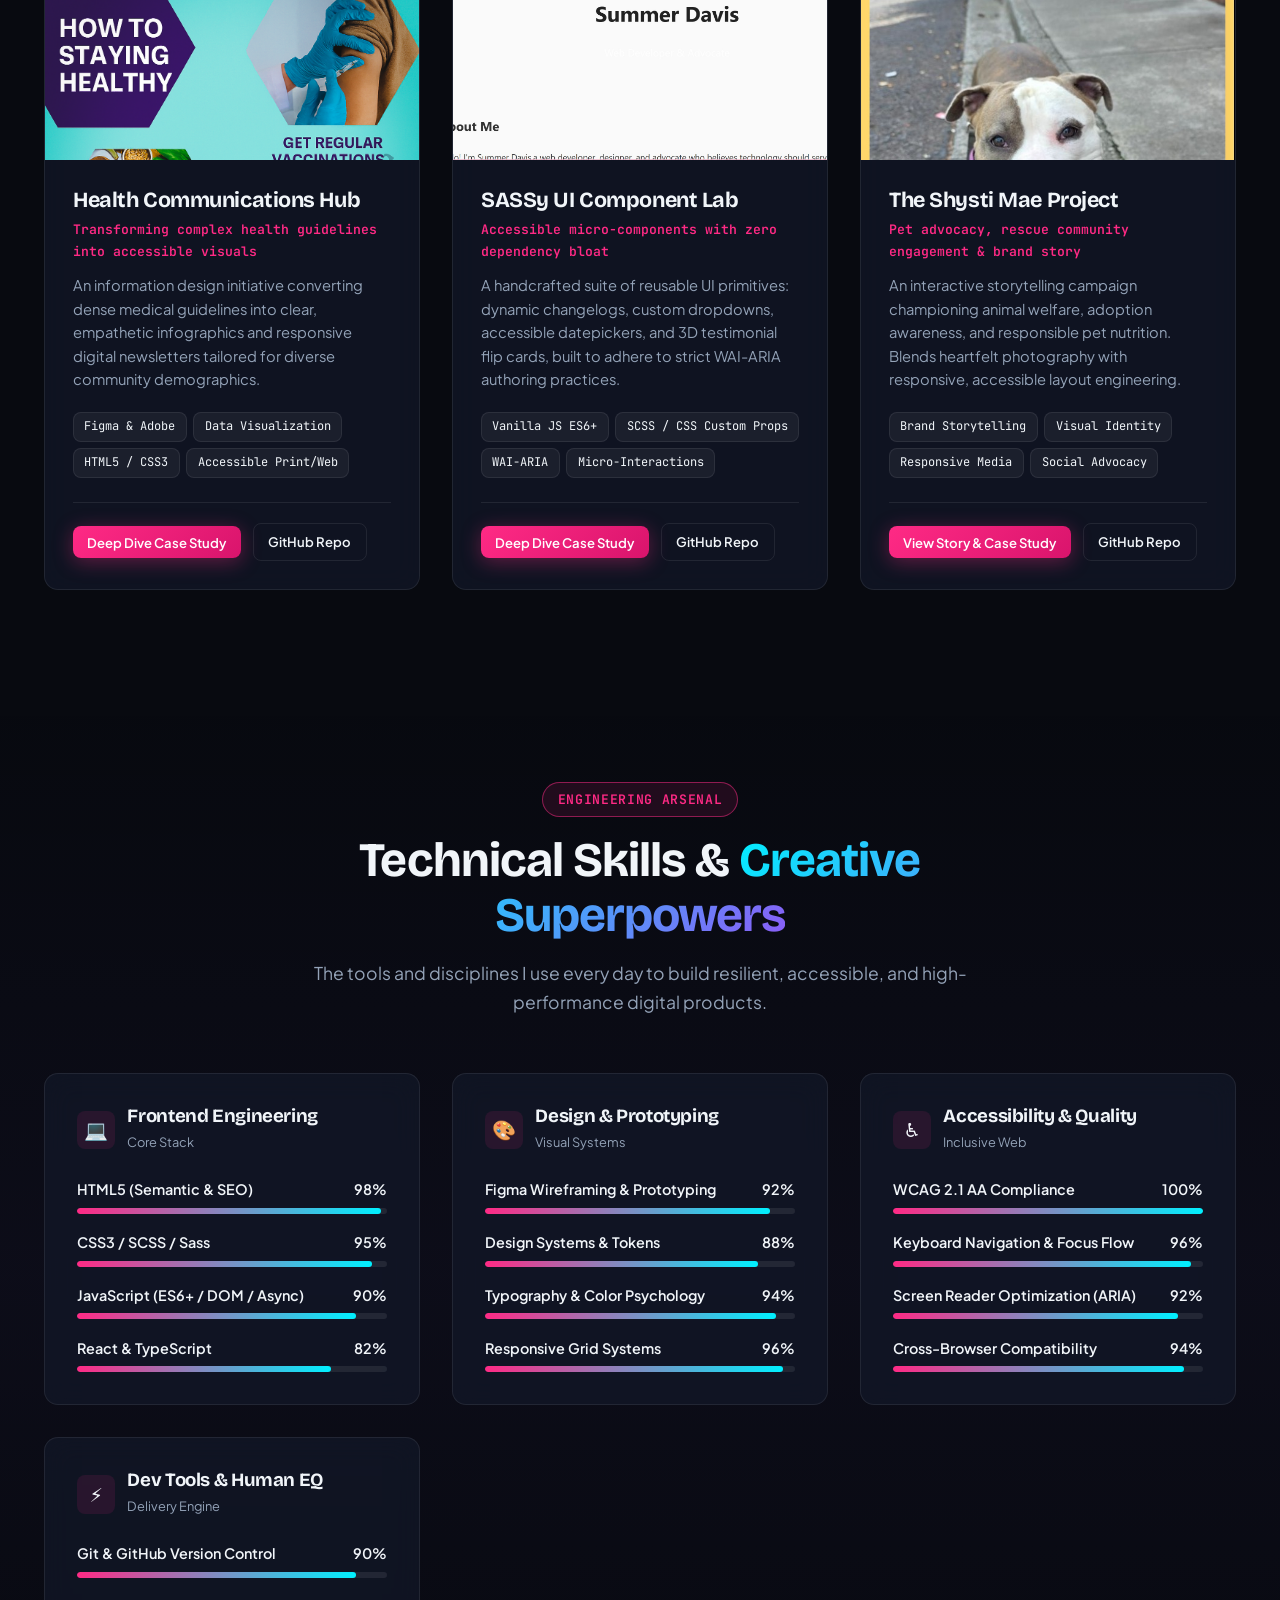
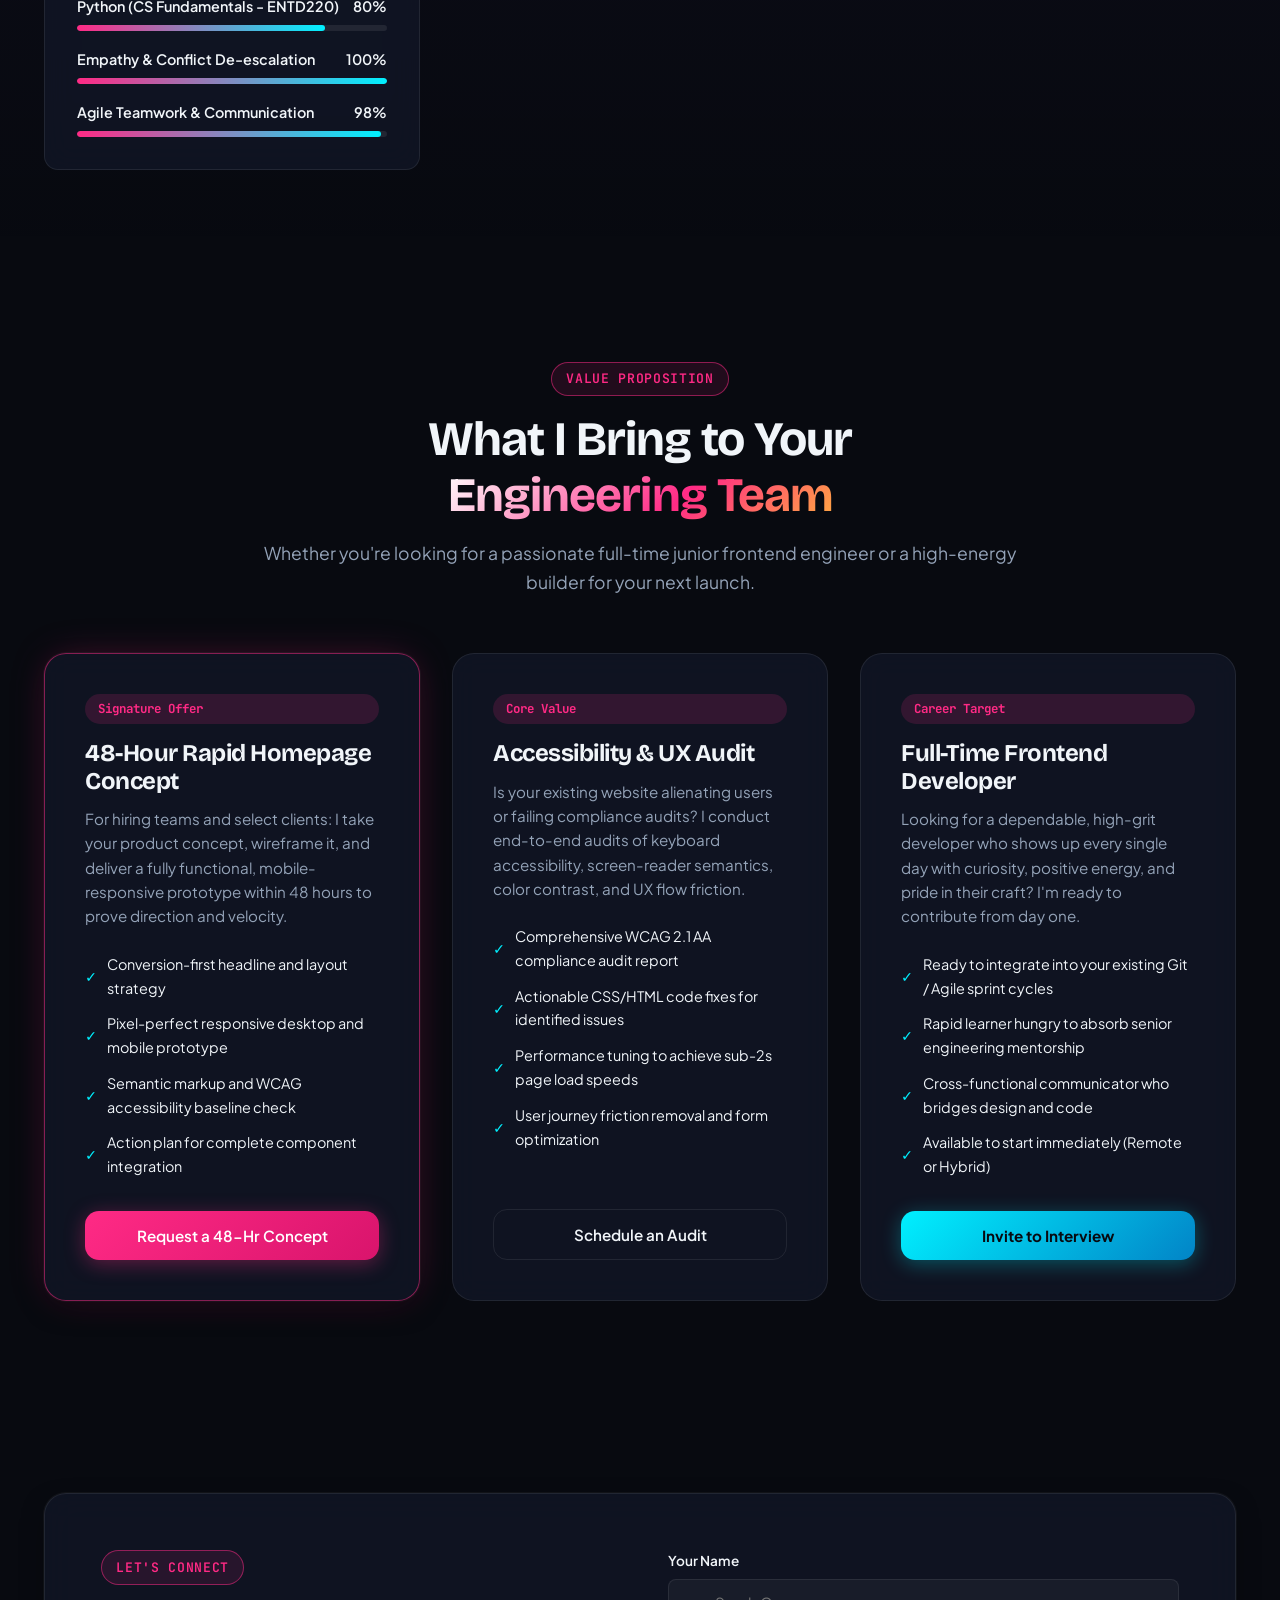
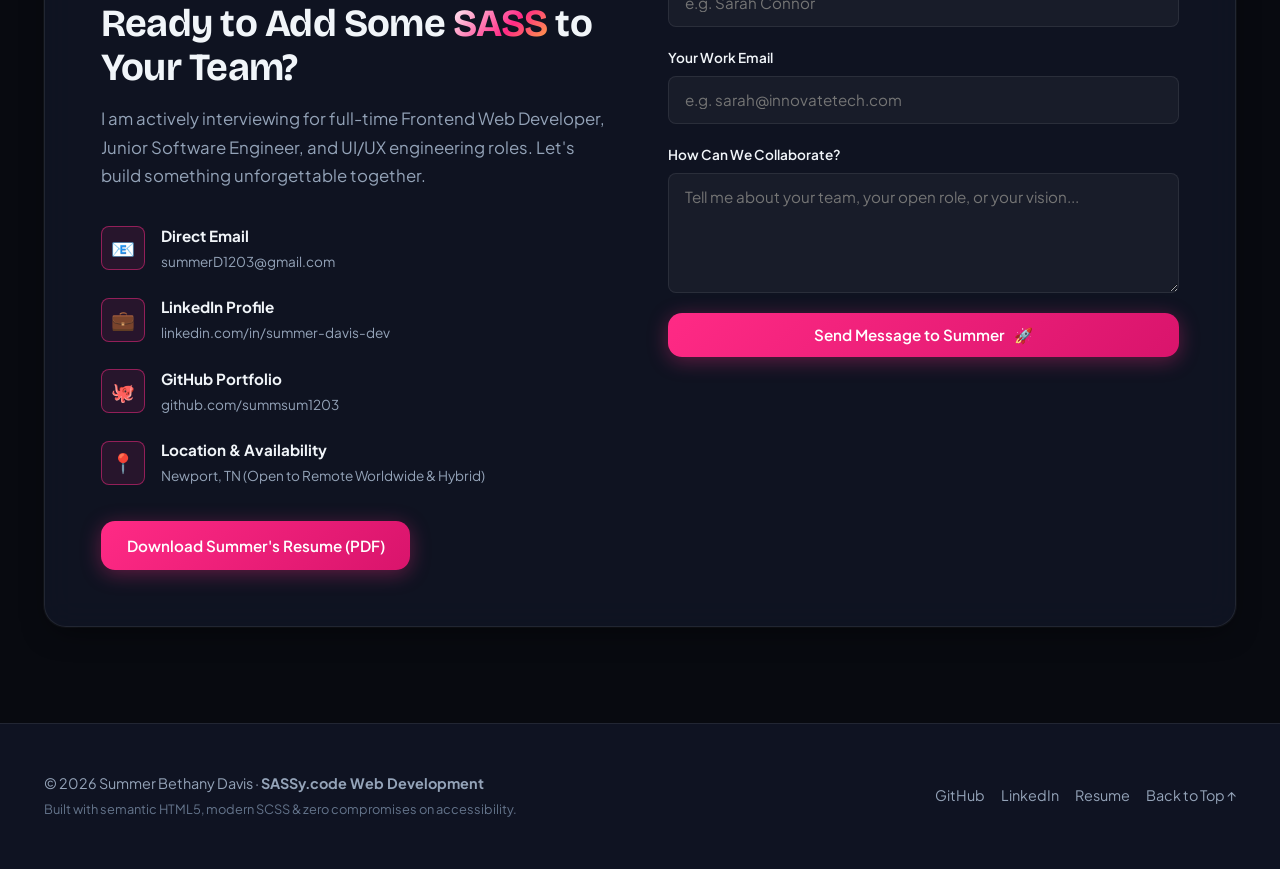
==== commit f26a2fc0: "Fix resume download links and update LinkedIn to summer-davis-dev" ====
--- a/index.html
+++ b/index.html
@@ -88,9 +88,9 @@
         </button>
 
         <!-- ATS Resume & Presentation Direct Links -->
-        <a href="assets/docs/Canva.png" download="Canva.png"
-          class="btn btn-outline btn-card" title="Download Resume">
-          <span>Resume</span>
+        <a href="assets/docs/Summer_Davis_Resume.pdf" download="Summer_Davis_Resume.pdf"
+          class="btn btn-outline btn-card" title="Download ATS Resume PDF">
+          <span>Resume PDF</span>
         </a>
         <a href="assets/docs/Summer_Davis_Portfolio_Presentation.pdf" target="_blank" rel="noopener"
           class="btn btn-outline btn-card" title="Open Canva Portfolio Presentation (PDF)">
@@ -886,8 +886,8 @@
             </div>
 
             <div>
-              <a href="assets/docs/Canva.png" download="Canva.png" class="btn btn-primary">
-                <span>Download Summer's Resume</span>
+              <a href="assets/docs/Summer_Davis_Resume.pdf" download="Summer_Davis_Resume.pdf" class="btn btn-primary">
+                <span>Download Summer's Resume (PDF)</span>
               </a>
             </div>
           </div>
@@ -937,9 +937,9 @@
 
       <div class="footer-socials">
         <a href="https://github.com/summsum1203" target="_blank" rel="noopener" class="social-link">GitHub</a>
-        <a href="https://www.linkedin.com/in/summer-davis-61a8296248" target="_blank" rel="noopener"
+        <a href="https://www.linkedin.com/in/summer-davis-dev" target="_blank" rel="noopener"
           class="social-link">LinkedIn</a>
-        <a href="assets/docs/Canva.pdf" target="_blank" class="social-link">Resume</a>
+        <a href="assets/docs/Summer_Davis_Resume.pdf" target="_blank" class="social-link">Resume</a>
         <a href="#hero" class="social-link">Back to Top ↑</a>
       </div>
     </div>
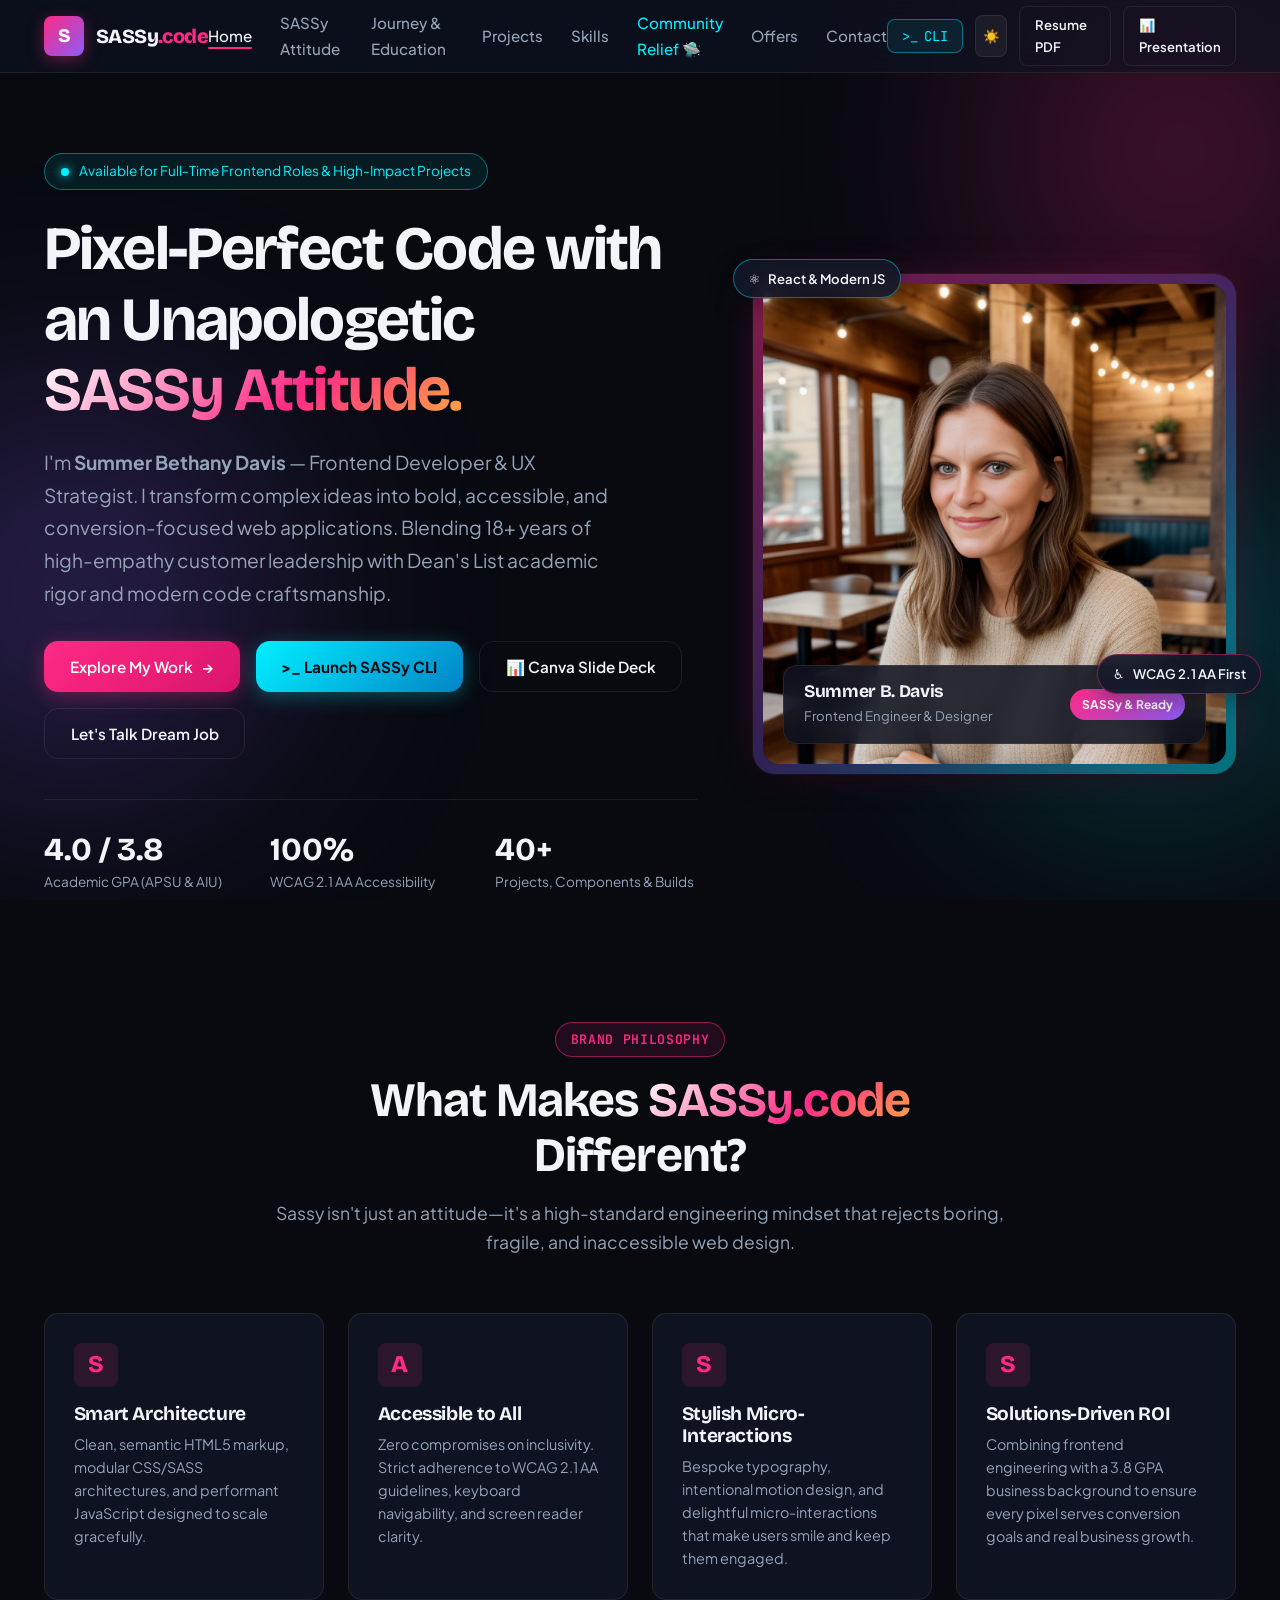
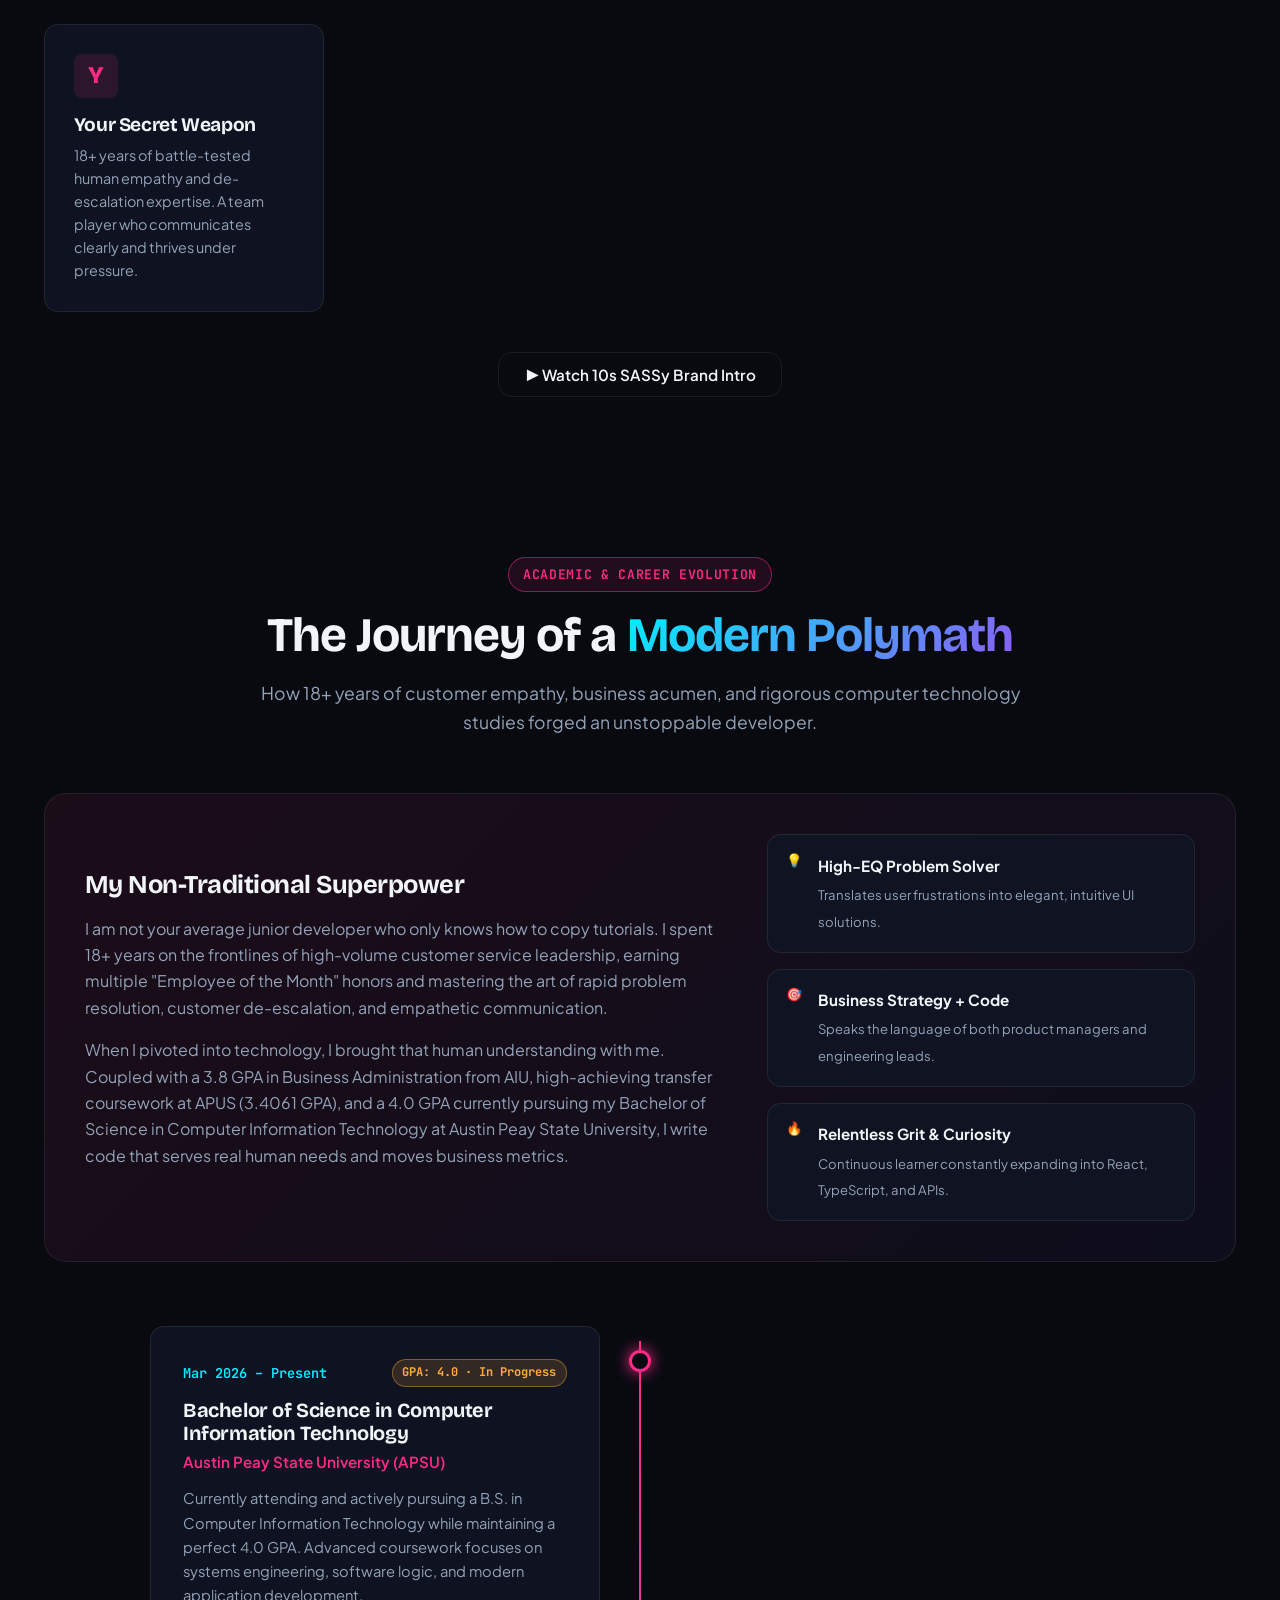
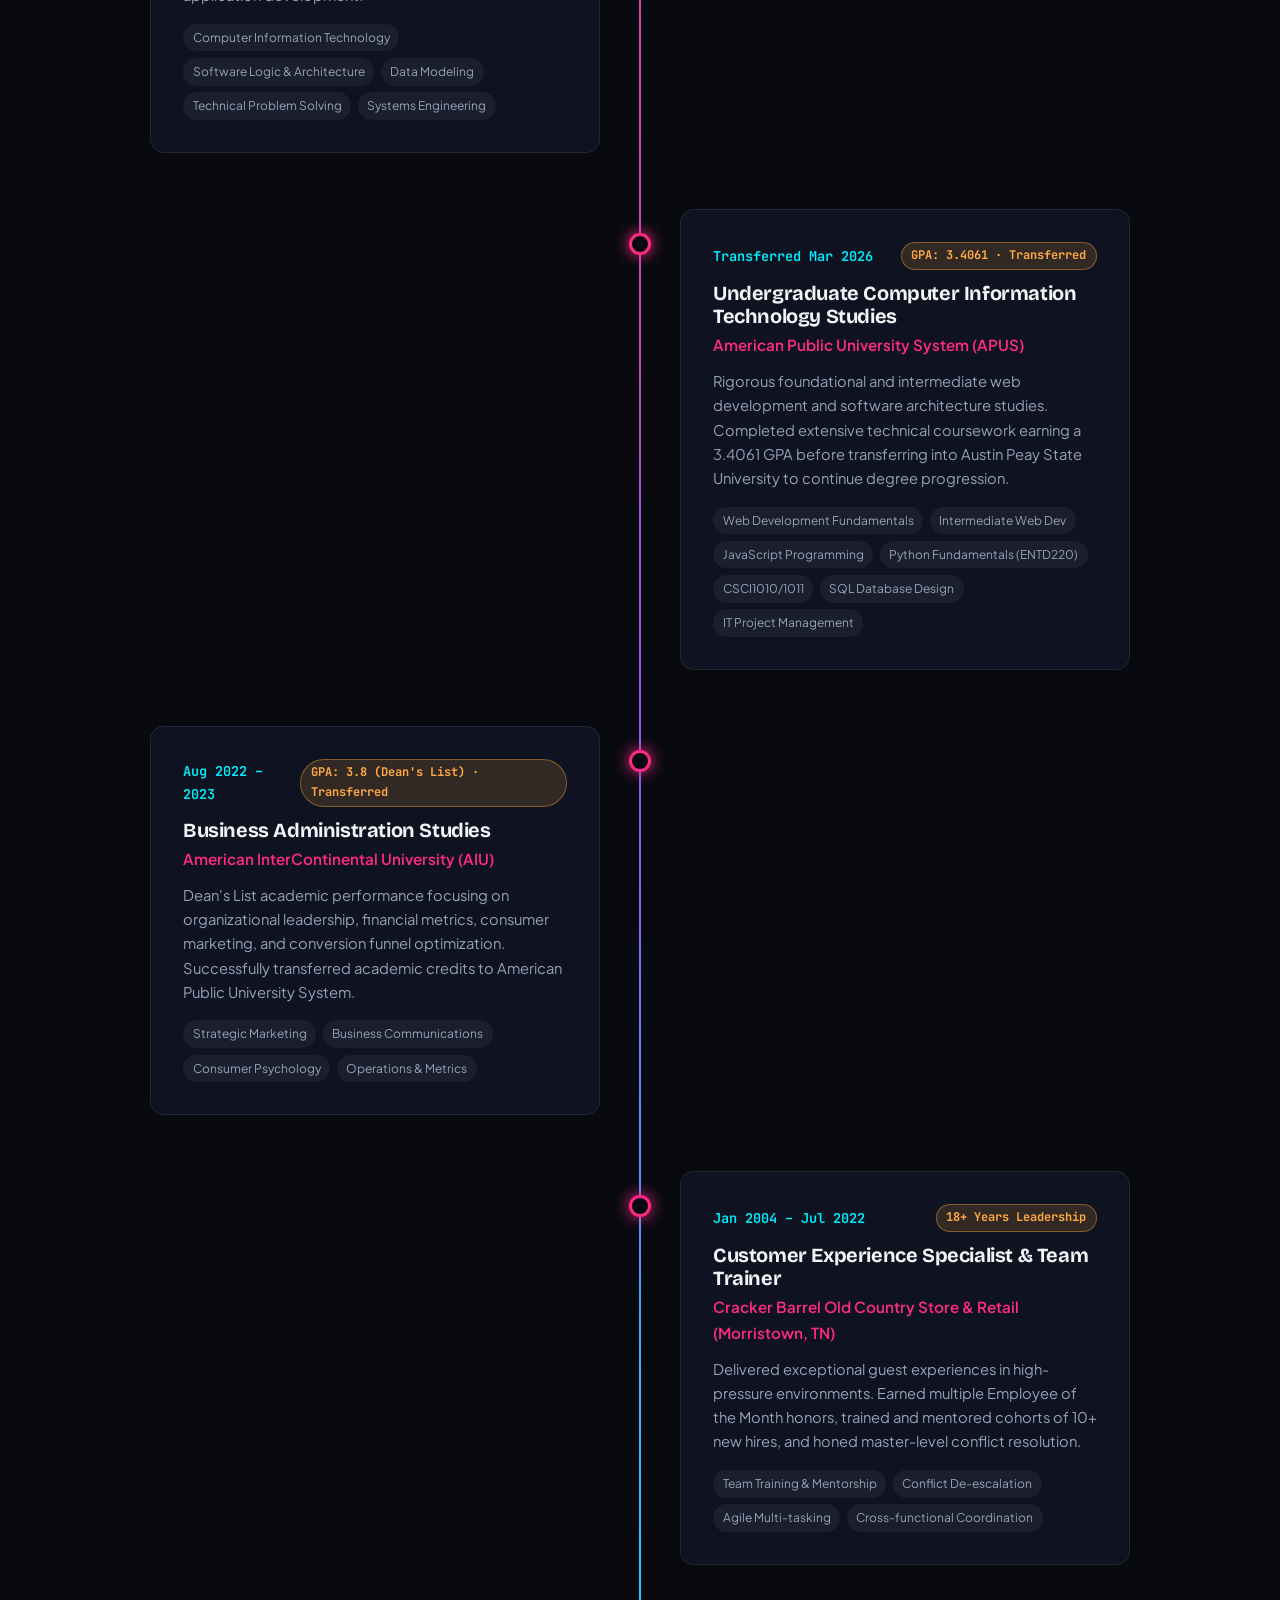
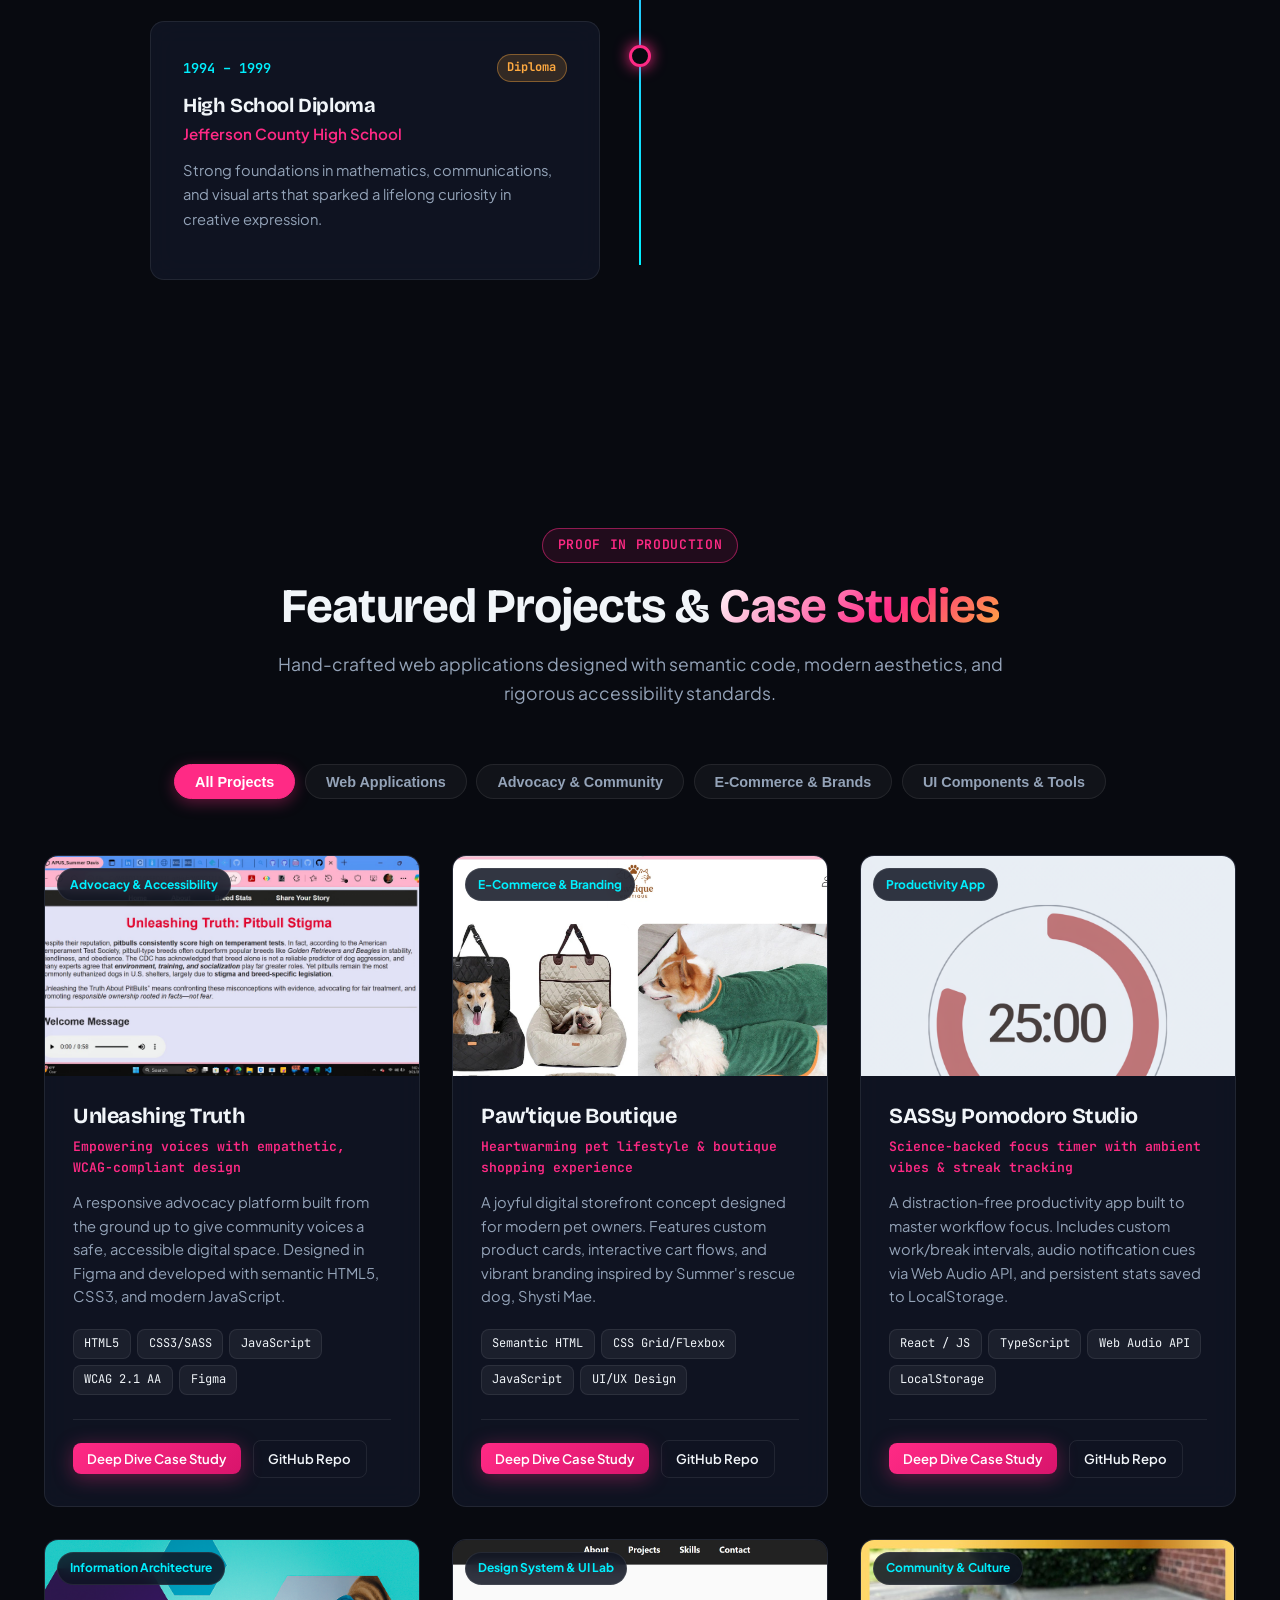
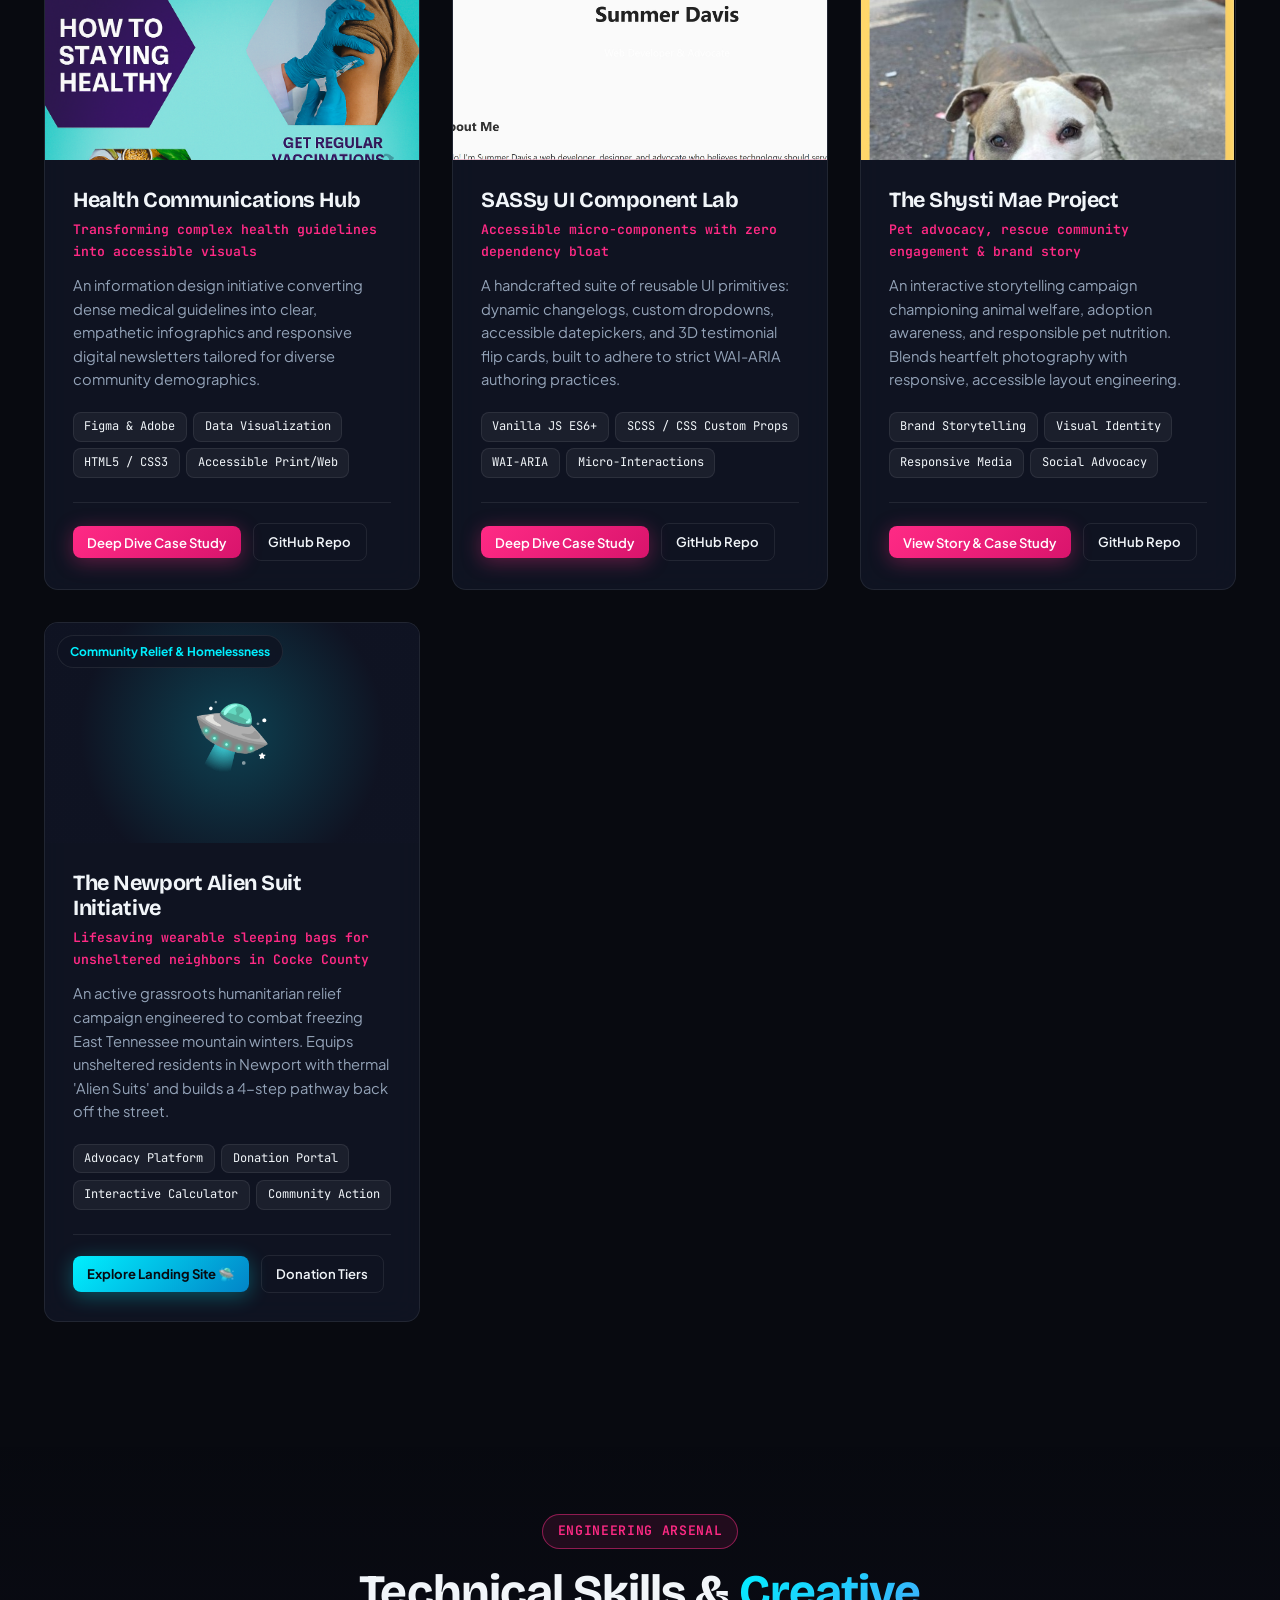
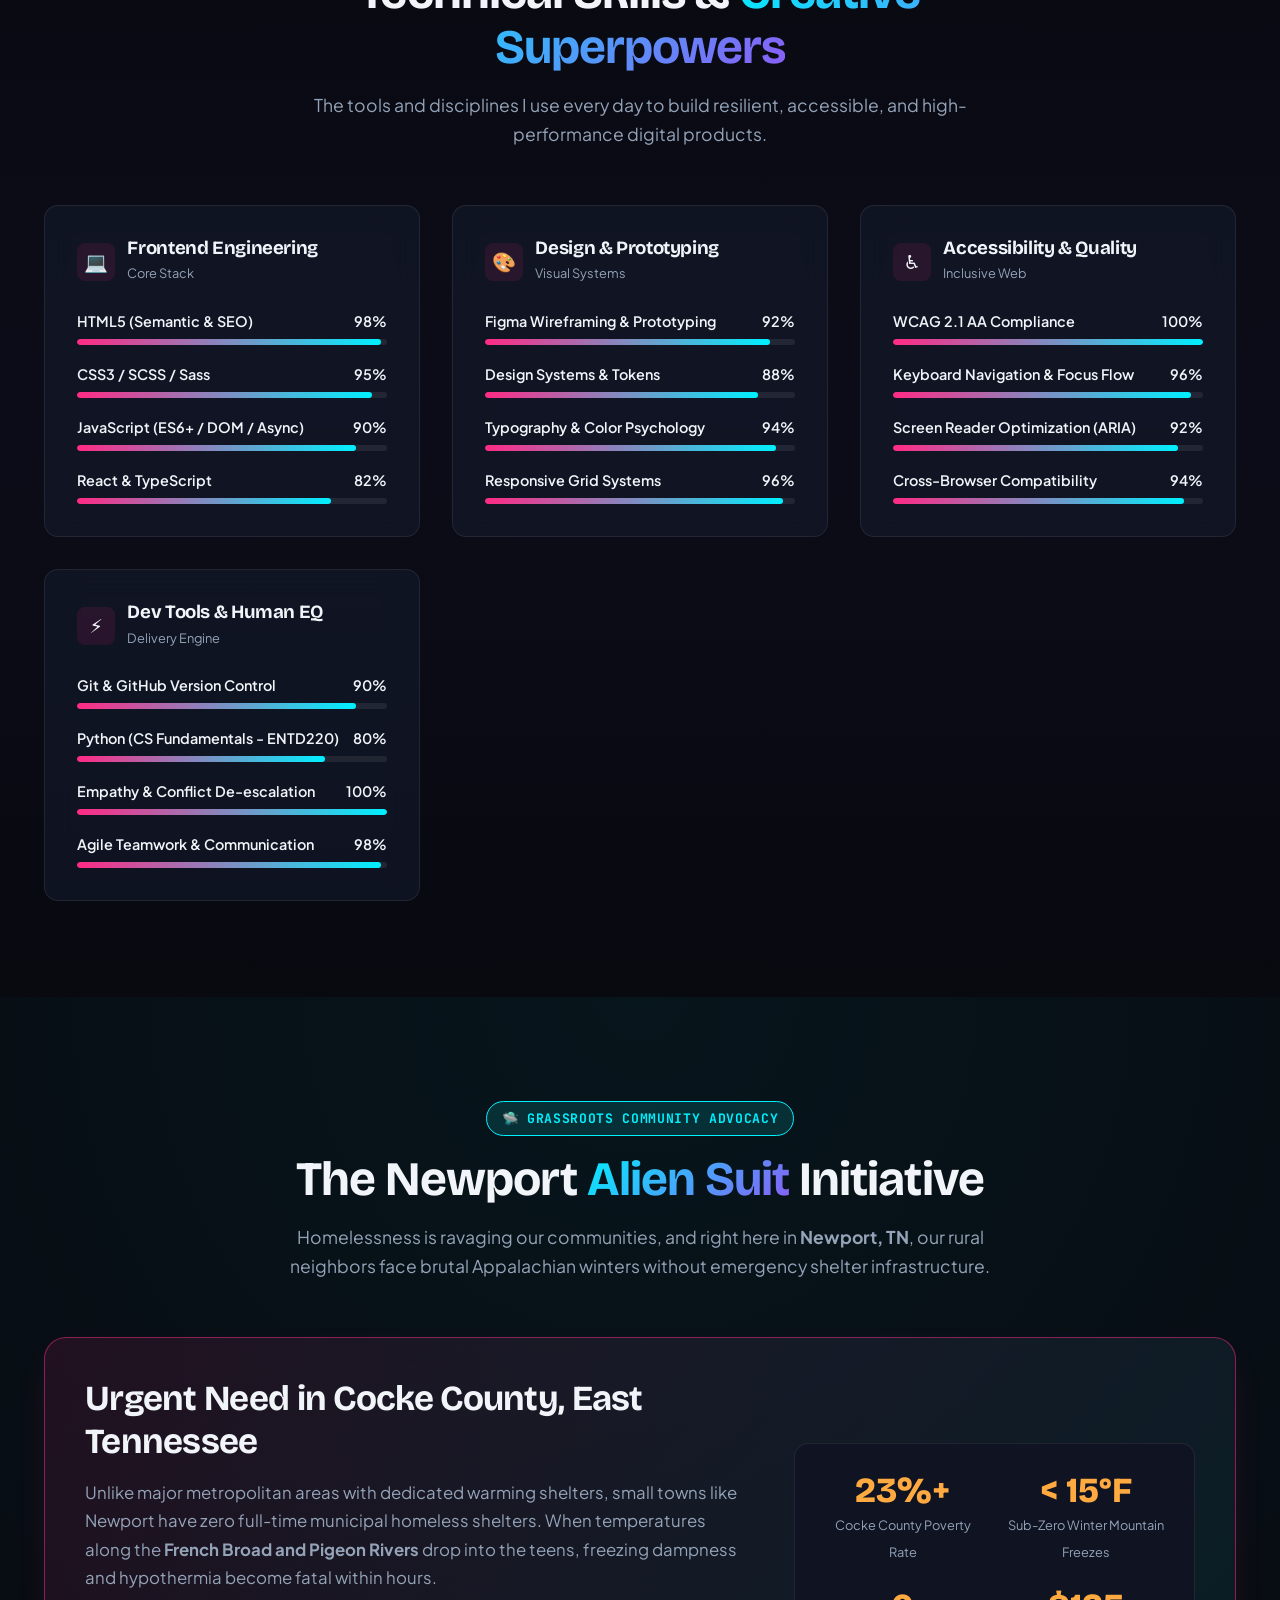
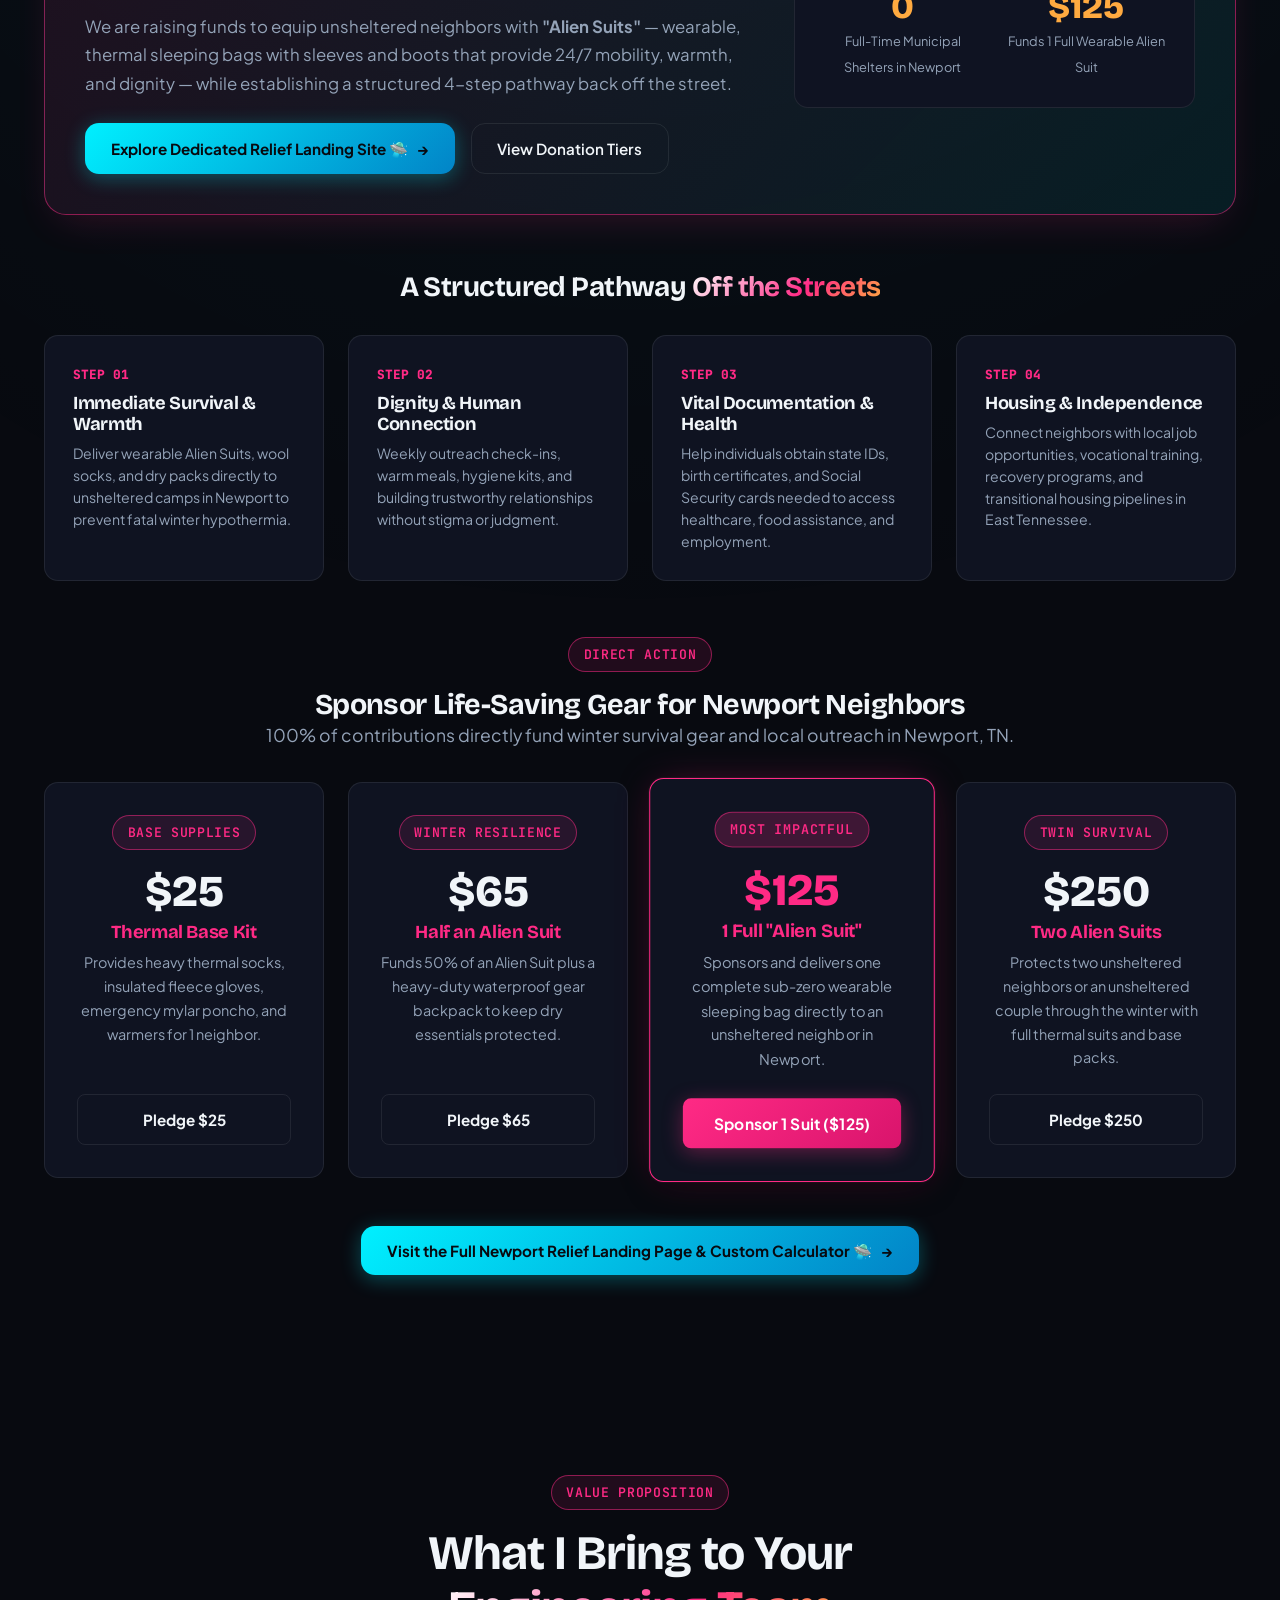
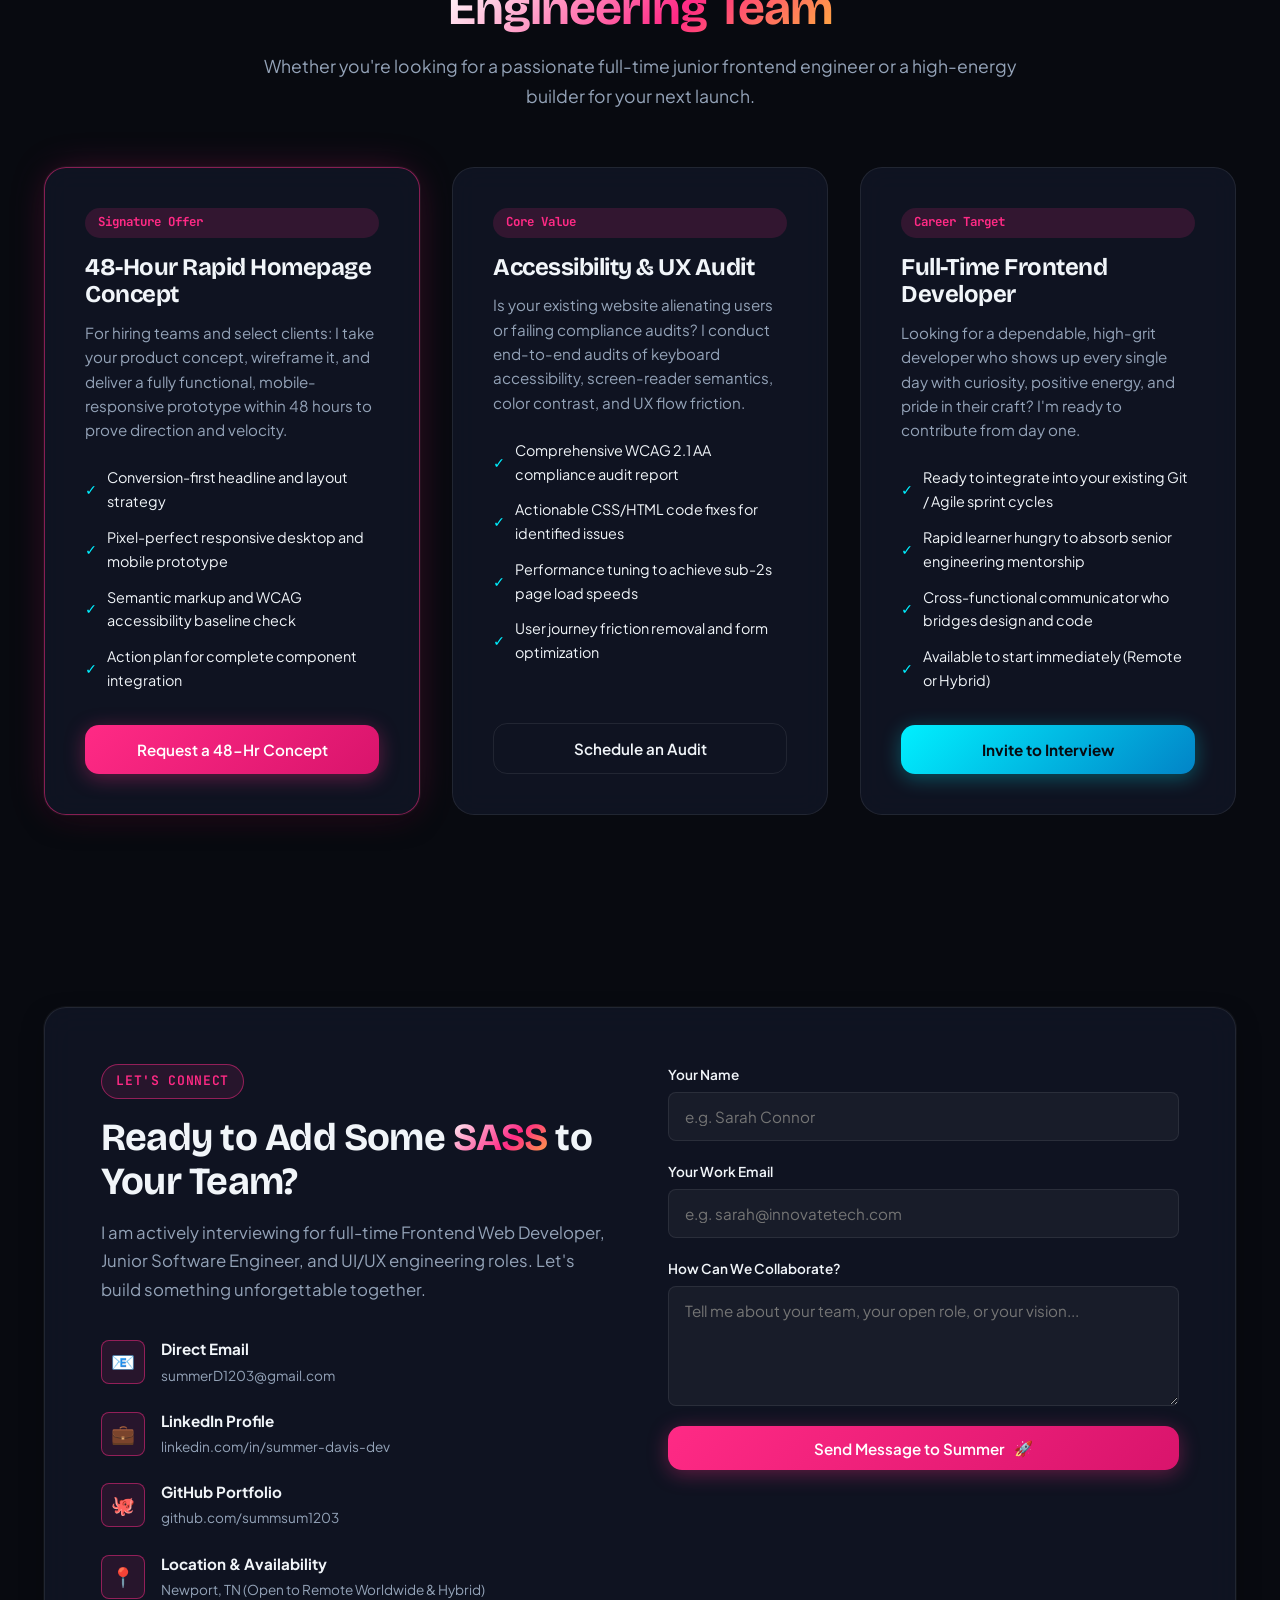
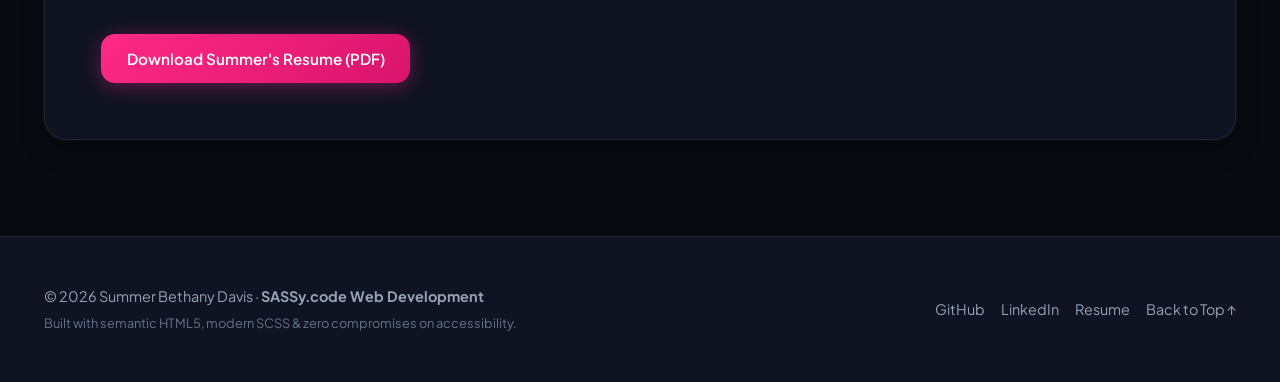
==== commit e4342d5f: "Add Newport Alien Suit community relief landing page, donation section, and interactive impact calcu" ====
--- a/index.html
+++ b/index.html
@@ -69,6 +69,7 @@
           <li><a href="#journey">Journey &amp; Education</a></li>
           <li><a href="#projects">Projects</a></li>
           <li><a href="#skills">Skills</a></li>
+          <li><a href="#relief" style="color: var(--cyber-cyan);">Community Relief 🛸</a></li>
           <li><a href="#offers">Offers</a></li>
           <li><a href="#contact">Contact</a></li>
         </ul>
@@ -610,6 +611,33 @@
             </div>
           </article>
 
+          <!-- Project 7: The Newport Alien Suit Initiative -->
+          <article class="project-card" data-category="advocacy web">
+            <div class="project-thumbnail">
+              <div style="width: 100%; height: 100%; background: radial-gradient(circle, rgba(0,240,255,0.2) 0%, rgba(15,19,34,0.95) 70%); display: flex; align-items: center; justify-content: center; font-size: 4rem;">
+                🛸
+              </div>
+              <span class="project-badge-overlay">Community Relief &amp; Homelessness</span>
+            </div>
+            <div class="project-body">
+              <h3>The Newport Alien Suit Initiative</h3>
+              <p class="project-punchline">Lifesaving wearable sleeping bags for unsheltered neighbors in Cocke County</p>
+              <p class="project-desc">
+                An active grassroots humanitarian relief campaign engineered to combat freezing East Tennessee mountain winters. Equips unsheltered residents in Newport with thermal 'Alien Suits' and builds a 4-step pathway back off the street.
+              </p>
+              <div class="project-tech-tags">
+                <span class="tech-tag">Advocacy Platform</span>
+                <span class="tech-tag">Donation Portal</span>
+                <span class="tech-tag">Interactive Calculator</span>
+                <span class="tech-tag">Community Action</span>
+              </div>
+              <div class="project-actions">
+                <a href="community-relief.html" class="btn btn-cyan btn-card">Explore Landing Site 🛸</a>
+                <a href="#relief" class="btn btn-outline btn-card">Donation Tiers</a>
+              </div>
+            </div>
+          </article>
+
         </div>
       </div>
     </section>
@@ -772,6 +800,148 @@
               </div>
             </div>
           </div>
+        </div>
+      </div>
+    </section>
+
+    <!-- COMMUNITY ADVOCACY: THE NEWPORT ALIEN SUIT RELIEF INITIATIVE -->
+    <section id="relief" class="relief-section" aria-labelledby="portfolio-relief-title">
+      <div class="container">
+        <div class="section-head">
+          <span class="relief-badge">🛸 Grassroots Community Advocacy</span>
+          <h2 id="portfolio-relief-title">The Newport <span class="gradient-cyan">Alien Suit</span> Initiative</h2>
+          <p>
+            Homelessness is ravaging our communities, and right here in <strong>Newport, TN</strong>, our rural neighbors face brutal Appalachian winters without emergency shelter infrastructure.
+          </p>
+        </div>
+
+        <!-- Newport Crisis Spotlight -->
+        <div class="local-focus-banner">
+          <div class="local-focus-grid">
+            <div>
+              <h3 class="local-headline">Urgent Need in Cocke County, East Tennessee</h3>
+              <p class="local-copy">
+                Unlike major metropolitan areas with dedicated warming shelters, small towns like Newport have zero full-time municipal homeless shelters. When temperatures along the <strong>French Broad and Pigeon Rivers</strong> drop into the teens, freezing dampness and hypothermia become fatal within hours.
+              </p>
+              <p class="local-copy">
+                We are raising funds to equip unsheltered neighbors with <strong>"Alien Suits"</strong> — wearable, thermal sleeping bags with sleeves and boots that provide 24/7 mobility, warmth, and dignity — while establishing a structured 4-step pathway back off the street.
+              </p>
+              <div style="display: flex; gap: 1rem; flex-wrap: wrap; margin-top: 1.5rem;">
+                <a href="community-relief.html" class="btn btn-cyan">
+                  <span>Explore Dedicated Relief Landing Site 🛸</span>
+                  <span aria-hidden="true">→</span>
+                </a>
+                <a href="#relief-donate" class="btn btn-outline">
+                  <span>View Donation Tiers</span>
+                </a>
+              </div>
+            </div>
+
+            <div class="relief-stats-box">
+              <div>
+                <span class="relief-stat-number">23%+</span>
+                <span class="relief-stat-label">Cocke County Poverty Rate</span>
+              </div>
+              <div>
+                <span class="relief-stat-number">&lt; 15°F</span>
+                <span class="relief-stat-label">Sub-Zero Winter Mountain Freezes</span>
+              </div>
+              <div>
+                <span class="relief-stat-number">0</span>
+                <span class="relief-stat-label">Full-Time Municipal Shelters in Newport</span>
+              </div>
+              <div>
+                <span class="relief-stat-number">$125</span>
+                <span class="relief-stat-label">Funds 1 Full Wearable Alien Suit</span>
+              </div>
+            </div>
+          </div>
+        </div>
+
+        <!-- 4-Step Pathway to Rebuilding Lives -->
+        <div style="margin-bottom: 3.5rem;">
+          <h3 style="text-align: center; font-size: 1.75rem; margin-bottom: 2rem;">A Structured Pathway <span class="gradient-text">Off the Streets</span></h3>
+          <div class="pathway-grid">
+            <article class="pathway-card">
+              <span class="pathway-step-num">Step 01</span>
+              <h4>Immediate Survival &amp; Warmth</h4>
+              <p>Deliver wearable Alien Suits, wool socks, and dry packs directly to unsheltered camps in Newport to prevent fatal winter hypothermia.</p>
+            </article>
+
+            <article class="pathway-card">
+              <span class="pathway-step-num">Step 02</span>
+              <h4>Dignity &amp; Human Connection</h4>
+              <p>Weekly outreach check-ins, warm meals, hygiene kits, and building trustworthy relationships without stigma or judgment.</p>
+            </article>
+
+            <article class="pathway-card">
+              <span class="pathway-step-num">Step 03</span>
+              <h4>Vital Documentation &amp; Health</h4>
+              <p>Help individuals obtain state IDs, birth certificates, and Social Security cards needed to access healthcare, food assistance, and employment.</p>
+            </article>
+
+            <article class="pathway-card">
+              <span class="pathway-step-num">Step 04</span>
+              <h4>Housing &amp; Independence</h4>
+              <p>Connect neighbors with local job opportunities, vocational training, recovery programs, and transitional housing pipelines in East Tennessee.</p>
+            </article>
+          </div>
+        </div>
+
+        <!-- Donation Tiers Grid -->
+        <div id="relief-donate" class="section-head" style="margin-bottom: 2rem;">
+          <span class="section-tag">Direct Action</span>
+          <h3 style="font-size: 1.8rem;">Sponsor Life-Saving Gear for Newport Neighbors</h3>
+          <p>100% of contributions directly fund winter survival gear and local outreach in Newport, TN.</p>
+        </div>
+
+        <div class="donation-grid">
+          <article class="donation-tier-card">
+            <span class="section-tag" style="margin: 0 auto 0.5rem;">Base Supplies</span>
+            <div class="tier-amount">$25</div>
+            <h4 class="tier-title">Thermal Base Kit</h4>
+            <p class="tier-desc">Provides heavy thermal socks, insulated fleece gloves, emergency mylar poncho, and warmers for 1 neighbor.</p>
+            <a href="mailto:summerD1203@gmail.com?subject=Donation%20Pledge:%20$25%20Thermal%20Base%20Kit&body=Hi%20Summer,%20I%20would%20like%20to%20donate%20$25%20to%20support%20the%20Newport%20Thermal%20Base%20Kit%20fund!" class="btn btn-outline btn-donate">
+              <span>Pledge $25</span>
+            </a>
+          </article>
+
+          <article class="donation-tier-card">
+            <span class="section-tag" style="margin: 0 auto 0.5rem;">Winter Resilience</span>
+            <div class="tier-amount">$65</div>
+            <h4 class="tier-title">Half an Alien Suit</h4>
+            <p class="tier-desc">Funds 50% of an Alien Suit plus a heavy-duty waterproof gear backpack to keep dry essentials protected.</p>
+            <a href="mailto:summerD1203@gmail.com?subject=Donation%20Pledge:%20$65%20Half%20Alien%20Suit&body=Hi%20Summer,%20I%20would%20like%20to%20donate%20$65%20to%20sponsor%20half%20an%20Alien%20Suit%20for%20a%20Newport%20neighbor!" class="btn btn-outline btn-donate">
+              <span>Pledge $65</span>
+            </a>
+          </article>
+
+          <article class="donation-tier-card featured-tier">
+            <span class="section-tag" style="margin: 0 auto 0.5rem; background: rgba(255,42,133,0.2);">Most Impactful</span>
+            <div class="tier-amount" style="color: var(--sassy-pink);">$125</div>
+            <h4 class="tier-title">1 Full "Alien Suit"</h4>
+            <p class="tier-desc">Sponsors and delivers one complete sub-zero wearable sleeping bag directly to an unsheltered neighbor in Newport.</p>
+            <a href="mailto:summerD1203@gmail.com?subject=Donation%20Pledge:%20$125%20Full%20Alien%20Suit%20Sponsorship&body=Hi%20Summer,%20I%20would%20like%20to%20sponsor%20a%20full%20Alien%20Suit%20($125)%20for%20an%20unsheltered%20neighbor%20in%20Newport,%20TN!" class="btn btn-primary btn-donate">
+              <span>Sponsor 1 Suit ($125)</span>
+            </a>
+          </article>
+
+          <article class="donation-tier-card">
+            <span class="section-tag" style="margin: 0 auto 0.5rem;">Twin Survival</span>
+            <div class="tier-amount">$250</div>
+            <h4 class="tier-title">Two Alien Suits</h4>
+            <p class="tier-desc">Protects two unsheltered neighbors or an unsheltered couple through the winter with full thermal suits and base packs.</p>
+            <a href="mailto:summerD1203@gmail.com?subject=Donation%20Pledge:%20$250%20Two%20Alien%20Suits&body=Hi%20Summer,%20I%20would%20like%20to%20sponsor%20two%20full%20Alien%20Suits%20($250)%20for%20unsheltered%20neighbors%20in%20Newport,%20TN!" class="btn btn-outline btn-donate">
+              <span>Pledge $250</span>
+            </a>
+          </article>
+        </div>
+
+        <div style="text-align: center; margin-top: 2rem;">
+          <a href="community-relief.html" class="btn btn-cyan">
+            <span>Visit the Full Newport Relief Landing Page &amp; Custom Calculator 🛸</span>
+            <span aria-hidden="true">→</span>
+          </a>
         </div>
       </div>
     </section>
--- a/css/style.css
+++ b/css/style.css
@@ -1580,6 +1580,279 @@
   }
 }
 
+/* --- COMMUNITY ADVOCACY & ALIEN SUIT RELIEF INITIATIVE --- */
+.relief-section {
+  padding: 6.5rem 0;
+  position: relative;
+  background: radial-gradient(circle at 50% 0%, rgba(0, 240, 255, 0.05) 0%, transparent 60%);
+}
+
+.relief-badge {
+  display: inline-flex;
+  align-items: center;
+  gap: 0.5rem;
+  padding: 0.35rem 0.9rem;
+  border-radius: var(--radius-full);
+  background: rgba(0, 240, 255, 0.12);
+  border: 1px solid var(--cyber-cyan);
+  color: var(--cyber-cyan);
+  font-family: var(--font-code);
+  font-size: 0.82rem;
+  font-weight: 700;
+  text-transform: uppercase;
+  letter-spacing: 0.05em;
+  margin-bottom: 1rem;
+}
+
+.local-focus-banner {
+  background: linear-gradient(135deg, rgba(255, 42, 133, 0.1) 0%, rgba(0, 240, 255, 0.08) 100%);
+  border: 1px solid var(--border-active);
+  border-radius: var(--radius-lg);
+  padding: 2.5rem;
+  margin-bottom: 3.5rem;
+  box-shadow: 0 15px 40px -15px rgba(255, 42, 133, 0.2);
+}
+
+.local-focus-grid {
+  display: grid;
+  grid-template-columns: 1.25fr 0.75fr;
+  gap: 2.5rem;
+  align-items: center;
+}
+
+.local-headline {
+  font-size: clamp(1.6rem, 3vw, 2.2rem);
+  margin-bottom: 1rem;
+  line-height: 1.2;
+}
+
+.local-copy {
+  color: var(--text-muted);
+  font-size: 1.05rem;
+  line-height: 1.7;
+  margin-bottom: 1.25rem;
+}
+
+.relief-stats-box {
+  background: var(--bg-surface);
+  border: 1px solid var(--border-subtle);
+  border-radius: var(--radius-md);
+  padding: 1.75rem;
+  display: grid;
+  grid-template-columns: 1fr 1fr;
+  gap: 1.5rem;
+  text-align: center;
+}
+
+.relief-stat-number {
+  font-family: var(--font-display);
+  font-size: 2.2rem;
+  font-weight: 800;
+  color: var(--warm-amber);
+  line-height: 1.1;
+  display: block;
+}
+
+.relief-stat-label {
+  font-size: 0.8rem;
+  color: var(--text-muted);
+  margin-top: 0.35rem;
+}
+
+/* Alien Suit Concept Card */
+.suit-concept-card {
+  background: var(--bg-card);
+  backdrop-filter: blur(14px);
+  border: 1px solid var(--border-cyan);
+  border-radius: var(--radius-lg);
+  padding: 2.5rem;
+  margin-bottom: 3.5rem;
+  box-shadow: 0 0 30px -10px var(--cyber-cyan-glow);
+}
+
+.suit-concept-grid {
+  display: grid;
+  grid-template-columns: 1fr 1fr;
+  gap: 3rem;
+  align-items: center;
+}
+
+.suit-diagram-visual {
+  position: relative;
+  background: radial-gradient(circle, rgba(0, 240, 255, 0.15) 0%, rgba(15, 19, 34, 0.95) 70%);
+  border: 1px solid var(--border-cyan);
+  border-radius: var(--radius-md);
+  padding: 2.5rem 2rem;
+  text-align: center;
+  overflow: hidden;
+}
+
+.suit-graphic {
+  font-size: 4.5rem;
+  margin-bottom: 1rem;
+  display: inline-block;
+  filter: drop-shadow(0 0 20px var(--cyber-cyan));
+  animation: floatPill 5s ease-in-out infinite alternate;
+}
+
+.suit-feature-list {
+  list-style: none;
+  display: flex;
+  flex-direction: column;
+  gap: 1rem;
+  margin-top: 1.5rem;
+}
+
+.suit-feature-item {
+  display: flex;
+  align-items: flex-start;
+  gap: 0.75rem;
+  font-size: 0.95rem;
+}
+
+.suit-feature-icon {
+  color: var(--cyber-cyan);
+  font-size: 1.2rem;
+  line-height: 1;
+}
+
+/* Pathway to Recovery (4 Steps) */
+.pathway-grid {
+  display: grid;
+  grid-template-columns: repeat(auto-fit, minmax(240px, 1fr));
+  gap: 1.5rem;
+  margin-bottom: 3.5rem;
+}
+
+.pathway-card {
+  background: var(--bg-card);
+  border: 1px solid var(--border-subtle);
+  border-radius: var(--radius-md);
+  padding: 1.75rem;
+  position: relative;
+  transition: all var(--transition-smooth);
+}
+
+.pathway-card:hover {
+  transform: translateY(-5px);
+  border-color: var(--border-active);
+  box-shadow: var(--shadow-card);
+}
+
+.pathway-step-num {
+  font-family: var(--font-code);
+  font-size: 0.8rem;
+  font-weight: 800;
+  color: var(--sassy-pink);
+  text-transform: uppercase;
+  margin-bottom: 0.5rem;
+  display: block;
+}
+
+.pathway-card h4 {
+  font-size: 1.15rem;
+  margin-bottom: 0.5rem;
+}
+
+.pathway-card p {
+  color: var(--text-muted);
+  font-size: 0.88rem;
+  line-height: 1.55;
+}
+
+/* Donation Tiers Grid */
+.donation-grid {
+  display: grid;
+  grid-template-columns: repeat(auto-fit, minmax(260px, 1fr));
+  gap: 1.5rem;
+  margin-bottom: 3rem;
+}
+
+.donation-tier-card {
+  background: var(--bg-card);
+  border: 1px solid var(--border-subtle);
+  border-radius: var(--radius-md);
+  padding: 2rem;
+  display: flex;
+  flex-direction: column;
+  text-align: center;
+  transition: all var(--transition-smooth);
+  position: relative;
+}
+
+.donation-tier-card.featured-tier {
+  border-color: var(--sassy-pink);
+  box-shadow: var(--shadow-card), var(--shadow-glow);
+  transform: scale(1.02);
+}
+
+.donation-tier-card:hover {
+  transform: translateY(-6px) scale(1.02);
+  border-color: var(--border-active);
+}
+
+.tier-amount {
+  font-family: var(--font-display);
+  font-size: 2.75rem;
+  font-weight: 800;
+  color: var(--text-main);
+  line-height: 1;
+  margin: 0.75rem 0 0.5rem;
+}
+
+.tier-title {
+  font-size: 1.15rem;
+  color: var(--sassy-pink);
+  font-weight: 700;
+  margin-bottom: 0.5rem;
+}
+
+.tier-desc {
+  color: var(--text-muted);
+  font-size: 0.9rem;
+  margin-bottom: 1.5rem;
+  flex-grow: 1;
+}
+
+.btn-donate {
+  width: 100%;
+  padding: 0.75rem 1rem;
+  border-radius: var(--radius-sm);
+  font-weight: 700;
+  cursor: pointer;
+  text-decoration: none;
+  display: inline-flex;
+  align-items: center;
+  justify-content: center;
+  gap: 0.5rem;
+}
+
+/* Interactive Donation Calculator Box */
+.donation-calc-box {
+  background: linear-gradient(135deg, rgba(18, 24, 41, 0.9), rgba(15, 19, 34, 0.95));
+  border: 1px solid var(--border-cyan);
+  border-radius: var(--radius-lg);
+  padding: 2.5rem;
+  text-align: center;
+  box-shadow: 0 10px 30px rgba(0, 0, 0, 0.5);
+}
+
+.calc-impact-display {
+  font-size: 1.3rem;
+  font-weight: 700;
+  color: var(--cyber-cyan);
+  margin: 1.5rem 0;
+  min-height: 2rem;
+}
+
+@media (max-width: 992px) {
+  .local-focus-grid,
+  .suit-concept-grid {
+    grid-template-columns: 1fr;
+    gap: 2rem;
+  }
+}
+
 /* Keyframe Animations */
 @keyframes fadeInCard {
   from {
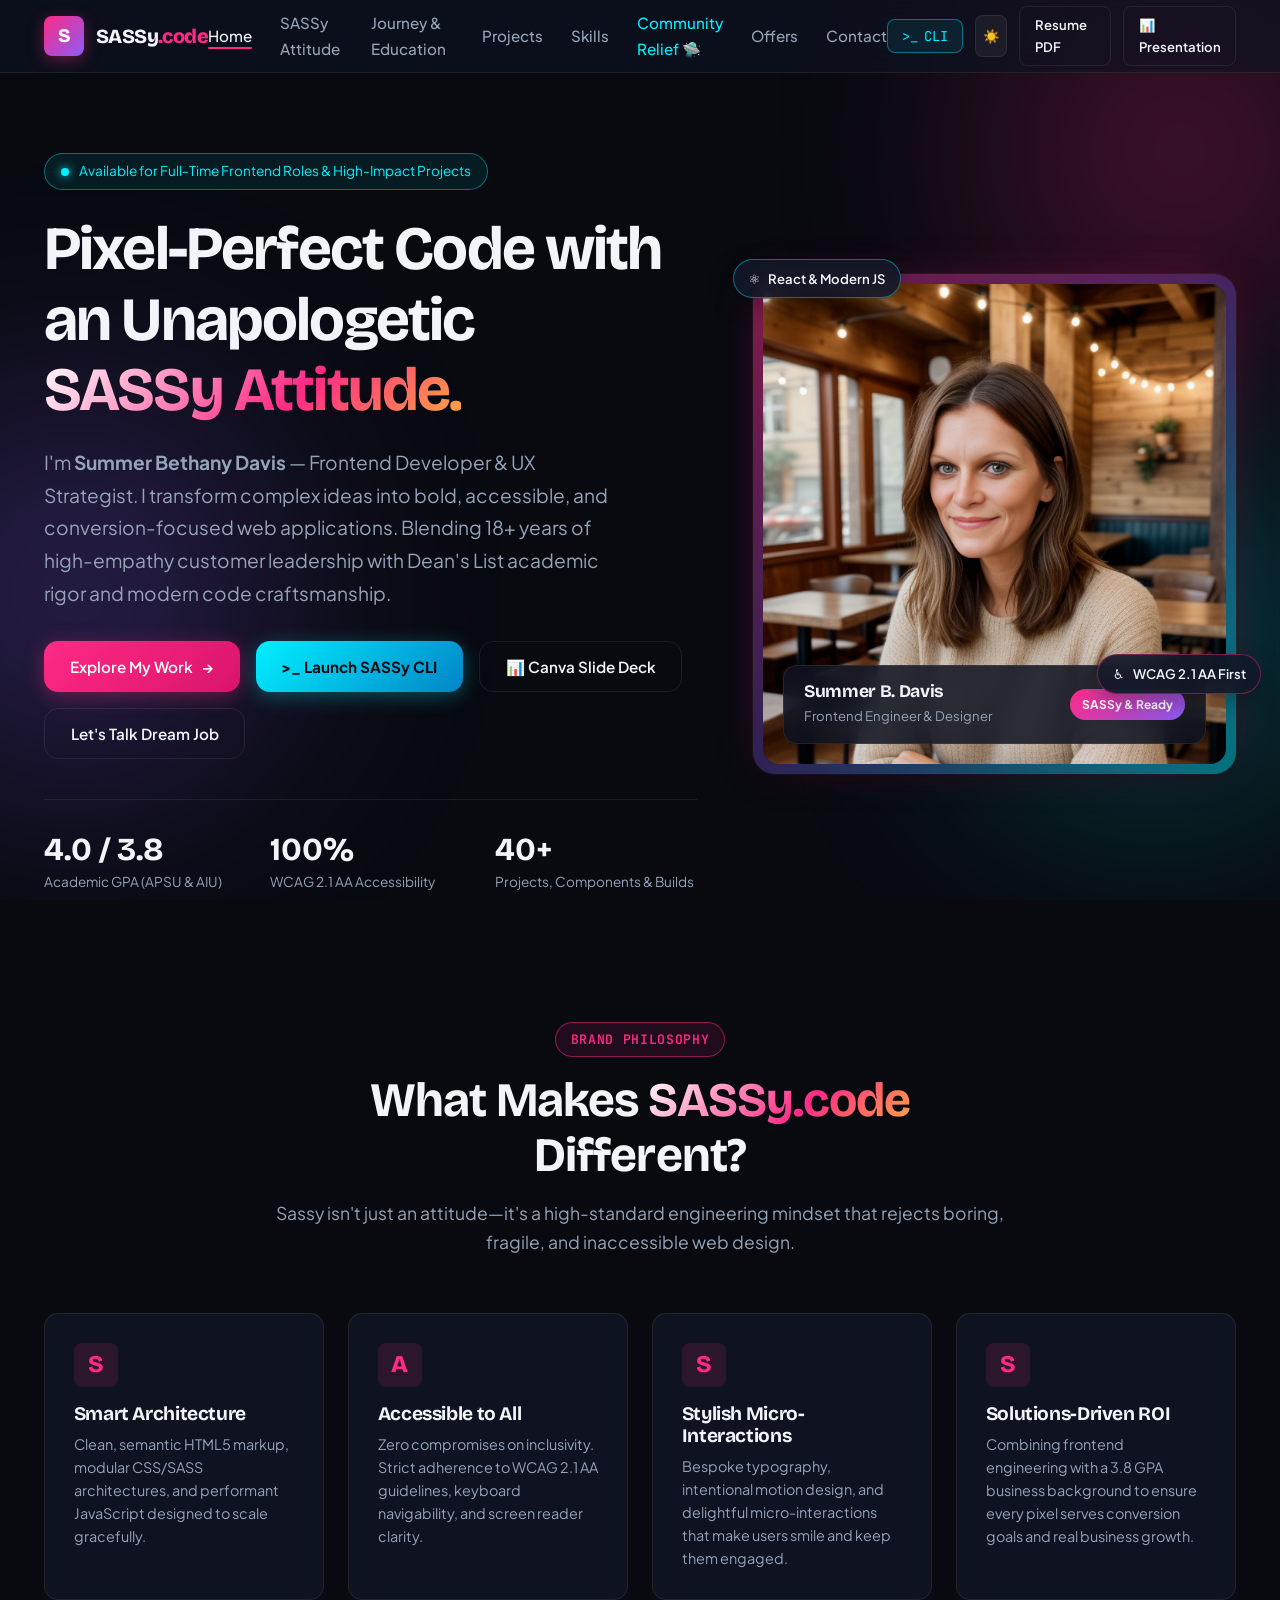
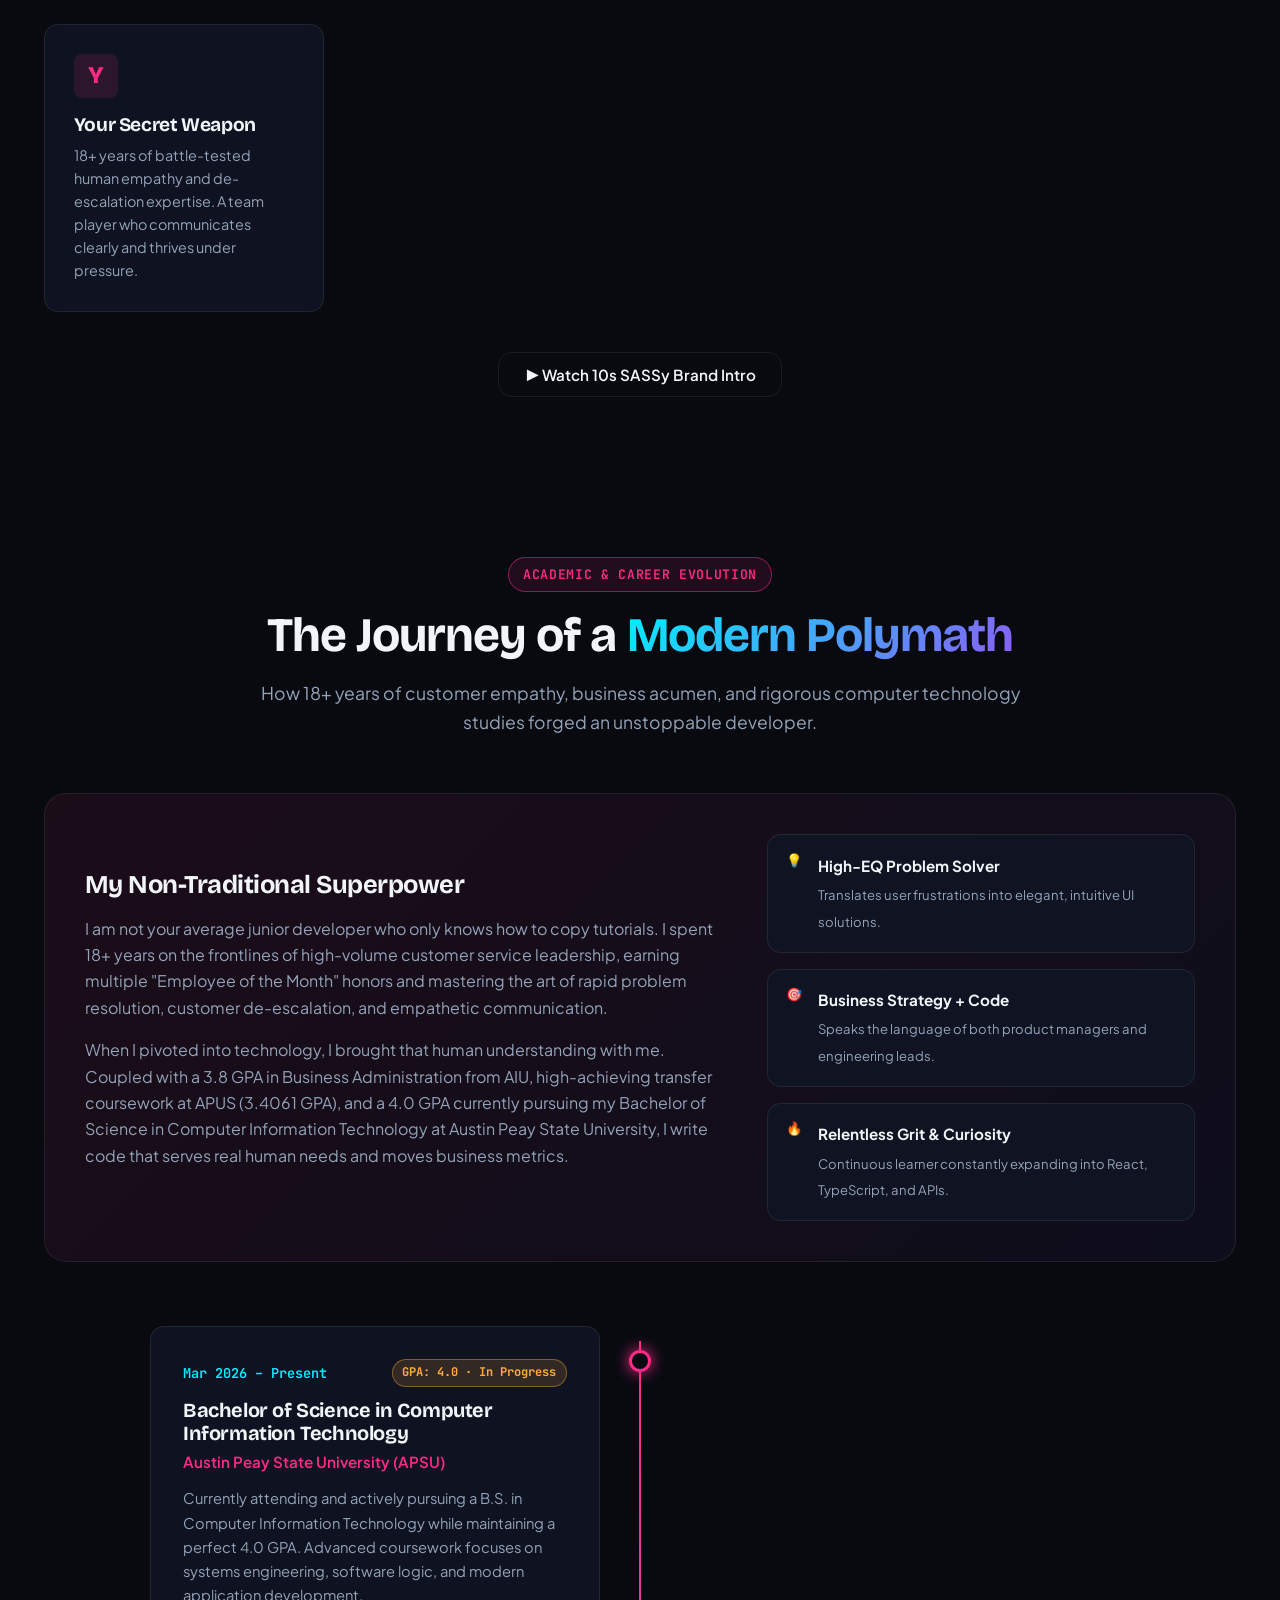
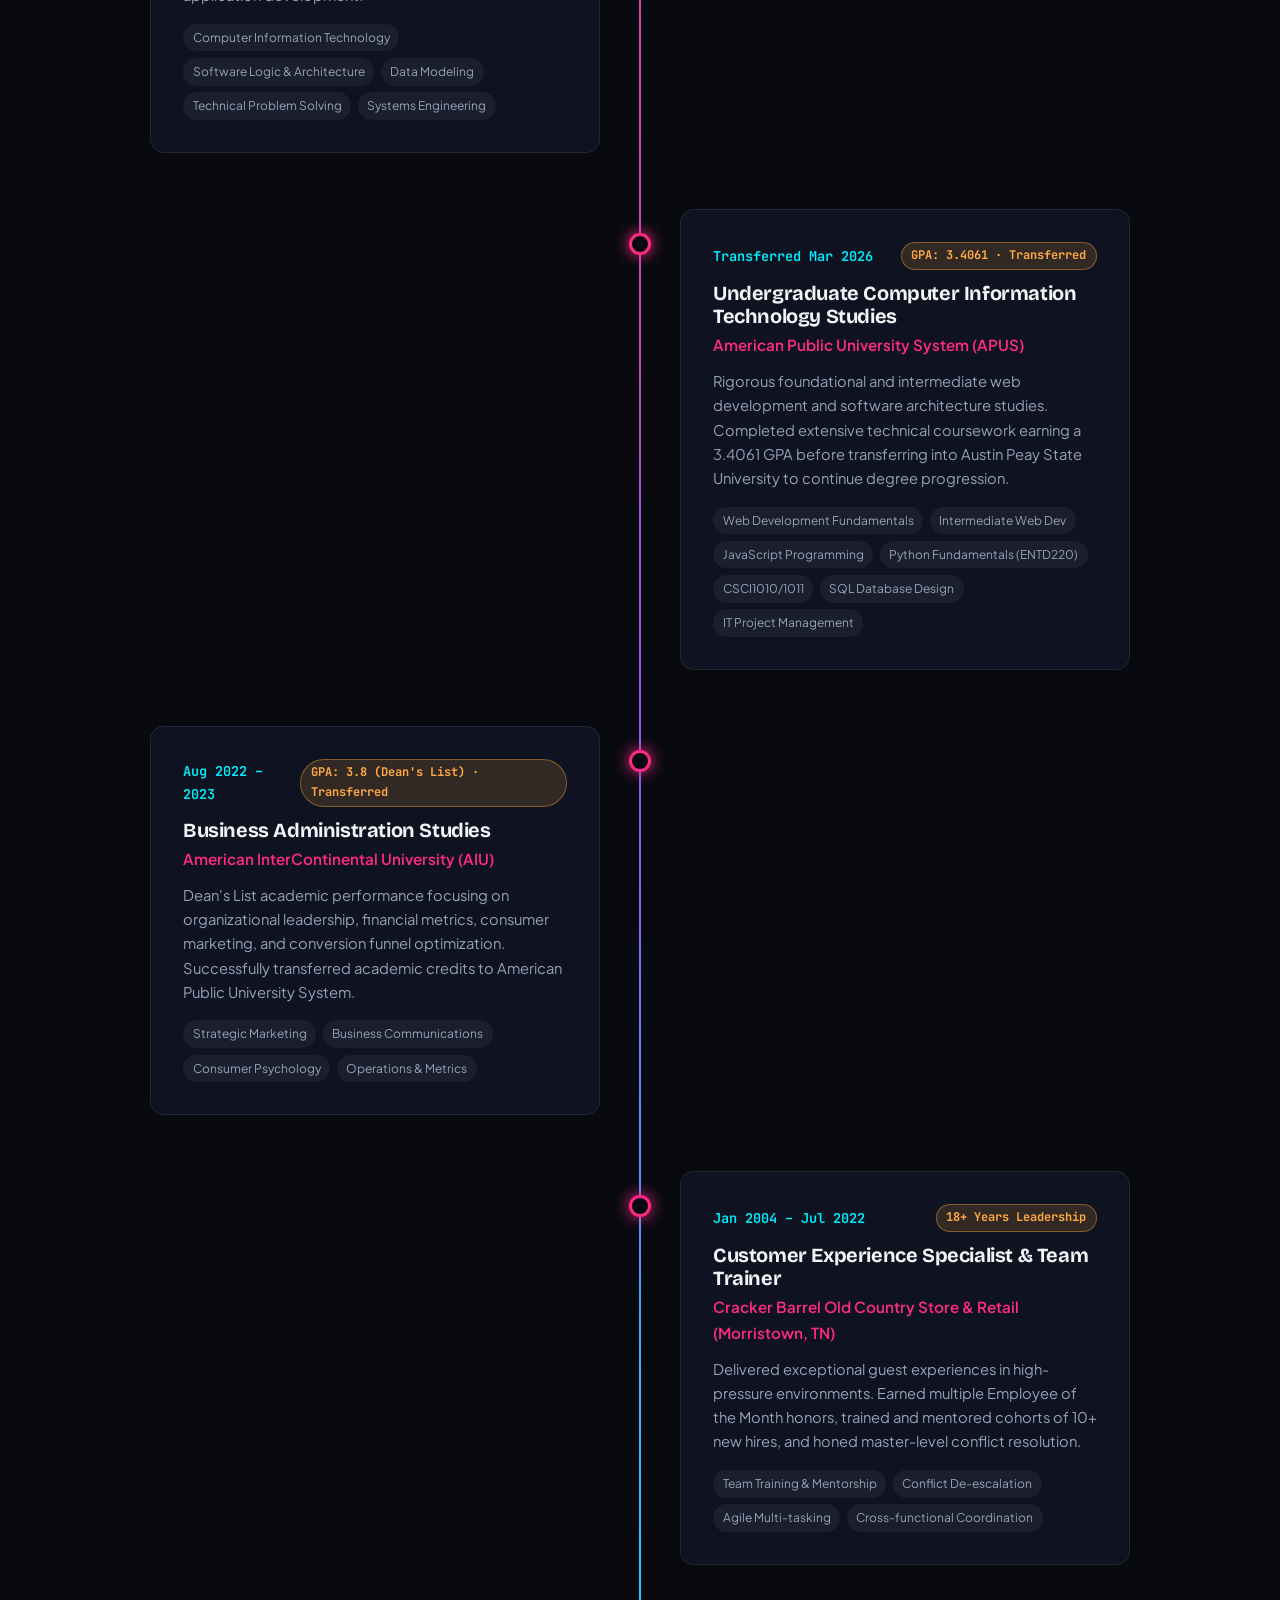
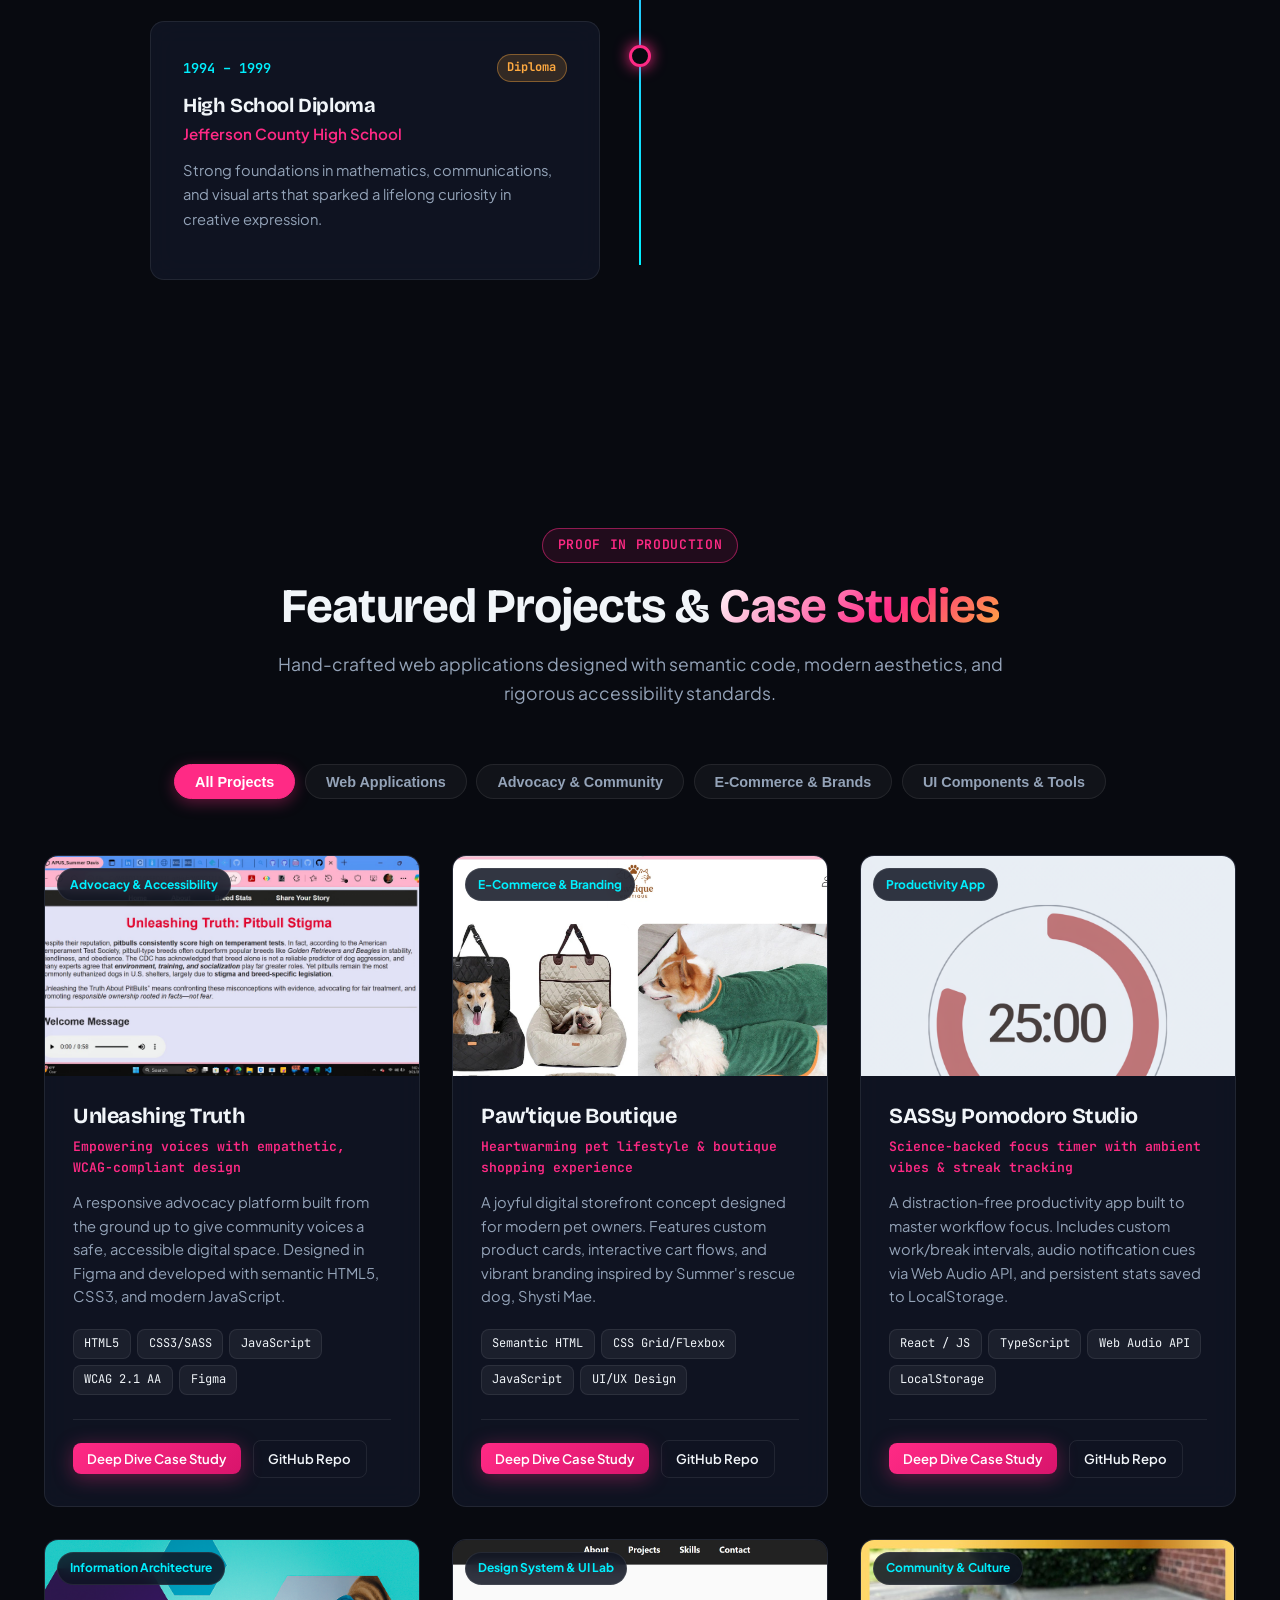
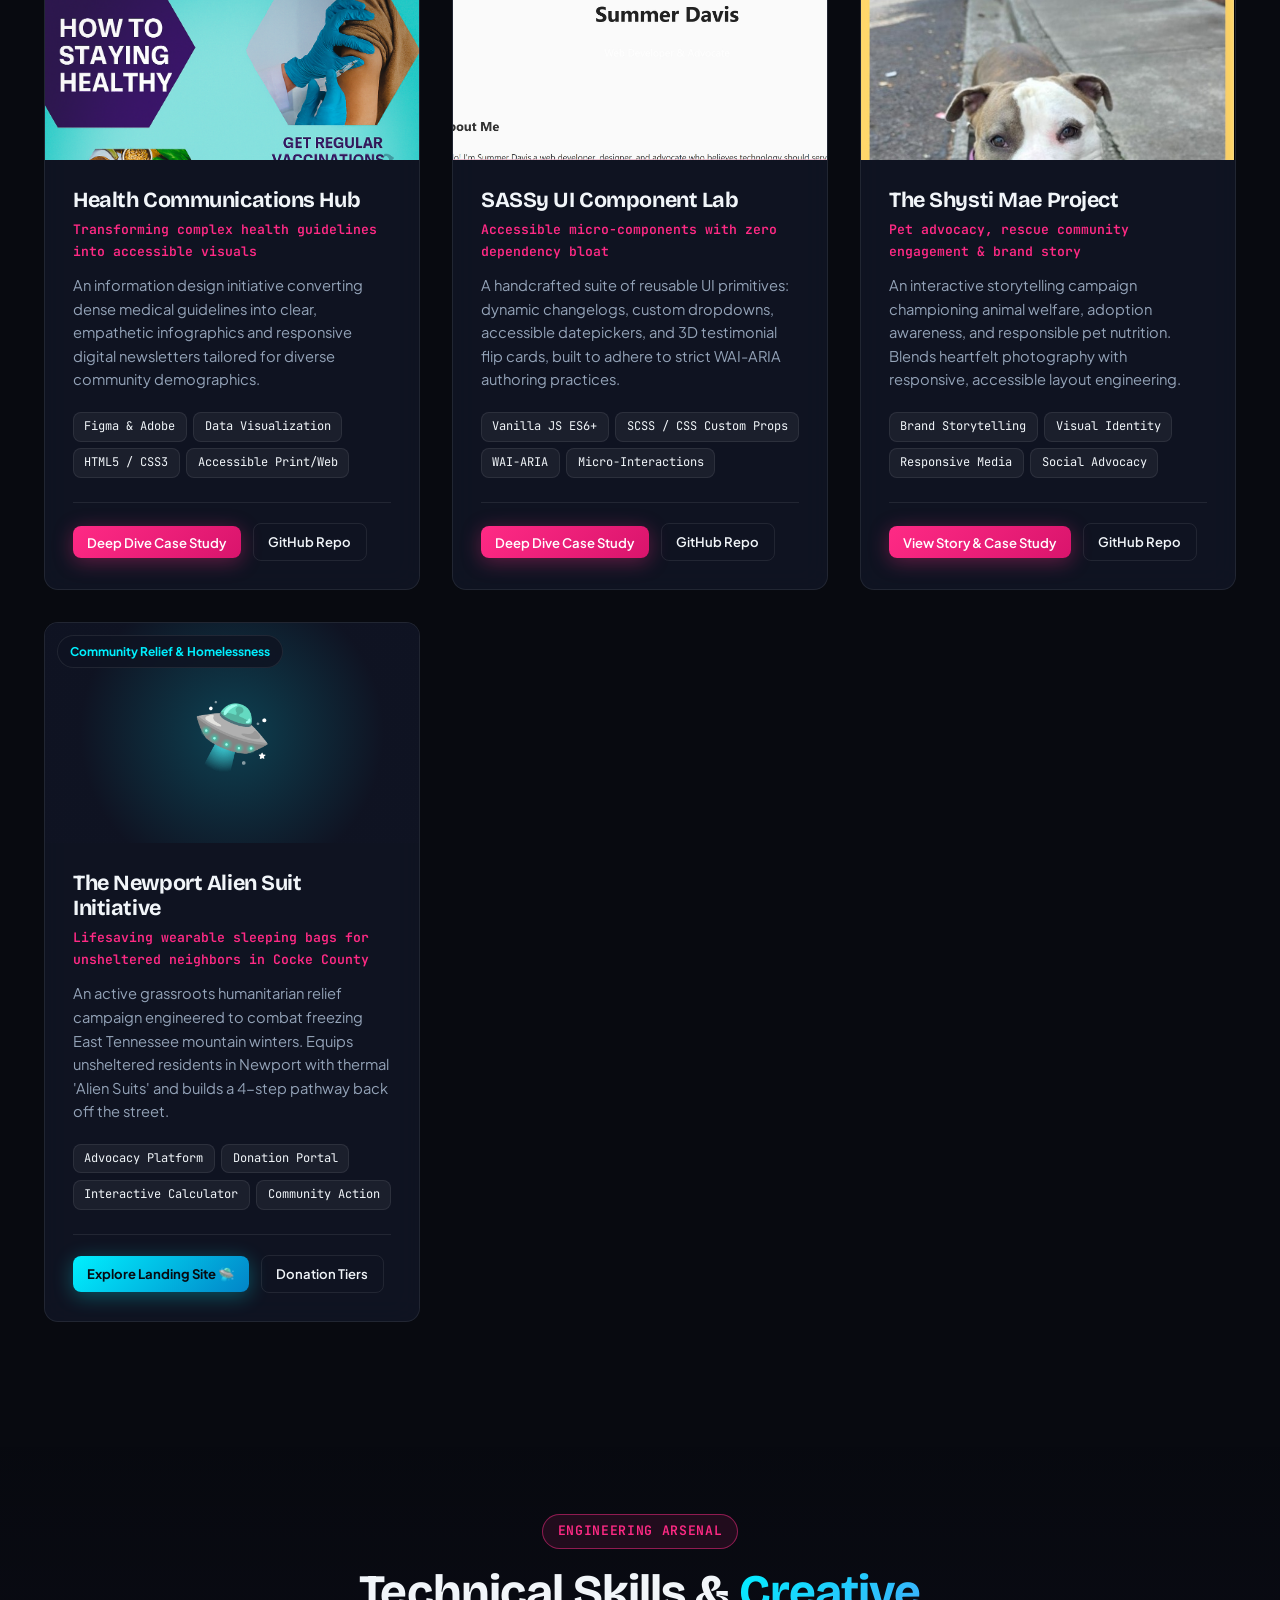
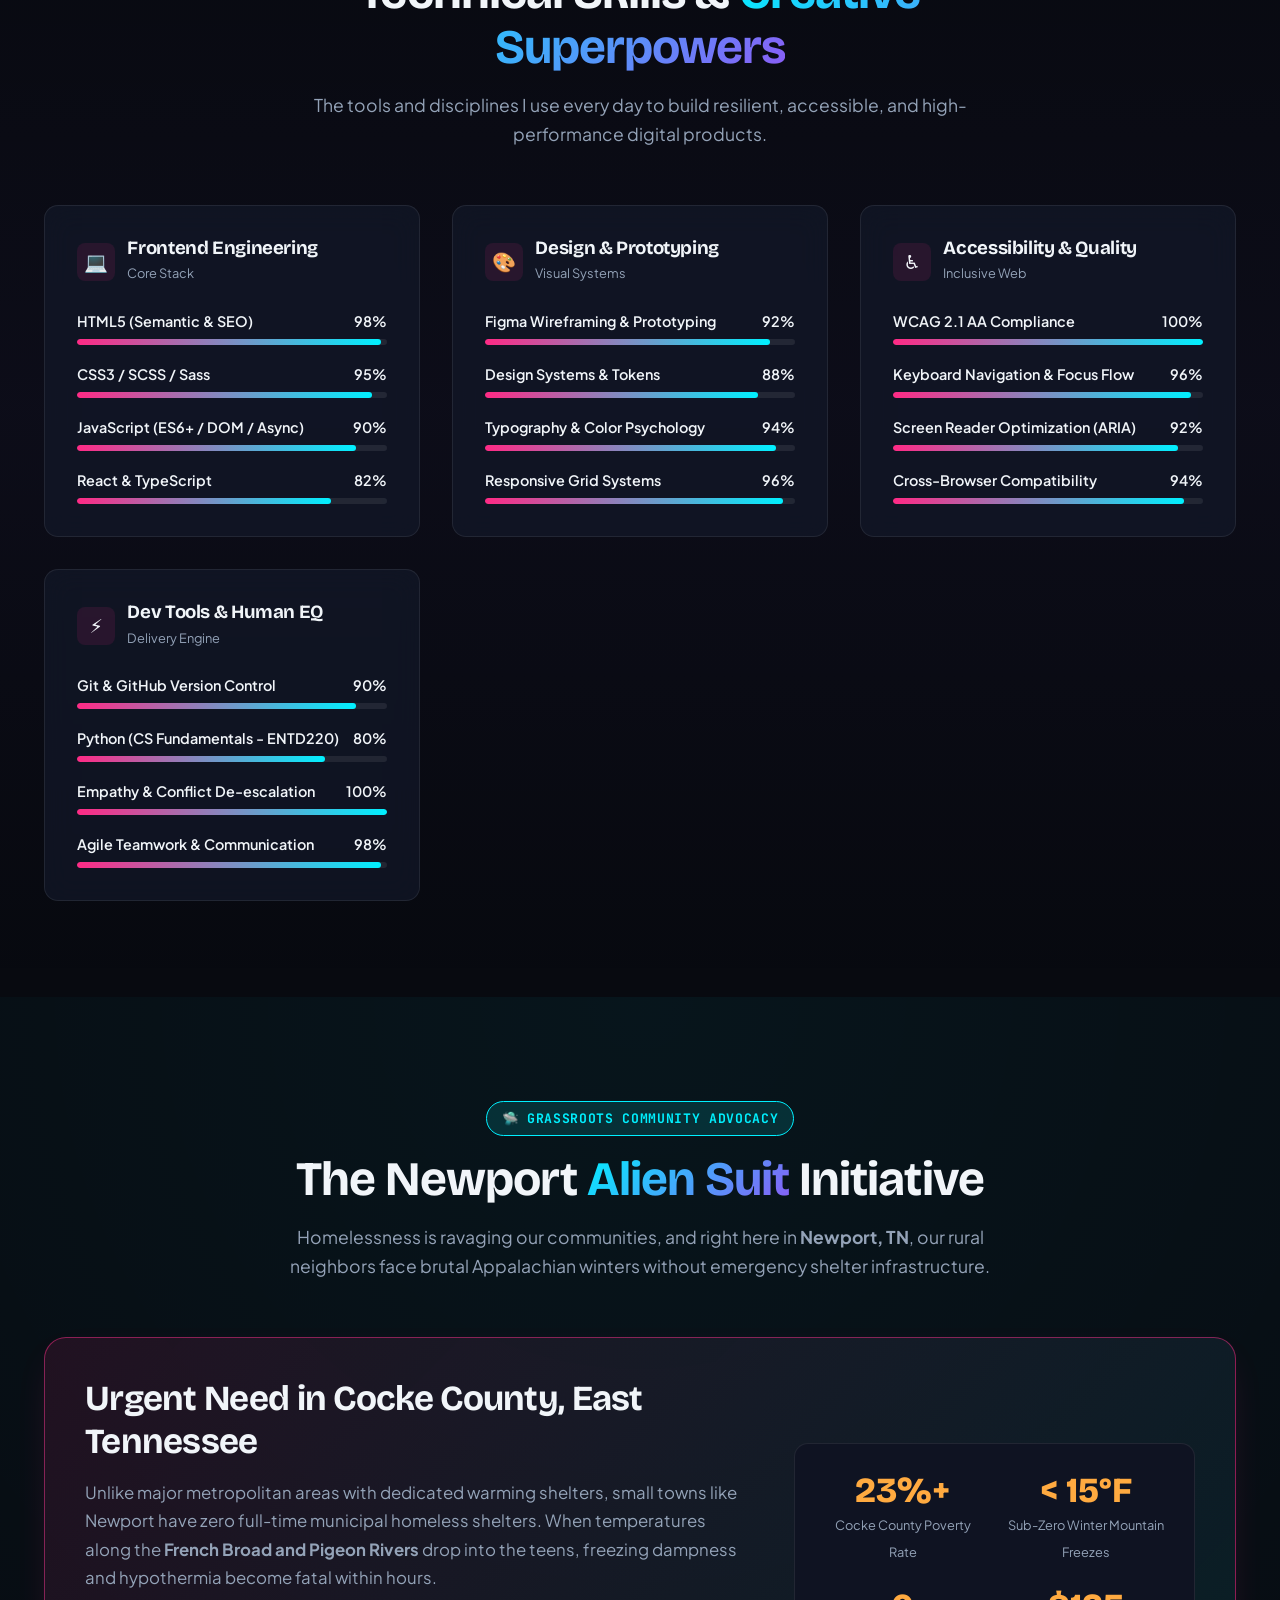
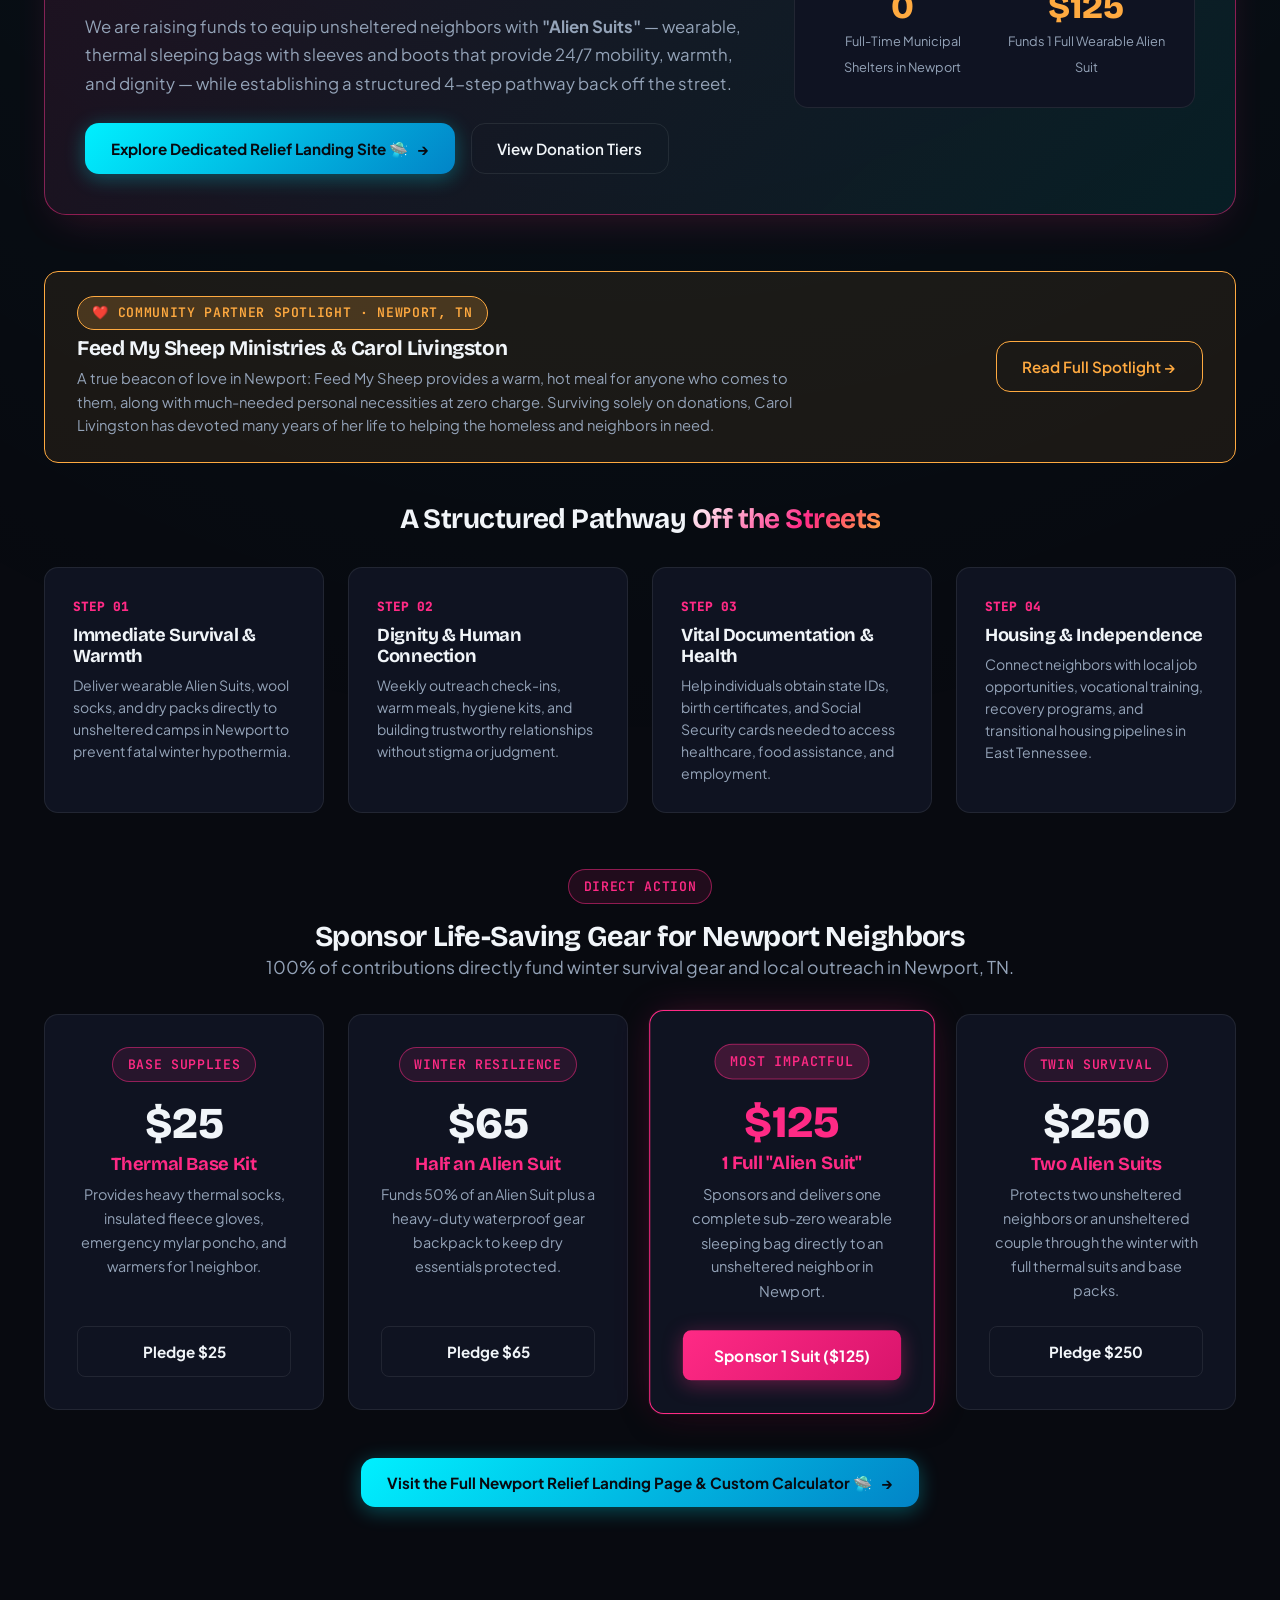
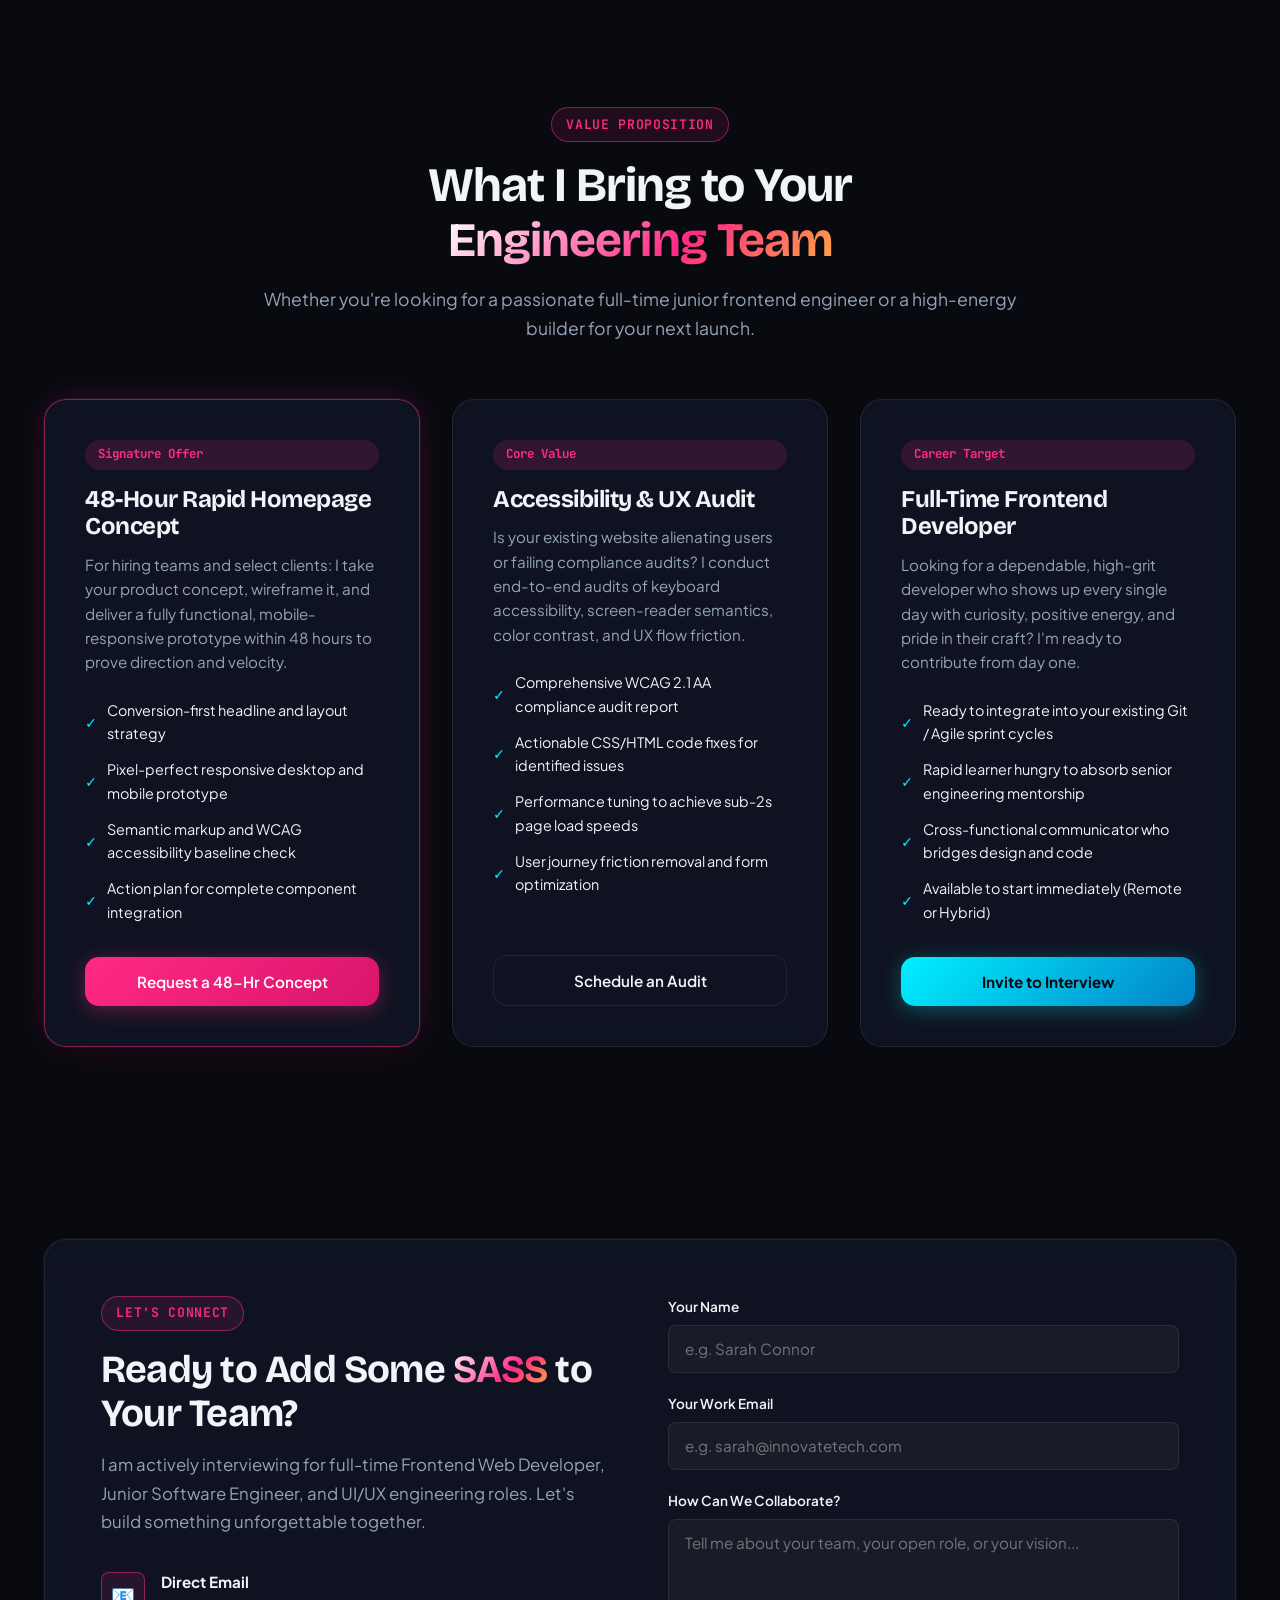
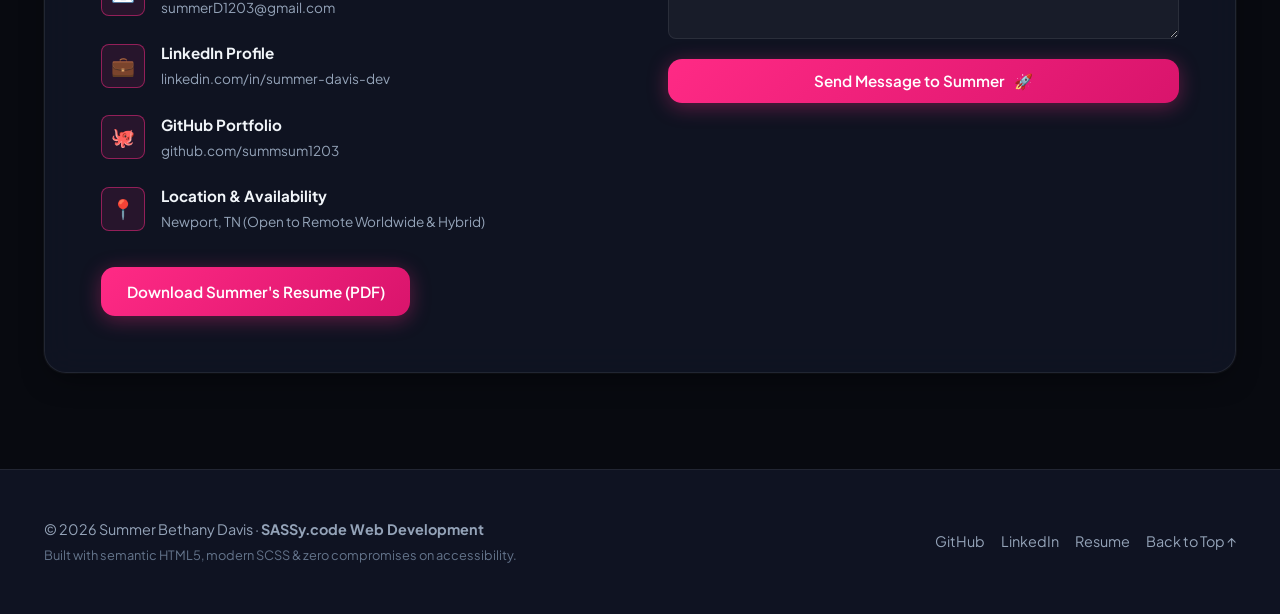
==== commit 309c27a6: "Add Feed My Sheep Ministries and Carol Livingston community spotlight" ====
--- a/index.html
+++ b/index.html
@@ -858,6 +858,22 @@
           </div>
         </div>
 
+        <!-- Community Partner Spotlight: Feed My Sheep Ministries -->
+        <div style="background: rgba(255, 170, 64, 0.08); border: 1px solid var(--warm-amber); border-radius: var(--radius-md); padding: 1.5rem 2rem; margin-bottom: 2.5rem; display: flex; align-items: center; justify-content: space-between; gap: 2rem; flex-wrap: wrap;">
+          <div style="max-width: 720px;">
+            <span class="section-tag" style="background: rgba(255, 170, 64, 0.2); border-color: var(--warm-amber); color: var(--warm-amber); margin-bottom: 0.4rem;">
+              ❤️ Community Partner Spotlight · Newport, TN
+            </span>
+            <h4 style="font-size: 1.3rem; margin-bottom: 0.4rem;">Feed My Sheep Ministries &amp; Carol Livingston</h4>
+            <p style="color: var(--text-muted); font-size: 0.92rem; line-height: 1.6; margin: 0;">
+              A true beacon of love in Newport: Feed My Sheep provides a warm, hot meal for anyone who comes to them, along with much-needed personal necessities at zero charge. Surviving solely on donations, Carol Livingston has devoted many years of her life to helping the homeless and neighbors in need.
+            </p>
+          </div>
+          <a href="community-relief.html#feed-my-sheep" class="btn btn-outline" style="border-color: var(--warm-amber); color: var(--warm-amber);">
+            <span>Read Full Spotlight →</span>
+          </a>
+        </div>
+
         <!-- 4-Step Pathway to Rebuilding Lives -->
         <div style="margin-bottom: 3.5rem;">
           <h3 style="text-align: center; font-size: 1.75rem; margin-bottom: 2rem;">A Structured Pathway <span class="gradient-text">Off the Streets</span></h3>
